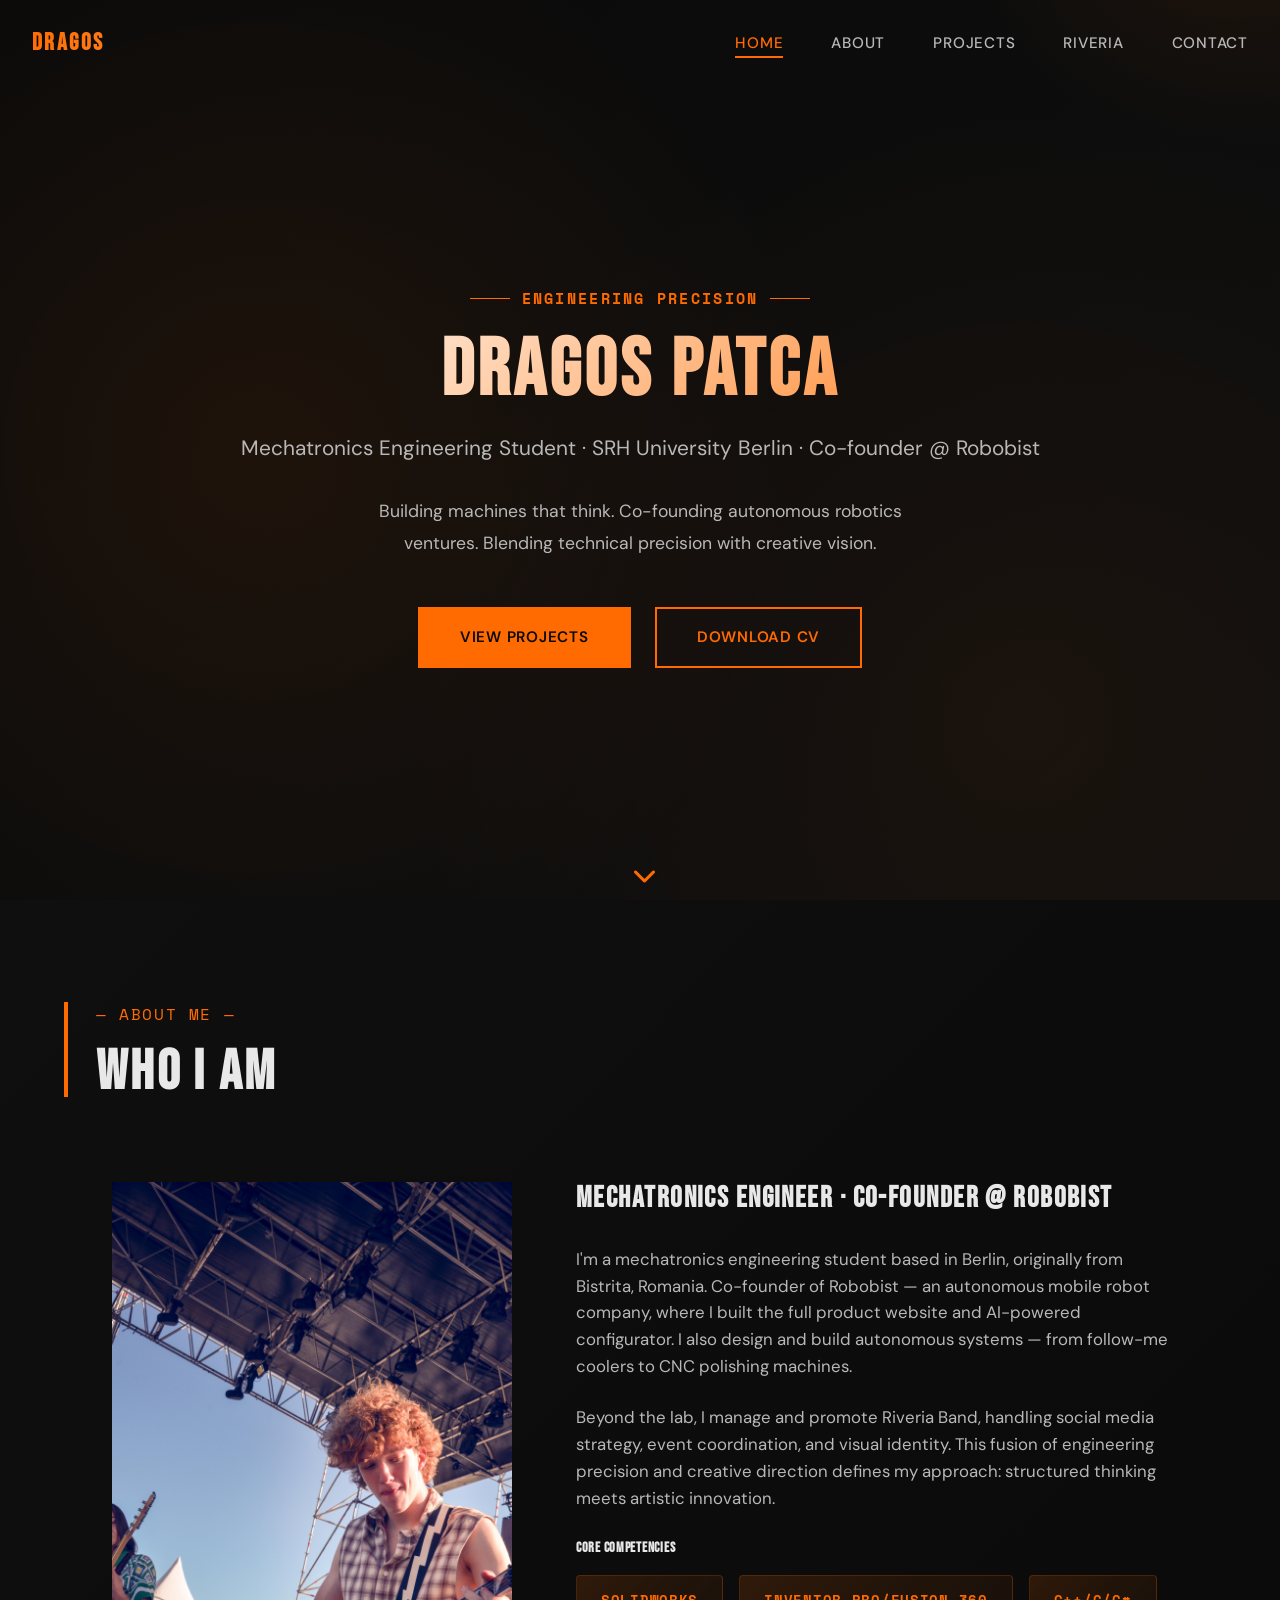
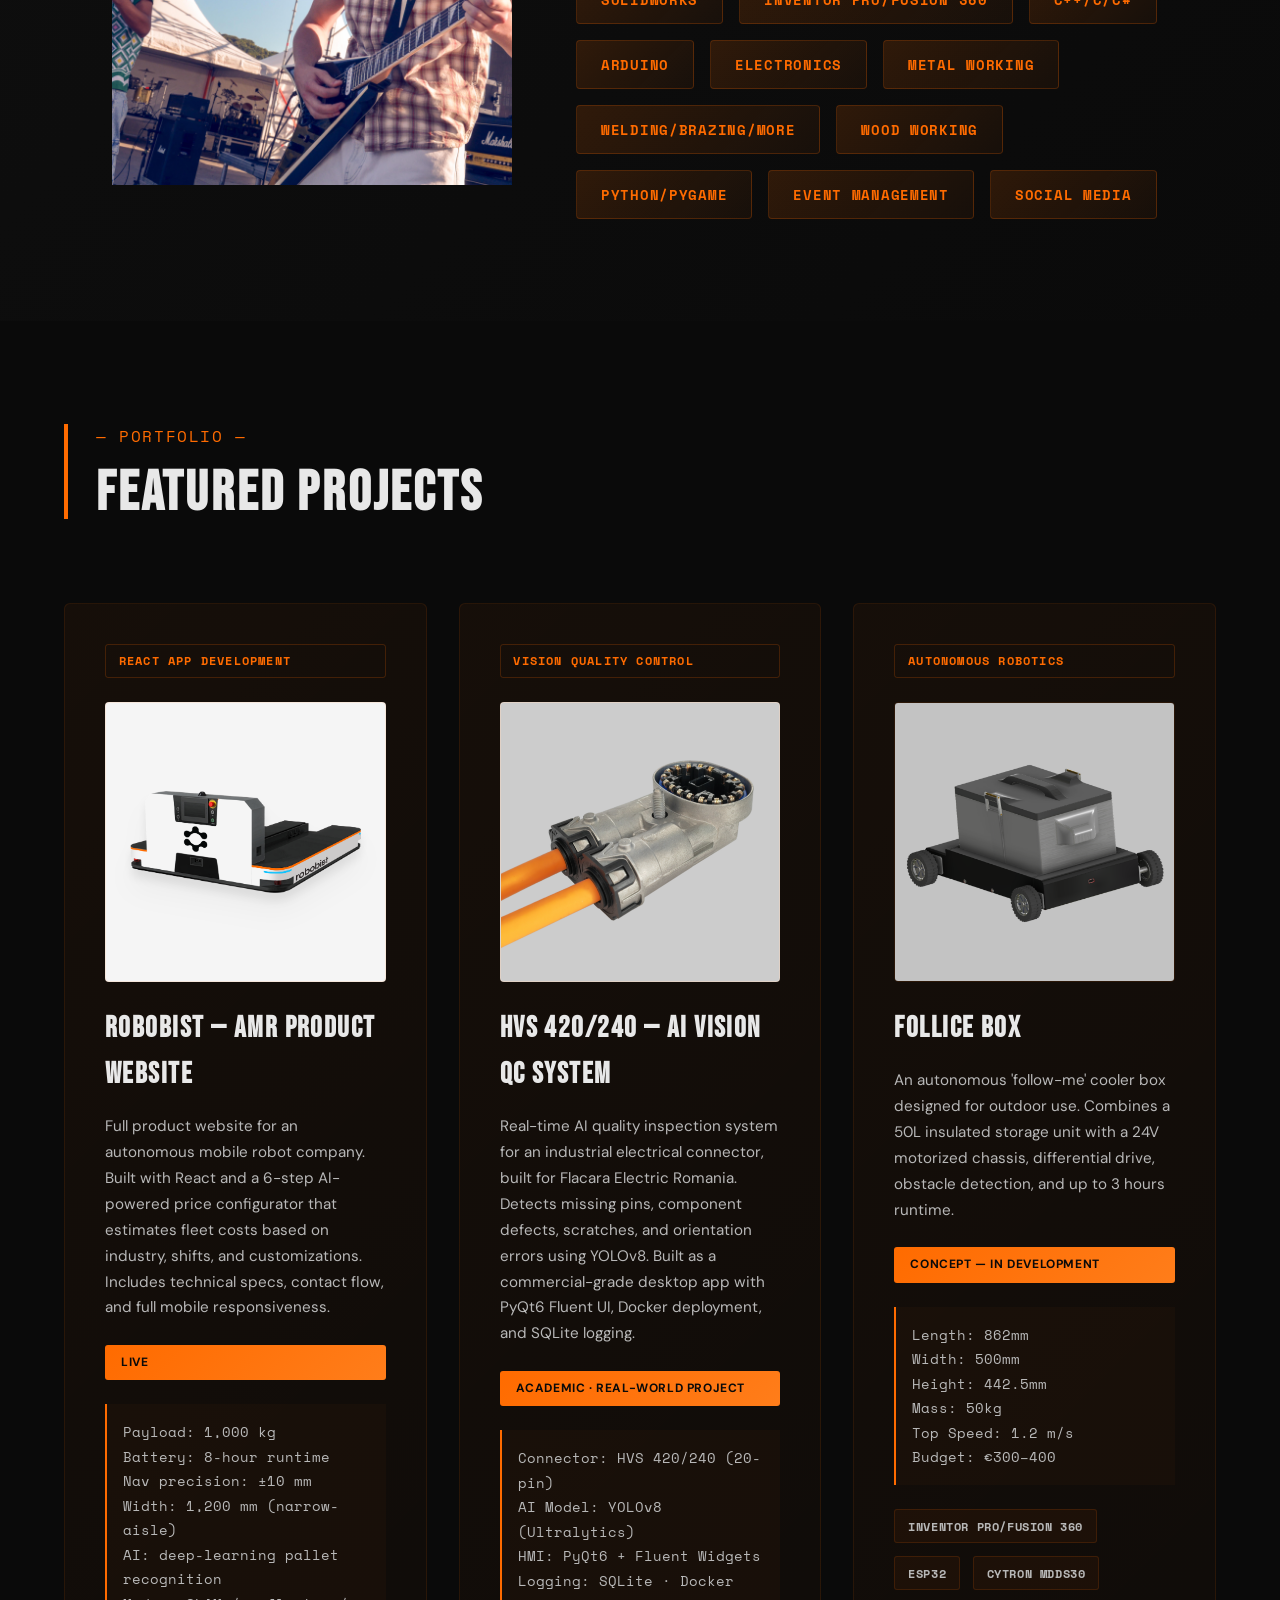
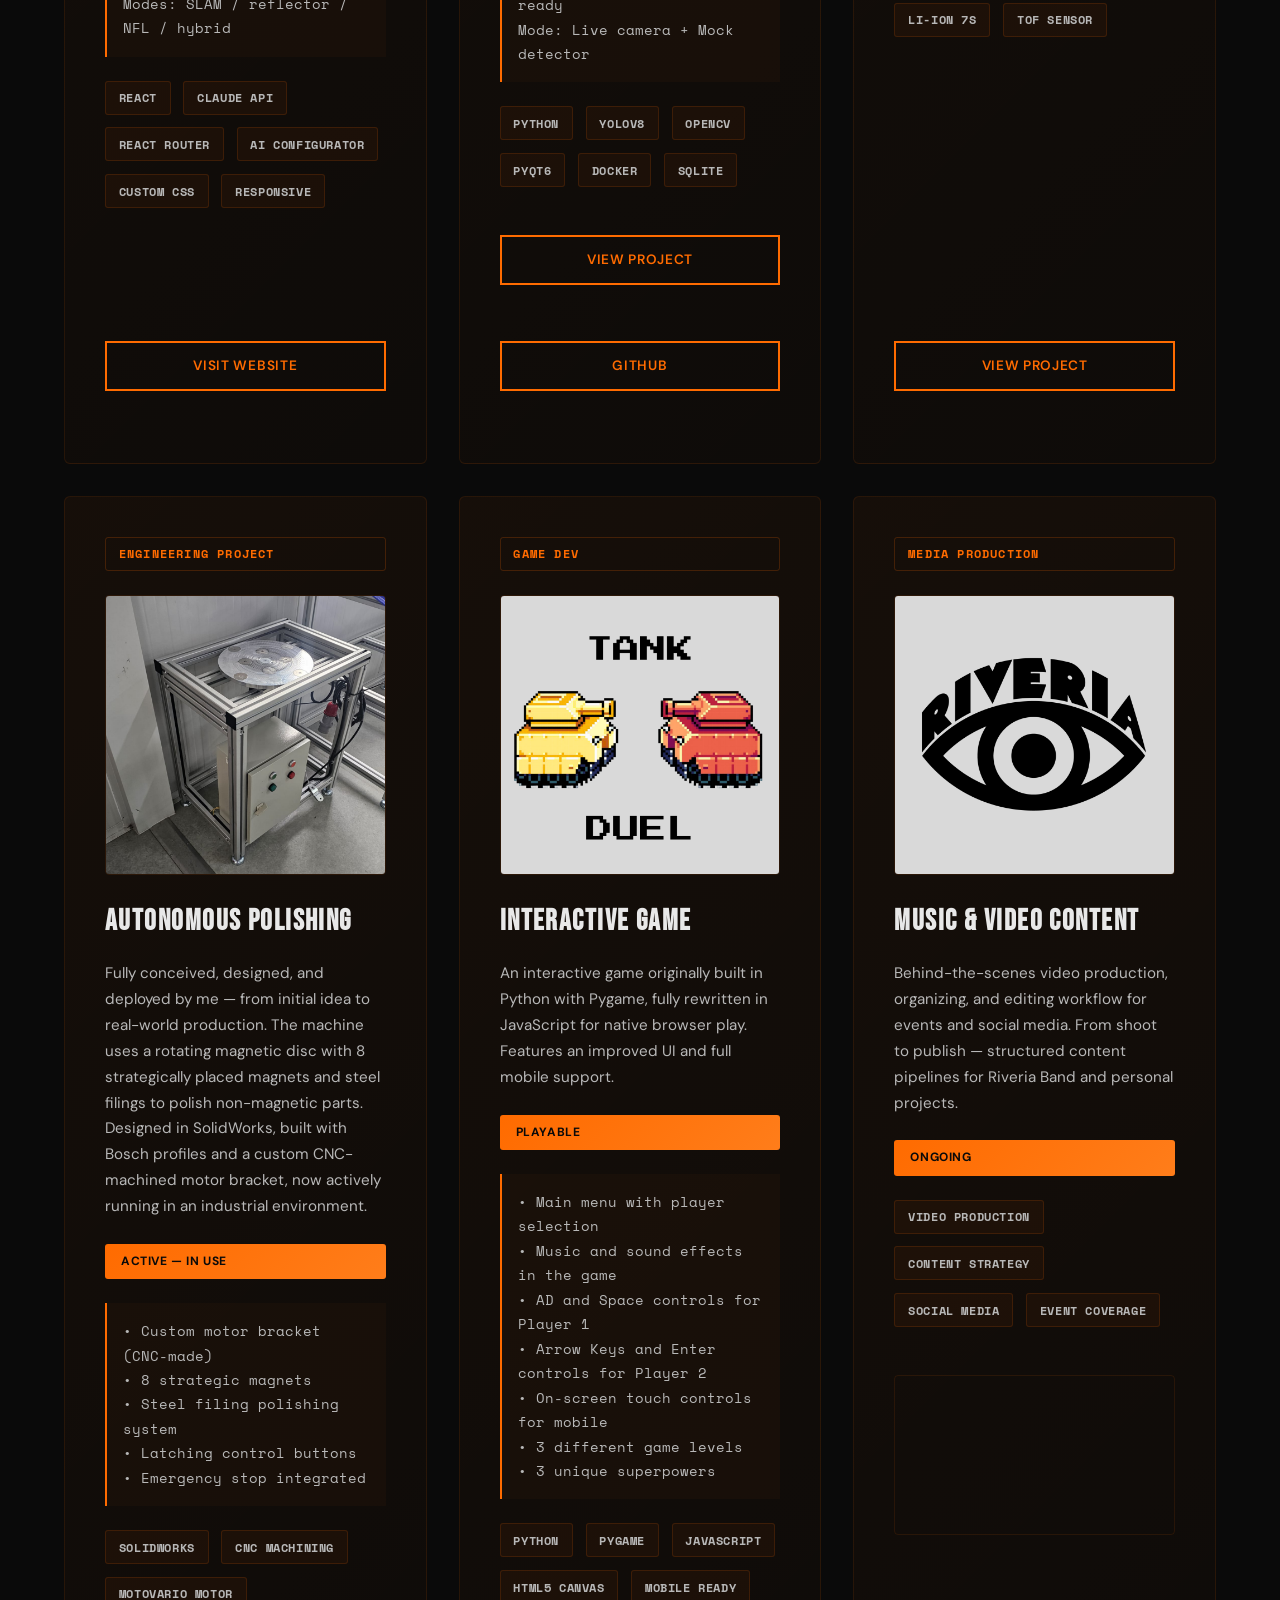
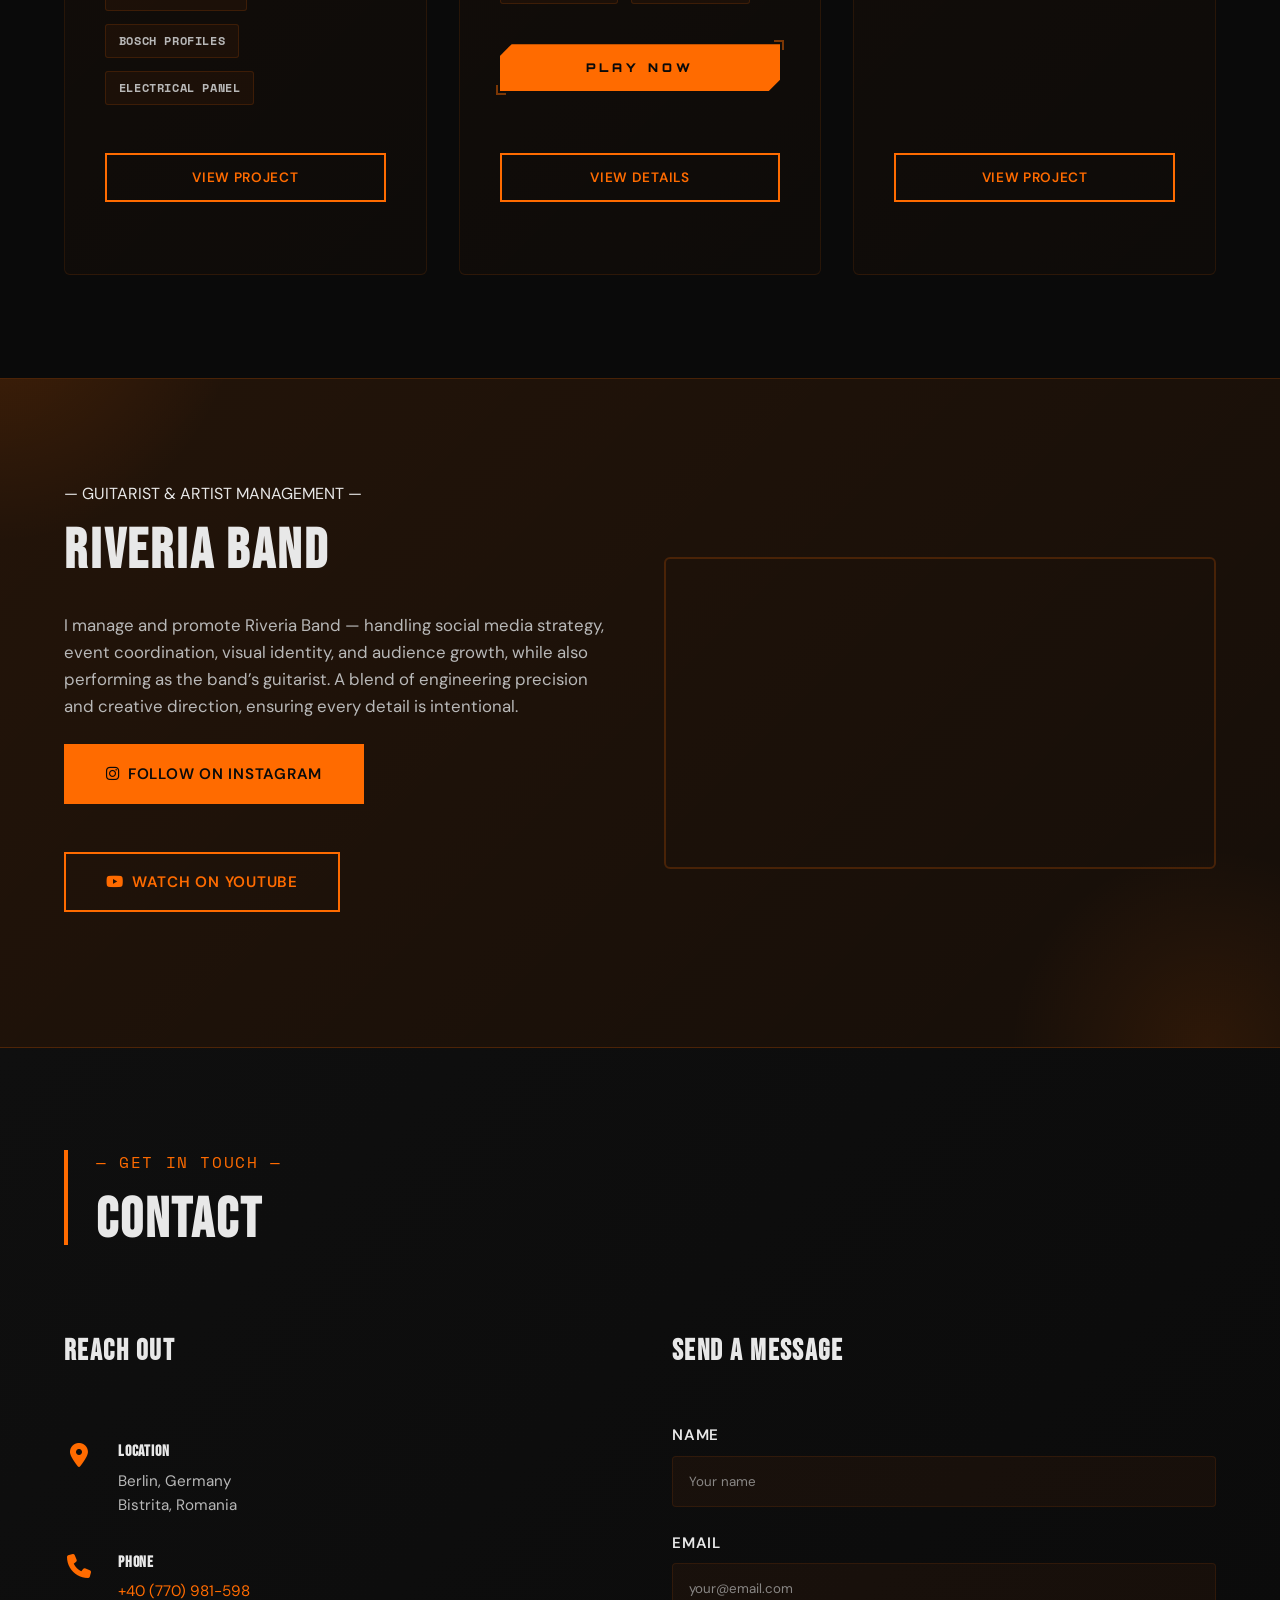
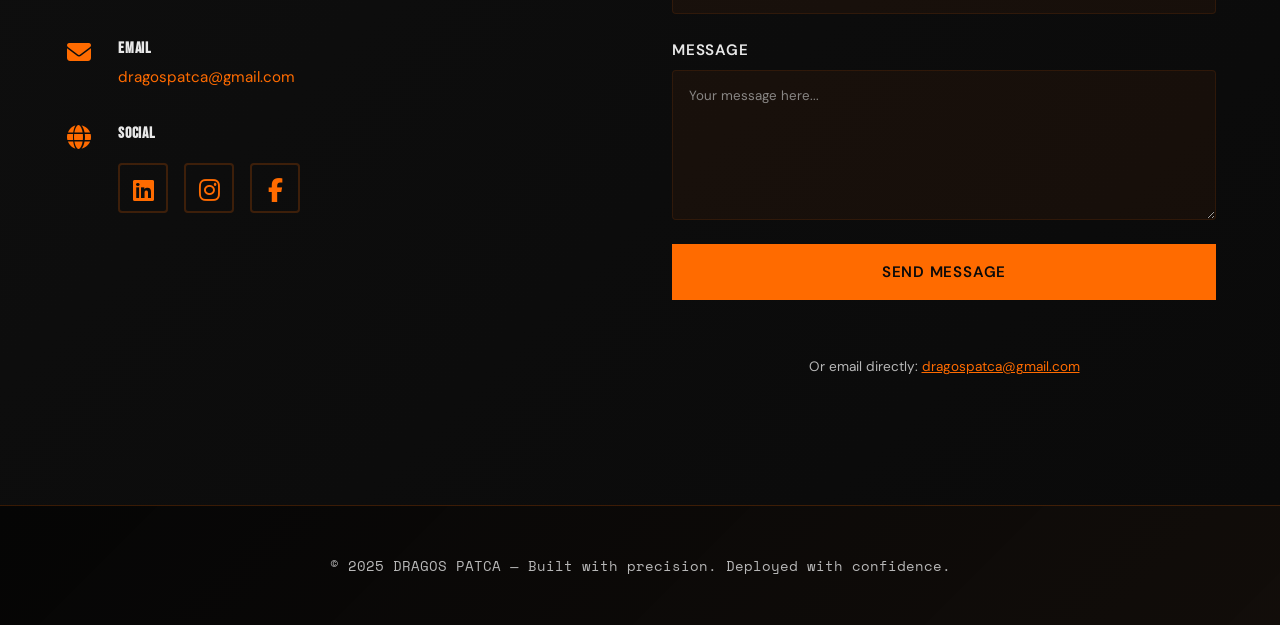
==== index.html @ c17a5bf3 "Add HVS project page and real GitHub link (V7.6) - New hvs-details.html: full project breakdown — ov" ====
<!DOCTYPE html>
<html lang="en">
<head>
    <meta charset="UTF-8">
    <meta name="viewport" content="width=device-width, initial-scale=1.0">
    <title>Dragos Patca — Mechatronics Engineering Portfolio</title>
    <link rel="preconnect" href="https://fonts.googleapis.com">
    <link rel="preconnect" href="https://fonts.gstatic.com" crossorigin>
    <link href="https://fonts.googleapis.com/css2?family=Bebas+Neue&family=DM+Sans:wght@400;500;700&family=Orbitron:wght@700;900&family=Space+Mono:wght@400;700&display=swap" rel="stylesheet">
    <link rel="stylesheet" href="https://cdnjs.cloudflare.com/ajax/libs/font-awesome/6.4.0/css/all.min.css">
    
    <style>
        /* ============== RESET & BASE ============== */ 
        * {
            margin: 0;
            padding: 0;
            box-sizing: border-box;
        }

        html {
            scroll-behavior: smooth;
            overflow-x: hidden;
            width: 100%;
            min-height: 100vh;
        }

        body {
            font-family: 'DM Sans', sans-serif;
            background-color: #0a0a0a;
            color: #e8e8e8;
            line-height: 1.6;
            overflow-x: hidden;
            width: 100%;
            min-height: 100vh;
        }

        img, video {
            max-width: 100%;
            height: auto;
        }

        /* ============== COLORS & ACCENTS ============== */
        :root {
            --primary-bg: #0a0a0a;
            --accent: #FF6B00;
            --accent-dark: #d45a00;
            --accent-light: #ff7d1a;
            --text-primary: #e8e8e8;
            --text-secondary: #b8b8b8;
            --border: rgba(255, 107, 0, 0.2);
            --border-light: rgba(255, 107, 0, 0.1);
            --navbar-height: 70px;
        }

        /* ============== TYPOGRAPHY ============== */
        h1, h2, h3, h4 {
            font-family: 'Bebas Neue', sans-serif;
            font-weight: 700;
            letter-spacing: 0.05em;
            text-transform: uppercase;
        }

        h1 {
            font-size: clamp(2.5rem, 8vw, 5rem);
            line-height: 1.1;
        }

        h2 {
            font-size: clamp(2rem, 6vw, 3.5rem);
            margin-bottom: 1rem;
        }

        h3 {
            font-size: clamp(1.1rem, 2.5vw, 1.8rem);
            margin-bottom: 0.75rem;
        }

        p {
            font-size: clamp(0.875rem, 1.5vw, 1.05rem);
            color: var(--text-secondary);
            margin-bottom: 1.5rem;
        }

        /* ============== NAVBAR ============== */
        nav {
            position: fixed;
            top: 0;
            left: 0;
            right: 0;
            z-index: 9999;
            padding: 1.5rem 2rem;
            background: rgba(10, 10, 10, 0);
            backdrop-filter: none;
            transition: all 0.3s ease;
            display: flex;
            justify-content: space-between;
            align-items: center;
        }

        nav.scrolled {
            background: rgba(10, 10, 10, 0.95);
            backdrop-filter: blur(10px);
            border-bottom: 1px solid var(--border);
            padding: 1rem 2rem;
        }

        /* When pygame game is open — minimal transparent navbar */
        body.game-open nav {
            background: rgba(10, 10, 10, 0) !important;
            backdrop-filter: none !important;
            border-bottom: none !important;
            padding: 1.5rem 2rem !important;
        }

        body.game-open .nav-links {
            display: none !important;
        }

        body.game-open .hamburger {
            display: flex !important;
        }

        .nav-brand {
            font-family: 'Bebas Neue', sans-serif;
            font-size: 1.5rem;
            font-weight: 700;
            letter-spacing: 0.1em;
            text-transform: uppercase;
            white-space: nowrap;
            background: linear-gradient(135deg, var(--accent), var(--accent-light));
            -webkit-background-clip: text;
            -webkit-text-fill-color: transparent;
            background-clip: text;
            text-decoration: none;
            cursor: pointer;
        }

        .nav-links {
            display: flex;
            gap: 3rem;
            list-style: none;
            align-items: center;
        }

        .nav-links a {
            text-decoration: none;
            color: var(--text-secondary);
            font-weight: 500;
            font-size: 0.95rem;
            letter-spacing: 0.05em;
            text-transform: uppercase;
            position: relative;
            transition: color 0.3s ease;
        }

        .nav-links a::after {
            content: '';
            position: absolute;
            bottom: -5px;
            left: 0;
            width: 0;
            height: 2px;
            background: var(--accent);
            transition: width 0.3s ease;
        }

        .nav-links a:hover::after,
        .nav-links a.active::after {
            width: 100%;
        }

        .nav-links a:hover,
        .nav-links a.active {
            color: var(--accent);
        }

        .hamburger {
            display: none;
            flex-direction: column;
            cursor: pointer;
            gap: 0.4rem;
        }

        .hamburger span {
            width: 25px;
            height: 3px;
            background: var(--accent);
            border-radius: 2px;
            transition: all 0.3s ease;
        }

        .hamburger.active span {
            background: var(--accent);
        }

        /* ============== HERO SECTION ============== */
        .hero {
            min-height: 100vh;
            min-height: 100dvh;
            display: flex;
            align-items: center;
            justify-content: center;
            position: relative;
            z-index: 1;
            overflow: hidden;
            padding: calc(var(--navbar-height) + 2rem) 2rem 2rem;
            box-sizing: border-box;
            background:
                radial-gradient(circle at 20% 50%, rgba(255, 107, 0, 0.08) 0%, transparent 50%),
                radial-gradient(circle at 80% 80%, rgba(255, 107, 0, 0.05) 0%, transparent 50%),
                linear-gradient(135deg, #0a0a0a 0%, #0f0f0f 100%);
        }

        .hero::before {
            content: '';
            position: absolute;
            top: -50%;
            right: -20%;
            width: 600px;
            height: 600px;
            background: radial-gradient(circle, rgba(255, 107, 0, 0.1) 0%, transparent 70%);
            border-radius: 50%;
            animation: float 20s ease-in-out infinite;
            pointer-events: none;
        }

        @keyframes float {
            0%, 100% { transform: translateY(0px) translateX(0px); }
            50% { transform: translateY(-50px) translateX(30px); }
        }

        .hero-content {
            position: relative;
            z-index: 10;
            text-align: center;
            max-width: 900px;
        }

        .hero-tagline {
            display: flex;
            align-items: center;
            justify-content: center;
            gap: 12px;
            font-family: 'Space Mono', monospace;
            font-size: 0.95rem;
            letter-spacing: 0.15em;
            text-transform: uppercase;
            color: var(--accent);
            margin-bottom: 1rem;
            font-weight: 700;
        }

        .hero-tagline::before,
        .hero-tagline::after {
            content: '';
            display: block;
            width: 40px;
            height: 1px;
            background: currentColor;
            flex-shrink: 0;
        }

        .hero h1 {
            margin-bottom: 1rem;
            background: linear-gradient(135deg, #ffffff 0%, var(--accent-light) 100%);
            -webkit-background-clip: text;
            -webkit-text-fill-color: transparent;
            background-clip: text;
            animation: fadeInDown 0.8s ease-out;
        }

        .hero-subtitle {
            font-size: clamp(1rem, 2.5vw, 1.3rem);
            color: var(--text-secondary);
            margin-bottom: 2rem;
            animation: fadeInUp 0.8s ease-out 0.2s both;
        }

        .hero-description {
            font-size: clamp(0.9rem, 2vw, 1.1rem);
            color: var(--text-secondary);
            max-width: min(100%, 600px);
            margin: 0 auto 3rem;
            line-height: 1.8;
            animation: fadeInUp 0.8s ease-out 0.4s both;
        }

        .hero-buttons {
            display: flex;
            gap: 1.5rem;
            justify-content: center;
            flex-wrap: wrap;
            animation: fadeInUp 0.8s ease-out 0.6s both;
        }

        @keyframes fadeInDown {
            from {
                opacity: 0;
                transform: translateY(-30px);
            }
            to {
                opacity: 1;
                transform: translateY(0);
            }
        }

        @keyframes fadeInUp {
            from {
                opacity: 0;
                transform: translateY(30px);
            }
            to {
                opacity: 1;
                transform: translateY(0);
            }
        }

        /* ============== BUTTONS ============== */
        .btn {
            display: inline-block;
            padding: 1rem 2.5rem;
            font-size: 0.95rem;
            font-weight: 600;
            letter-spacing: 0.05em;
            text-transform: uppercase;
            text-decoration: none;
            border: 2px solid var(--accent);
            background: transparent;
            color: var(--accent);
            cursor: pointer;
            transition: all 0.3s ease;
            position: relative;
            overflow: hidden;
            font-family: 'DM Sans', sans-serif;
            margin-bottom: 2rem;
        }

        .btn::before {
            content: '';
            position: absolute;
            top: 0;
            left: -100%;
            width: 100%;
            height: 100%;
            background: var(--accent);
            z-index: -1;
            transition: left 0.3s ease;
        }

        .btn:hover {
            color: #0a0a0a;
            left: 0;
        }

        .btn:hover::before {
            left: 0;
        }

        .btn.primary {
            background: var(--accent);
            color: #0a0a0a;
            border-color: var(--accent);
        }

        .btn.primary:hover {
            background: var(--accent-dark);
            border-color: var(--accent-dark);
        }

        /* ── Variant 2: HUD Corner-Cut (PLAY NOW) ── */
        .btn-hud-wrap {
            position: relative;
            display: block;
            margin-top: 1rem;
        }

        .btn-hud-wrap::before,
        .btn-hud-wrap::after {
            content: '';
            position: absolute;
            width: 8px;
            height: 8px;
            border-color: rgba(255, 107, 0, 0.45);
            border-style: solid;
            pointer-events: none;
            z-index: 1;
        }

        .btn-hud-wrap::before {
            top: -4px;
            right: -4px;
            border-width: 2px 2px 0 0;
        }

        .btn-hud-wrap::after {
            bottom: -4px;
            left: -4px;
            border-width: 0 0 2px 2px;
        }

        .btn-hud {
            display: block;
            width: 100%;
            padding: 14px 28px;
            font-family: 'Orbitron', monospace;
            font-size: 12px;
            font-weight: 900;
            letter-spacing: 4px;
            color: #0a0a0a;
            background: var(--accent);
            border: none;
            cursor: pointer;
            text-transform: uppercase;
            text-decoration: none;
            text-align: center;
            clip-path: polygon(
                12px 0%, 100% 0%,
                100% calc(100% - 12px), calc(100% - 12px) 100%,
                0% 100%, 0% 12px
            );
            transition: background 0.2s, box-shadow 0.2s, transform 0.1s;
        }

        .btn-hud:hover {
            background: #ff8533;
            box-shadow: 4px 4px 0 var(--accent), 8px 8px 0 rgba(255, 107, 0, 0.25);
        }

        .btn-hud:active {
            background: var(--accent-dark);
            transform: translate(2px, 2px);
            box-shadow: 2px 2px 0 var(--accent);
        }

        .scroll-indicator {
            position: absolute;
            bottom: max(0.5rem, env(safe-area-inset-bottom));
            left: 50.4%;
            transform: translateX(-50%);
            animation: bounce 2s infinite;
            pointer-events: none;
        }

        @keyframes bounce {
            0%, 100% { transform: translateX(-50%) translateY(0); }
            50% { transform: translateX(-50%) translateY(10px); }
        }

        /* ============== SECTIONS ============== */
        section {
            width: 100%;
            padding: clamp(3rem, 8vw, 8rem) clamp(1rem, 5vw, 4rem);
        }

        /* Inner content containers — these carry the max-width, not the section */
        .section-header,
        .about-container,
        .projects-grid,
        .contact-container {
            max-width: 1400px;
            margin-left: auto;
            margin-right: auto;
        }

        section.dark-bg {
            background: linear-gradient(135deg, #0f0f0f 0%, #0a0a0a 100%);
        }

        .section-header {
            text-align: left;
            margin-bottom: 4rem;
            position: relative;
            padding-left: 2rem;
        }

        .section-header::before {
            content: '';
            position: absolute;
            left: 0;
            top: 0;
            width: 4px;
            height: 95px;
            background: var(--accent);
        }

        .section-header h2 {
            margin-bottom: 0.5rem;
        }

        .section-header .subtitle {
            font-size: 1rem;
            color: var(--accent);
            font-family: 'Space Mono', monospace;
            letter-spacing: 0.1em;
        }

        /* ============== ABOUT SECTION ============== */
        .about-container {
            display: flex;
            gap: clamp(2rem, 5vw, 5rem);
            align-items: flex-start;
            max-width: 1200px;
            margin: 0 auto;
            padding: 0 clamp(1rem, 4vw, 3rem);
        }

        .about-image {
            flex-shrink: 0;
            width: clamp(400px, 28vw, 400px);
            align-self: flex-start;
        }

      
        .about-text h3 {
            margin-top: -6px;
            margin-bottom: 1.5rem;
        }

        .about-text p:last-child {
            margin-bottom: 2rem;
        }

        .skills {
            display: flex;
            flex-wrap: wrap;
            gap: 1rem;
        }

        .skill-tag {
            display: inline-block;
            padding: 0.75rem 1.5rem;
            background: linear-gradient(135deg, rgba(255, 107, 0, 0.15) 0%, rgba(255, 107, 0, 0.05) 100%);
            border: 1px solid var(--border);
            color: var(--accent);
            font-size: 0.9rem;
            font-weight: 600;
            border-radius: 4px;
            font-family: 'Space Mono', monospace;
            letter-spacing: 0.05em;
            text-transform: uppercase;
            transition: all 0.3s ease;
        }

        .skill-tag:hover {
            background: linear-gradient(135deg, rgba(255, 107, 0, 0.25) 0%, rgba(255, 107, 0, 0.1) 100%);
            border-color: var(--accent);
            transform: translateY(-2px);
        }

        /* ============== PROJECTS SECTION ============== */
        .projects-grid {
            display: grid;
            grid-template-columns: repeat(auto-fit, minmax(min(280px, 100%), 1fr));
            gap: 2rem;
        }

        .project-card {
            background: linear-gradient(135deg, rgba(255, 107, 0, 0.05) 0%, rgba(255, 107, 0, 0.02) 100%);
            border: 1px solid var(--border-light);
            padding: 2.5rem;
            border-radius: 6px;
            position: relative;
            overflow: hidden;
            transition: all 0.3s ease;
            opacity: 0;
            transform: translateY(20px);
            display: flex;
            flex-direction: column;
        }

        .project-card.visible {
            opacity: 1;
            transform: translateY(0);
        }

        .project-card::before {
            content: '';
            position: absolute;
            top: 0;
            left: 0;
            right: 0;
            bottom: 0;
            border: 2px solid var(--accent);
            border-radius: 6px;
            opacity: 0;
            transition: all 0.3s ease;
            pointer-events: none;
            transform: scale(0.98);
        }

        .project-card:hover::before {
            opacity: 1;
            transform: scale(1);
        }

        .project-card:hover {
            transform: translateY(-10px);
            background: linear-gradient(135deg, rgba(255, 107, 0, 0.1) 0%, rgba(255, 107, 0, 0.05) 100%);
        }

        .project-tag {
            display: inline-block;
            font-family: 'Space Mono', monospace;
            font-size: 0.75rem;
            font-weight: 700;
            letter-spacing: 0.1em;
            text-transform: uppercase;
            color: var(--accent);
            margin-bottom: 1rem;
            padding: 0.4rem 0.8rem;
            border: 1px solid var(--border);
            border-radius: 3px;
        }

        .project-card h3 {
            margin-bottom: 1rem;
            color: var(--text-primary);
            overflow-wrap: break-word;
            word-break: break-word;
        }

        .project-description {
            font-size: 0.95rem;
            overflow-wrap: break-word;
            word-break: break-word;
            color: var(--text-secondary);
            margin-bottom: 1.5rem;
            line-height: 1.7;
        }

        .project-tech {
            display: flex;
            flex-wrap: wrap;
            gap: 0.8rem;
            margin-bottom: 1.5rem;
        }

        .tech-badge {
            font-family: 'Space Mono', monospace;
            font-size: 0.75rem;
            color: var(--text-secondary);
            padding: 0.4rem 0.8rem;
            background: rgba(255, 107, 0, 0.05);
            border: 1px solid rgba(255, 107, 0, 0.15);
            border-radius: 3px;
            text-transform: uppercase;
            letter-spacing: 0.05em;
            font-weight: 600;
        }

        .project-status {
            display: inline-block;
            padding: 0.5rem 1rem;
            background: linear-gradient(135deg, var(--accent), var(--accent-light));
            color: #0a0a0a;
            font-size: 0.75rem;
            font-weight: 700;
            text-transform: uppercase;
            letter-spacing: 0.05em;
            border-radius: 3px;
            margin-bottom: 1.5rem;
        }

        .project-specs {
            font-size: 0.85rem;
            color: var(--text-secondary);
            background: rgba(255, 107, 0, 0.03);
            padding: 1rem;
            border-left: 2px solid var(--accent);
            margin-bottom: 1.5rem;
            font-family: 'Space Mono', monospace;
            line-height: 1.8;
        }

        .project-buttons {
            display: flex;
            gap: 1rem;
            margin-top: auto;
            padding-top: 1.5rem;
        }

        .project-buttons .btn {
            flex: 1;
            text-align: center;
            padding: 0.75rem 1.5rem;
            font-size: 0.85rem;
        }

        .project-media {
            margin-top: 2rem;
            border-radius: 4px;
            overflow: hidden;
            border: 1px solid var(--border-light);
            position: relative;
            padding-bottom: 56.25%;
            height: 0;
        }

        .project-media iframe {
            position: absolute;
            top: 0;
            left: 0;
            width: 100%;
            height: 100%;
            border: none;
        }

        .project-image {
            margin-top: 0.5rem;
            margin-bottom: 1.5rem;
            border-radius: 4px;
            overflow: hidden;
            border: 1px solid var(--border-light);
        }

        .project-image img {
            width: 100%;
            display: block;
        }

        .media-placeholder {
            width: 100%;
            height: 100%;
            display: flex;
            align-items: center;
            justify-content: center;
            background: linear-gradient(135deg, rgba(255, 107, 0, 0.1) 0%, rgba(255, 107, 0, 0.05) 100%);
            font-size: 3rem;
            color: rgba(255, 107, 0, 0.3);
        }

        /* ============== RIVERIA BAND SECTION ============== */
        .riveria-section {
            position: relative;
            padding: clamp(3rem, 8vw, 8rem) clamp(1rem, 5vw, 4rem);
            background: linear-gradient(135deg, rgba(255, 107, 0, 0.1) 0%, rgba(255, 107, 0, 0.05) 100%);
            border-top: 1px solid var(--border);
            border-bottom: 1px solid var(--border);
            overflow: hidden;
        }

        .riveria-section::before {
            content: '';
            position: absolute;
            top: -50%;
            left: -20%;
            width: 500px;
            height: 500px;
            background: radial-gradient(circle, rgba(255, 107, 0, 0.15) 0%, transparent 70%);
            border-radius: 50%;
            animation: float 25s ease-in-out infinite;
            pointer-events: none;
        }

        .riveria-section::after {
            content: '';
            position: absolute;
            bottom: -30%;
            right: -10%;
            width: 400px;
            height: 400px;
            background: radial-gradient(circle, rgba(255, 107, 0, 0.1) 0%, transparent 70%);
            border-radius: 50%;
            animation: float 30s ease-in-out infinite reverse;
            pointer-events: none;
        }

        .riveria-content {
            max-width: 1200px;
            margin: 0 auto;
            position: relative;
            z-index: 10;
            display: grid;
            grid-template-columns: 1fr 1fr;
            gap: 3rem;
            align-items: center;
        }

        .riveria-text h2 {
            margin-bottom: 1rem;
        }

        .riveria-text .subtitle {
            font-family: 'Space Mono', monospace;
            font-size: 1rem;
            color: var(--accent);
            letter-spacing: 0.1em;
            text-transform: uppercase;
            margin-bottom: 2rem;
            display: block;
        }

        .riveria-text p {
            font-size: 1rem;
            line-height: 1.8;
            margin-bottom: 2rem;
        }

        .riveria-buttons {
            display: flex;
            gap: 1rem;
            flex-wrap: wrap;
        }

        .riveria-media {
            border-radius: 6px;
            overflow: hidden;
            border: 2px solid var(--border);
        }

        /* ============== VIDEO WRAPPER (responsive iframes) ============== */
        .video-wrapper {
            position: relative;
            padding-bottom: 56.25%;
            height: 0;
            overflow: hidden;
            border-radius: 4px;
        }

        .video-wrapper iframe {
            position: absolute;
            top: 0;
            left: 0;
            width: 100%;
            height: 100%;
            border: none;
        }

        /* ============== CONTACT SECTION ============== */
        .contact-container {
            display: grid;
            grid-template-columns: 1fr 1fr;
            gap: 4rem;
            align-items: start;
        }

        .contact-info {
            display: flex;
            flex-direction: column;
            gap: 2rem;
        }

        .contact-item {
            display: flex;
            gap: 1.5rem;
            align-items: flex-start;
        }

        .contact-item i {
            font-size: 1.5rem;
            color: var(--accent);
            margin-top: 0.25rem;
            min-width: 30px;
            text-align: center;
        }

        .contact-item-content h4 {
            margin-bottom: 0.25rem;
            color: var(--text-primary);
        }

        .contact-item-content p {
            margin: 0;
            font-size: 0.95rem;
        }

        .contact-item a {
            color: var(--accent);
            text-decoration: none;
            transition: color 0.3s ease;
        }

        .contact-item a:hover {
            color: var(--accent-light);
        }

        .social-links {
            display: flex;
            gap: 1rem;
            margin-top: 1rem;
        }

        .social-links a {
            display: inline-flex;
            align-items: center;
            justify-content: center;
            width: 50px;
            height: 50px;
            border: 2px solid var(--border);
            border-radius: 4px;
            color: var(--accent);
            transition: all 0.3s ease;
            font-size: 1.2rem;
        }

        .social-links a:hover {
            border-color: var(--accent);
            background: rgba(255, 107, 0, 0.1);
            transform: translateY(-3px);
        }

        .contact-form {
            display: flex;
            flex-direction: column;
            gap: 1.5rem;
        }

        .form-group {
            display: flex;
            flex-direction: column;
        }

        .form-group label {
            margin-bottom: 0.5rem;
            font-weight: 600;
            font-size: 0.95rem;
            text-transform: uppercase;
            letter-spacing: 0.05em;
        }

        .form-group input,
        .form-group textarea {
            padding: 1rem;
            background: rgba(255, 107, 0, 0.05);
            border: 1px solid var(--border-light);
            color: var(--text-primary);
            font-family: 'DM Sans', sans-serif;
            border-radius: 4px;
            transition: all 0.3s ease;
        }

        .form-group input::placeholder,
        .form-group textarea::placeholder {
            color: var(--text-secondary);
            opacity: 0.7;
        }

        .form-group input:focus,
        .form-group textarea:focus {
            outline: none;
            border-color: var(--accent);
            background: rgba(255, 107, 0, 0.1);
            box-shadow: 0 0 0 3px rgba(255, 107, 0, 0.1);
        }

        .form-group textarea {
            resize: vertical;
            min-height: 150px;
        }

        /* ============== FOOTER ============== */
        footer {
            padding: 3rem 2rem;
            text-align: center;
            border-top: 1px solid var(--border);
            background: linear-gradient(135deg, rgba(0, 0, 0, 0.5) 0%, rgba(255, 107, 0, 0.03) 100%);
        }

        footer p {
            margin: 0;
            font-family: 'Space Mono', monospace;
            font-size: 0.9rem;
            color: var(--text-secondary);
        }

        /* ============== RESPONSIVE ============== */

        /* Tablet: stack two-column layouts */
        @media (max-width: 900px) {
            .about-container {
                grid-template-columns: 1fr;
                gap: 2rem;
            }


            .riveria-content {
                grid-template-columns: 1fr;
                gap: 2rem;
            }

            .contact-container {
                grid-template-columns: 1fr;
                gap: 2rem;
            }
        }

        @media (max-width: 768px) {
            nav {
                padding: 1rem 1.5rem;
            }

            .nav-links {
                display: none;
                position: absolute;
                top: 100%;
                left: 0;
                right: 0;
                width: 100%;
                background: rgba(10, 10, 10, 0.98);
                backdrop-filter: blur(10px);
                flex-direction: column;
                padding: 2rem;
                gap: 1rem;
                border-bottom: 1px solid var(--border);
                z-index: 9999;
            }

            .nav-links.active {
                display: flex;
            }

            .hamburger {
                display: flex;
            }

            .hero {
                min-height: 100dvh;
                padding: calc(var(--navbar-height) + 2rem) 1.5rem 5rem;
            }

            .hero-content {
                max-width: 100%;
            }

            .about-container {
                flex-direction: column;
                align-items: flex-start;
            }

            .about-image {
                width: clamp(180px, 60vw, 300px);
            }

            .about-text {
                text-align: left;
                width: 100%;
            }

            .hero-buttons {
                flex-direction: column;
                align-items: center;
            }

            .hero-buttons .btn {
                width: 100%;
                max-width: 320px;
            }

            .projects-grid {
                grid-template-columns: 1fr;
            }

            .section-header {
                padding-left: 1.5rem;

            }
        }
        
        @media (max-width: 480px) {
            .hero {
                padding: calc(var(--navbar-height) + 1.5rem) 1rem 4rem;
            }

            .hero-buttons {
                gap: 1rem;
            }

            .btn {
                padding: 0.75rem 1.5rem;
                font-size: 0.85rem;
            }

            .project-card {
                padding: 1.5rem;
            }

            .project-buttons {
                flex-direction: column;
            }

            .project-buttons .btn {
                text-align: center;
            }

            .skills {
                gap: 0.75rem;
            }

            .skill-tag {
                font-size: 0.8rem;
                padding: 0.6rem 1rem;
            }

            .riveria-buttons {
                flex-direction: column;
            }

            .riveria-buttons .btn {
                text-align: center;
            }
        }

        /* ============== UTILITY CLASSES ============== */
        .fade-in {
            opacity: 0;
            transform: translateY(20px);
            transition: opacity 0.6s ease, transform 0.6s ease;
        }

        .fade-in.visible {
            opacity: 1;
            transform: translateY(0);
        }

        .hidden {
            display: none;
        }

        .container {
            max-width: 1400px;
            margin: 0 auto;
            padding: 0 2rem;
        }

        /* Smooth scrolling and animation timing */
        @media (prefers-reduced-motion: reduce) {
            * {
                animation: none !important;
                transition: none !important;
            }
        }
    </style>
</head>
<body>
    <!-- NAVIGATION -->
    <nav id="navbar" class="navbar">
        <a href="#" class="nav-brand" onclick="scrollToSection('hero'); return false;">DRAGOS</a>
        <ul class="nav-links" id="navLinks">
            <li><a href="#hero" onclick="scrollToSection('hero'); closeMenu(); return false;">Home</a></li>
            <li><a href="#about" onclick="closeMenu()">About</a></li>
            <li><a href="#projects" onclick="closeMenu()">Projects</a></li>
            <li><a href="#riveria" onclick="closeMenu()">Riveria</a></li>
            <li><a href="#contact" onclick="closeMenu()">Contact</a></li>
        </ul>
        <div class="hamburger" id="hamburger" onclick="toggleMenu()">
            <span></span>
            <span></span>
            <span></span>
        </div>
    </nav>

    <!-- HERO SECTION -->
    <section id="hero" class="hero">
        <div class="hero-content">
            <div class="hero-tagline">ENGINEERING PRECISION</div>
            <h1>DRAGOS PATCA</h1>
            <p class="hero-subtitle">Mechatronics Engineering Student · SRH University Berlin · Co-founder @ Robobist</p>
            <p class="hero-description">Building machines that think. Co-founding autonomous robotics ventures. Blending technical precision with creative vision.</p>
            <div class="hero-buttons">
                <button class="btn primary" onclick="scrollToSection('projects')">View Projects</button>
                <a href="Dragos_Patca_CV.pdf" class="btn" download="Dragos_Patca_CV.pdf">Download CV</a>
            </div>
        </div>
        <div class="scroll-indicator">
            <i class="fas fa-chevron-down" style="color: var(--accent); font-size: 1.5rem;"></i>
        </div>
    </section>

    <!-- ABOUT SECTION -->
    <section id="about" class="dark-bg">
        <div class="section-header">
            <span class="subtitle">— ABOUT ME —</span>
            <h2>Who I Am</h2>
        </div>
        <div class="about-container">
            <div class="about-image">
                <img src="images/pdeprofil.jpg" alt="Dragos Patca" class="profile-photo">
            </div>
            <div class="about-text fade-in">
                <h3>Mechatronics Engineer · Co-founder @ Robobist</h3>
                <p>I'm a mechatronics engineering student based in Berlin, originally from Bistrita, Romania. Co-founder of Robobist — an autonomous mobile robot company, where I built the full product website and AI-powered configurator. I also design and build autonomous systems — from follow-me coolers to CNC polishing machines.</p>
                <p>Beyond the lab, I manage and promote Riveria Band, handling social media strategy, event coordination, and visual identity. This fusion of engineering precision and creative direction defines my approach: structured thinking meets artistic innovation.</p>
                <div>
                    <h4 style="margin-bottom: 1rem; text-transform: uppercase; font-size: 0.9rem;">Core Competencies</h4>
                    <div class="skills">
                        <span class="skill-tag">SolidWorks</span>
                        <span class="skill-tag">Inventor Pro/Fusion 360</span>
                        <span class="skill-tag">C++/C/C#</span>
                        <span class="skill-tag">Arduino</span>
                        <span class="skill-tag">Electronics</span>
                        <span class="skill-tag">Metal Working</span>
                        <span class="skill-tag">Welding/Brazing/More</span>
                        <span class="skill-tag">Wood Working</span>
                        <span class="skill-tag">Python/Pygame</span>
                        <span class="skill-tag">Event Management</span>
                        <span class="skill-tag">Social Media</span>
                    </div>
                </div>
            </div>
        </div>
    </section>

    <!-- PROJECTS SECTION -->
    <section id="projects">
        <div class="section-header">
            <span class="subtitle">— PORTFOLIO —</span>
            <h2>Featured Projects</h2>
        </div>
        <div class="projects-grid">
            <!-- Project 0: ROBOBIST — most recent, most impressive -->
            <div class="project-card fade-in">
                <span class="project-tag">React App Development</span>
                <div class="project-image" style="background:#F5F5F5; aspect-ratio:1; display:flex; align-items:center; justify-content:center; overflow:hidden; padding:24px;">
                    <img src="images/robobist-spt1000.png" alt="Robobist SPT-1000 Autonomous Pallet Robot" style="width:100%; height:100%; object-fit:contain; display:block; filter:drop-shadow(0 20px 13px rgba(0,0,0,0.03)) drop-shadow(0 8px 5px rgba(0,0,0,0.08));">
                </div>
                <h3>ROBOBIST — AMR PRODUCT WEBSITE</h3>
                <p class="project-description">Full product website for an autonomous mobile robot company. Built with React and a 6-step AI-powered price configurator that estimates fleet costs based on industry, shifts, and customizations. Includes technical specs, contact flow, and full mobile responsiveness.</p>
                <div class="project-status">LIVE</div>
                <div class="project-specs">
                    Payload: 1,000 kg<br>
                    Battery: 8-hour runtime<br>
                    Nav precision: ±10 mm<br>
                    Width: 1,200 mm (narrow-aisle)<br>
                    AI: deep-learning pallet recognition<br>
                    Modes: SLAM / reflector / NFL / hybrid
                </div>
                <div class="project-tech">
                    <span class="tech-badge">React</span>
                    <span class="tech-badge">Claude API</span>
                    <span class="tech-badge">React Router</span>
                    <span class="tech-badge">AI Configurator</span>
                    <span class="tech-badge">Custom CSS</span>
                    <span class="tech-badge">Responsive</span>
                </div>
                <div class="project-buttons">
                    <a href="https://robobist.com" class="btn" target="_blank" rel="noopener">Visit Website</a>
                </div>
            </div>

            <!-- Project 1: HVS 420/240 -->
            <div class="project-card fade-in">
                <span class="project-tag">Vision Quality Control</span>
                <div class="project-image" style="background:#dcdcdc; aspect-ratio:1; overflow:hidden;">
                    <img src="images/hvs-connector.png" alt="HVS 420/240 Connector" style="width:100%; height:100%; object-fit:cover; display:block;">
                </div>
                <h3>HVS 420/240 — AI VISION QC SYSTEM</h3>
                <p class="project-description">Real-time AI quality inspection system for an industrial electrical connector, built for Flacara Electric Romania. Detects missing pins, component defects, scratches, and orientation errors using YOLOv8. Built as a commercial-grade desktop app with PyQt6 Fluent UI, Docker deployment, and SQLite logging.</p>
                <div class="project-status">ACADEMIC · REAL-WORLD PROJECT</div>
                <div class="project-specs">
                    Connector: HVS 420/240 (20-pin)<br>
                    AI Model: YOLOv8 (Ultralytics)<br>
                    HMI: PyQt6 + Fluent Widgets<br>
                    Logging: SQLite · Docker ready<br>
                    Mode: Live camera + Mock detector
                </div>
                <div class="project-tech">
                    <span class="tech-badge">Python</span>
                    <span class="tech-badge">YOLOv8</span>
                    <span class="tech-badge">OpenCV</span>
                    <span class="tech-badge">PyQt6</span>
                    <span class="tech-badge">Docker</span>
                    <span class="tech-badge">SQLite</span>
                </div>
                <div class="project-buttons">
                    <a href="hvs-details.html" class="btn">View Project</a>
                </div>
                <div class="project-buttons">
                    <a href="https://github.com/patcadragos/hvs-quality-control" target="_blank" rel="noopener noreferrer" class="btn">GitHub</a>
                </div>
            </div>

            <!-- Project 2: FOLLICE BOX -->
            <div class="project-card fade-in">
                <span class="project-tag">Autonomous Robotics</span>
                                <div class="project-image">
                    <img src="images/f2.png" alt="FOLLICE BOX">
                </div>
                <h3>FOLLICE BOX</h3>
                <p class="project-description">An autonomous 'follow-me' cooler box designed for outdoor use. Combines a 50L insulated storage unit with a 24V motorized chassis, differential drive, obstacle detection, and up to 3 hours runtime.</p>
                <div class="project-status">CONCEPT — IN DEVELOPMENT</div>
                <div class="project-specs">
                    Length: 862mm<br>
                    Width: 500mm<br>
                    Height: 442.5mm<br>
                    Mass: 50kg<br>
                    Top Speed: 1.2 m/s<br>
                    Budget: €300–400
                </div>
                <div class="project-tech">
                    <span class="tech-badge">Inventor Pro/Fusion 360</span>
                    <span class="tech-badge">ESP32</span>
                    <span class="tech-badge">Cytron MDDS30</span>
                    <span class="tech-badge">Li-ion 7S</span>
                    <span class="tech-badge">ToF Sensor</span>
                </div>
                <div class="project-buttons">
                    <a href="follice-box.html" class="btn">View Project</a>
                </div>
            </div>

            <!-- Project 2: AUTONOMOUS POLISHING -->
            <div class="project-card fade-in">
                <span class="project-tag">Engineering Project</span>
                                <div class="project-image">
                    <img src="images/f1.png" alt="Autonomous Polishing">
                </div>
                <h3>AUTONOMOUS POLISHING</h3>
                <p class="project-description">Fully conceived, designed, and deployed by me — from initial idea to real-world production. The machine uses a rotating magnetic disc with 8 strategically placed magnets and steel filings to polish non-magnetic parts. Designed in SolidWorks, built with Bosch profiles and a custom CNC-machined motor bracket, now actively running in an industrial environment.</p>
                <div class="project-status">ACTIVE — IN USE</div>
                <div class="project-specs">
                    • Custom motor bracket (CNC-made)<br>
                    • 8 strategic magnets<br>
                    • Steel filing polishing system<br>
                    • Latching control buttons<br>
                    • Emergency stop integrated
                </div>
                <div class="project-tech">
                    <span class="tech-badge">SolidWorks</span>
                    <span class="tech-badge">CNC Machining</span>
                    <span class="tech-badge">Motovario Motor</span>
                    <span class="tech-badge">Bosch Profiles</span>
                    <span class="tech-badge">Electrical Panel</span>
                </div>
                <div class="project-buttons">
                    <a href="autonomous-polishing.html" class="btn">View Project</a>
                </div>
            </div>

            <!-- Project 3: PYGAME -->
            <div class="project-card fade-in">
                <span class="project-tag">Game Dev</span>
                <div class="project-image">
                    <img src="images/f3.png" alt="Interactive Pygame">
                </div>
                <h3>INTERACTIVE GAME</h3>
                <p class="project-description">An interactive game originally built in Python with Pygame, fully rewritten in JavaScript for native browser play. Features an improved UI and full mobile support.</p>
                <div class="project-status">PLAYABLE</div>
                <div class="project-specs">
                    • Main menu with player selection<br>
                    • Music and sound effects in the game<br>
                    • AD and Space controls for Player 1<br>
                    • Arrow Keys and Enter controls for Player 2<br>
                    • On-screen touch controls for mobile<br>
                    • 3 different game levels<br>
                    • 3 unique superpowers
                </div>
                <div class="project-tech">
                    <span class="tech-badge">Python</span>
                    <span class="tech-badge">Pygame</span>
                    <span class="tech-badge">JavaScript</span>
                    <span class="tech-badge">HTML5 Canvas</span>
                    <span class="tech-badge">Mobile Ready</span>
                </div>
                <div class="btn-hud-wrap">
                    <a href="TankBattle.html" class="btn-hud">PLAY NOW</a>
                </div>
                <div class="project-buttons">
                    <a href="game-details.html" class="btn">View Details</a>
                </div>
            </div>

            <!-- Project 4: VIDEO CONTENT PRODUCTION -->
            <div class="project-card fade-in">
                <span class="project-tag">Media Production</span>
                                <div class="project-image">
                    <img src="images/f4.png" alt="Riveria Band Logo">
                </div>
                <h3>MUSIC & VIDEO CONTENT</h3>
                <p class="project-description">Behind-the-scenes video production, organizing, and editing workflow for events and social media. From shoot to publish — structured content pipelines for Riveria Band and personal projects.</p>
                <div class="project-status">ONGOING</div>
                <div class="project-tech">
                    <span class="tech-badge">Video Production</span>
                    <span class="tech-badge">Content Strategy</span>
                    <span class="tech-badge">Social Media</span>
                    <span class="tech-badge">Event Coverage</span>
                </div>
                <div class="project-media" style="margin-top: 1.5rem;">
                    <iframe 
                    src="https://www.youtube.com/embed/bI1MwP3WaTA" 
                    title="Riveria Band Video" 
                    allowfullscreen 
                    loading="lazy">
                    </iframe>
                </div>
                <div class="project-buttons">
                    <a href="https://linktr.ee/riveria_band" class="btn">View Project</a>
                </div>
            </div>
        </div>
    </section>

    <!-- PYGAME MODAL -->
    <div id="pygameModal" style="display: none; position: fixed; top: 0; left: 0; right: 0; bottom: 0; background: rgba(0, 0, 0, 0.95); z-index: 2000; align-items: center; justify-content: center; padding: 2rem;">
        <div style="position: relative; width: 100%; max-width: 900px; max-height: 90vh; background: #0a0a0a; border: 2px solid #FF6B00; border-radius: 6px; overflow: hidden;">
            <button onclick="document.getElementById('pygameModal').style.display='none'" style="position: absolute; top: 1rem; right: 1rem; background: #FF6B00; border: none; color: #0a0a0a; width: 40px; height: 40px; border-radius: 50%; cursor: pointer; font-size: 1.5rem; z-index: 2001; display: flex; align-items: center; justify-content: center;">×</button>
            <iframe src="pygame/index.html" style="width: 100%; height: 90vh; border: none;" title="Pygame Game"></iframe>
            <p style="text-align: center; padding: 1rem; color: #b8b8b8; background: rgba(255, 107, 0, 0.05); margin: 0; border-top: 1px solid rgba(255, 107, 0, 0.2);">Drop your Pygame web export (pygbag) files into the <code style="color: #FF6B00;">pygame/</code> folder</p>
        </div>
    </div>

    <!-- RIVERIA BAND SECTION -->
    <section id="riveria" class="riveria-section">
        <div class="riveria-content">
            <div class="fade-in" style="z-index: 10;">
                <span class="subtitle">— GUITARIST & ARTIST MANAGEMENT —</span>
                <h2>RIVERIA BAND</h2>
                <p>I manage and promote Riveria Band — handling social media strategy, event coordination, visual identity, and audience growth, while also performing as the band’s guitarist. A blend of engineering precision and creative direction, ensuring every detail is intentional.</p>
                <div class="riveria-buttons">
                    <a href="https://www.instagram.com/riveria_band/" target="_blank" class="btn primary">
                        <i class="fab fa-instagram" style="margin-right: 0.5rem;"></i>Follow on Instagram
                    </a>
                    <a href="https://www.youtube.com/@riveria_band/videos" target="_blank" class="btn">
                        <i class="fab fa-youtube" style="margin-right: 0.5rem;"></i>Watch on YouTube
                    </a>
                </div>
            </div>
            <div class="riveria-media fade-in">
                <div class="video-wrapper">
                    <iframe src="https://www.youtube.com/embed/ByfZAi5snHs" title="Riveria Band" allowfullscreen loading="lazy"></iframe>
                </div>
            </div>
        </div>
    </section>

    <!-- CONTACT SECTION -->
    <section id="contact" class="dark-bg">
        <div class="section-header">
            <span class="subtitle">— GET IN TOUCH —</span>
            <h2>Contact</h2>
        </div>
        <div class="contact-container">
            <div class="contact-info fade-in">
                <h3 style="margin-bottom: 2rem;">Reach Out</h3>
                <div class="contact-item">
                    <i class="fas fa-map-marker-alt"></i>
                    <div class="contact-item-content">
                        <h4>Location</h4>
                        <p>Berlin, Germany<br>Bistrita, Romania</p>
                    </div>
                </div>
                <div class="contact-item">
                    <i class="fas fa-phone"></i>
                    <div class="contact-item-content">
                        <h4>Phone</h4>
                        <p><a href="tel:+40770981598">+40 (770) 981-598</a></p>
                    </div>
                </div>
                <div class="contact-item">
                    <i class="fas fa-envelope"></i>
                    <div class="contact-item-content">
                        <h4>Email</h4>
                        <p><a href="mailto:dragospatca@gmail.com">dragospatca@gmail.com</a></p>
                    </div>
                </div>
                <div class="contact-item">
                    <i class="fas fa-globe"></i>
                    <div class="contact-item-content">
                        <h4>Social</h4>
                        <div class="social-links">
                            <a href="https://www.linkedin.com/in/dragos-patca-9aa74733b/" target="_blank" title="LinkedIn">
                                <i class="fab fa-linkedin"></i>
                            </a>
                            <a href="https://www.instagram.com/patcadragos/" target="_blank" title="Instagram">
                                <i class="fab fa-instagram"></i>
                            </a>
                            <a href="https://www.facebook.com/dragos.patca.16" target="_blank" title="Facebook">
                                <i class="fab fa-facebook-f"></i>
                            </a>
                        </div>
                    </div>
                </div>
            </div>
            <form class="contact-form fade-in" action="https://formspree.io/f/mvzdvwze" method="POST">
                <h3 style="margin-bottom: 1.5rem;">Send a Message</h3>
                <div class="form-group">
                    <label for="name">Name</label>
                    <input type="text" id="name" name="name" placeholder="Your name" required>
                </div>
                <div class="form-group">
                    <label for="email">Email</label>
                    <input type="email" id="email" name="email" placeholder="your@email.com" required>
                </div>
                <div class="form-group">
                    <label for="message">Message</label>
                    <textarea id="message" name="message" placeholder="Your message here..." required></textarea>
                </div>
                <button type="submit" class="btn primary" style="width: 100%; text-align: center;">Send Message</button>
                <p style="text-align: center; font-size: 0.85rem; color: var(--text-secondary);">Or email directly: <a href="mailto:dragospatca@gmail.com" style="color: var(--accent);">dragospatca@gmail.com</a></p>
            </form>
        </div>
    </section>

    <!-- FOOTER -->
    <footer>
        <p>© 2025 DRAGOS PATCA — Built with precision. Deployed with confidence.</p>
    </footer>

    <script>
        // ============== NAVBAR HEIGHT OFFSET (fixes zoom overlap) ==============
        function updateNavOffset() {
            const nav = document.querySelector('nav');
            if (nav) {
                document.documentElement.style.setProperty('--navbar-height', nav.offsetHeight + 'px');
            }
        }
        updateNavOffset();
        window.addEventListener('resize', updateNavOffset);
        window.addEventListener('load', updateNavOffset);

        // ============== NAVBAR FUNCTIONALITY ==============
        const navbar = document.getElementById('navbar');
        const navLinks = document.getElementById('navLinks');
        const hamburger = document.getElementById('hamburger');

        window.addEventListener('scroll', () => {
            if (!document.body.classList.contains('game-open')) {
                if (window.scrollY > 50) {
                    navbar.classList.add('scrolled');
                } else {
                    navbar.classList.remove('scrolled');
                }
            }
            updateActiveNavLink();
        });

        function toggleMenu() {
            navLinks.classList.toggle('active');
            hamburger.classList.toggle('active');
        }

        function closeMenu() {
            navLinks.classList.remove('active');
            hamburger.classList.remove('active');
        }

        function scrollToSection(sectionId) {
            const section = document.getElementById(sectionId);
            if (section) {
                section.scrollIntoView({ behavior: 'smooth' });
            }
            closeMenu();
        }

        function updateActiveNavLink() {
            const sections = document.querySelectorAll('section[id]');
            const navItems = document.querySelectorAll('.nav-links a');
            
            sections.forEach(section => {
                const rect = section.getBoundingClientRect();
                if (rect.top <= 200 && rect.bottom >= 200) {
                    navItems.forEach(item => item.classList.remove('active'));
                    const activeLink = document.querySelector(`.nav-links a[href="#${section.id}"]`);
                    if (activeLink) {
                        activeLink.classList.add('active');
                    }
                }
            });
        }

        // ============== INTERSECTION OBSERVER FOR ANIMATIONS ==============
        const observerOptions = {
            threshold: 0.1,
            rootMargin: '0px 0px -50px 0px'
        };

        const observer = new IntersectionObserver(function(entries) {
            entries.forEach(entry => {
                if (entry.isIntersecting) {
                    entry.target.classList.add('visible');
                    // Don't unobserve — keep them visible
                }
            });
        }, observerOptions);

        document.querySelectorAll('.fade-in, .project-card').forEach(element => {
            observer.observe(element);
        });

        // ============== SMOOTH SCROLL ==============
        document.querySelectorAll('a[href^="#"]').forEach(anchor => {
            anchor.addEventListener('click', function(e) {
                const href = this.getAttribute('href');
                if (href !== '#' && document.querySelector(href)) {
                    e.preventDefault();
                    document.querySelector(href).scrollIntoView({
                        behavior: 'smooth'
                    });
                    closeMenu();
                }
            });
        });

        // ============== FORM VALIDATION ==============
        const contactForm = document.querySelector('.contact-form');
        if (contactForm) {
            contactForm.addEventListener('submit', function(e) {
                // Allow default form submission to Formspree
                console.log('Form submitted');
            });
        }

        // ============== MOBILE MENU CLOSE ON LINK CLICK ==============
        document.querySelectorAll('.nav-links a').forEach(link => {
            link.addEventListener('click', closeMenu);
        });

        // ============== INITIAL ACTIVE LINK ==============
        updateActiveNavLink();
    </script>
</body>
</html>
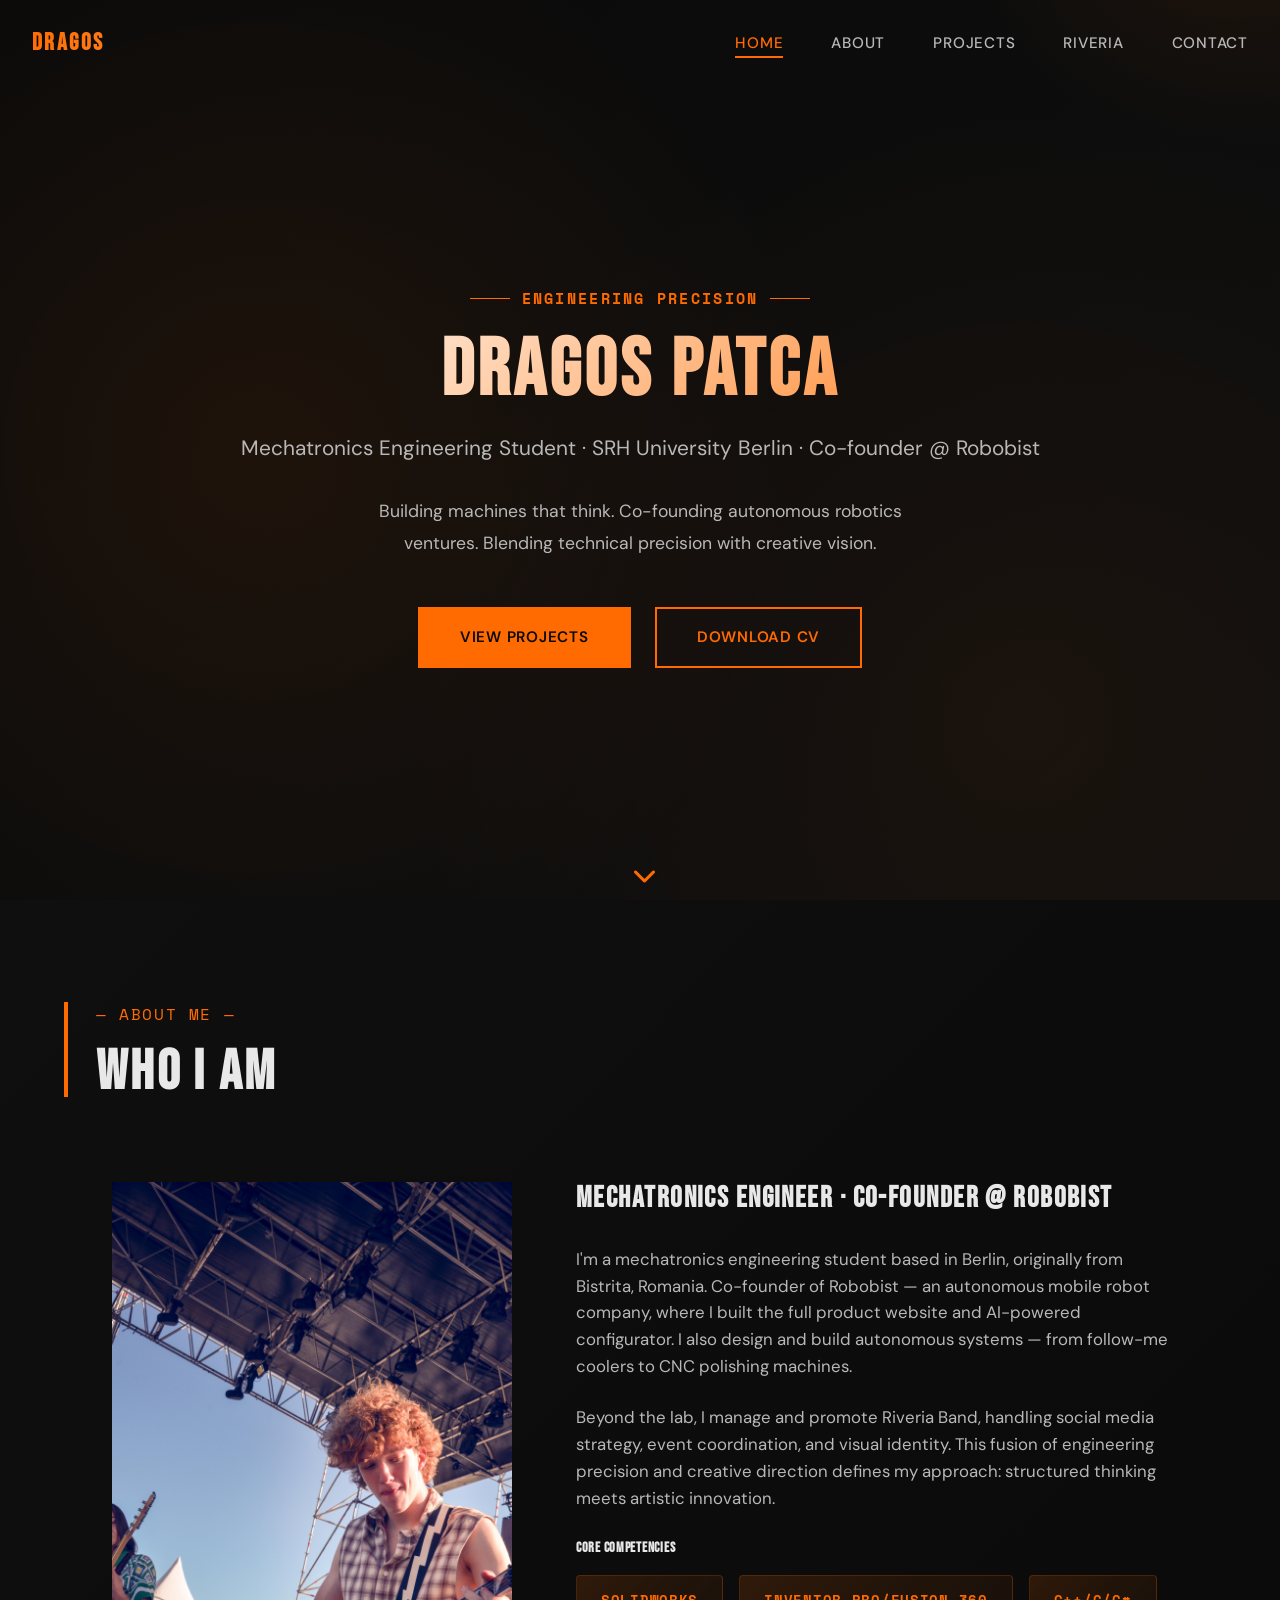
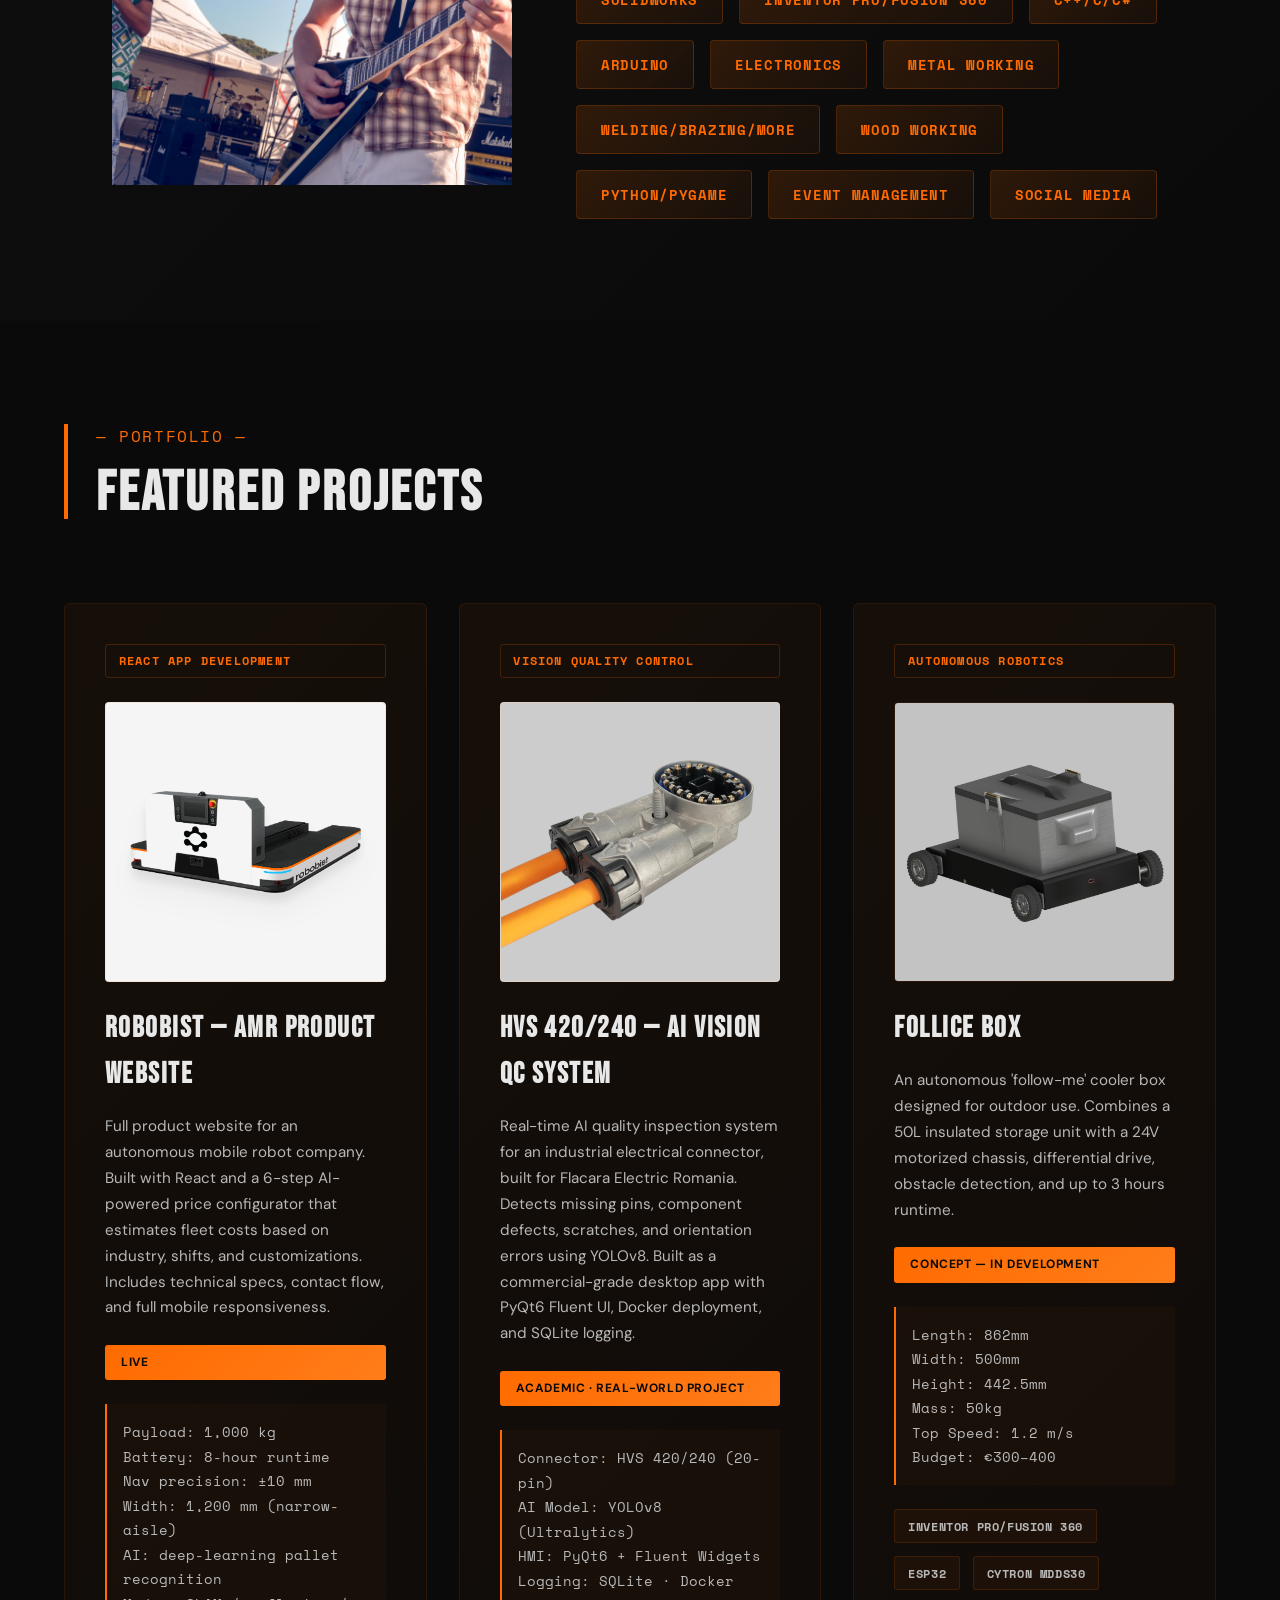
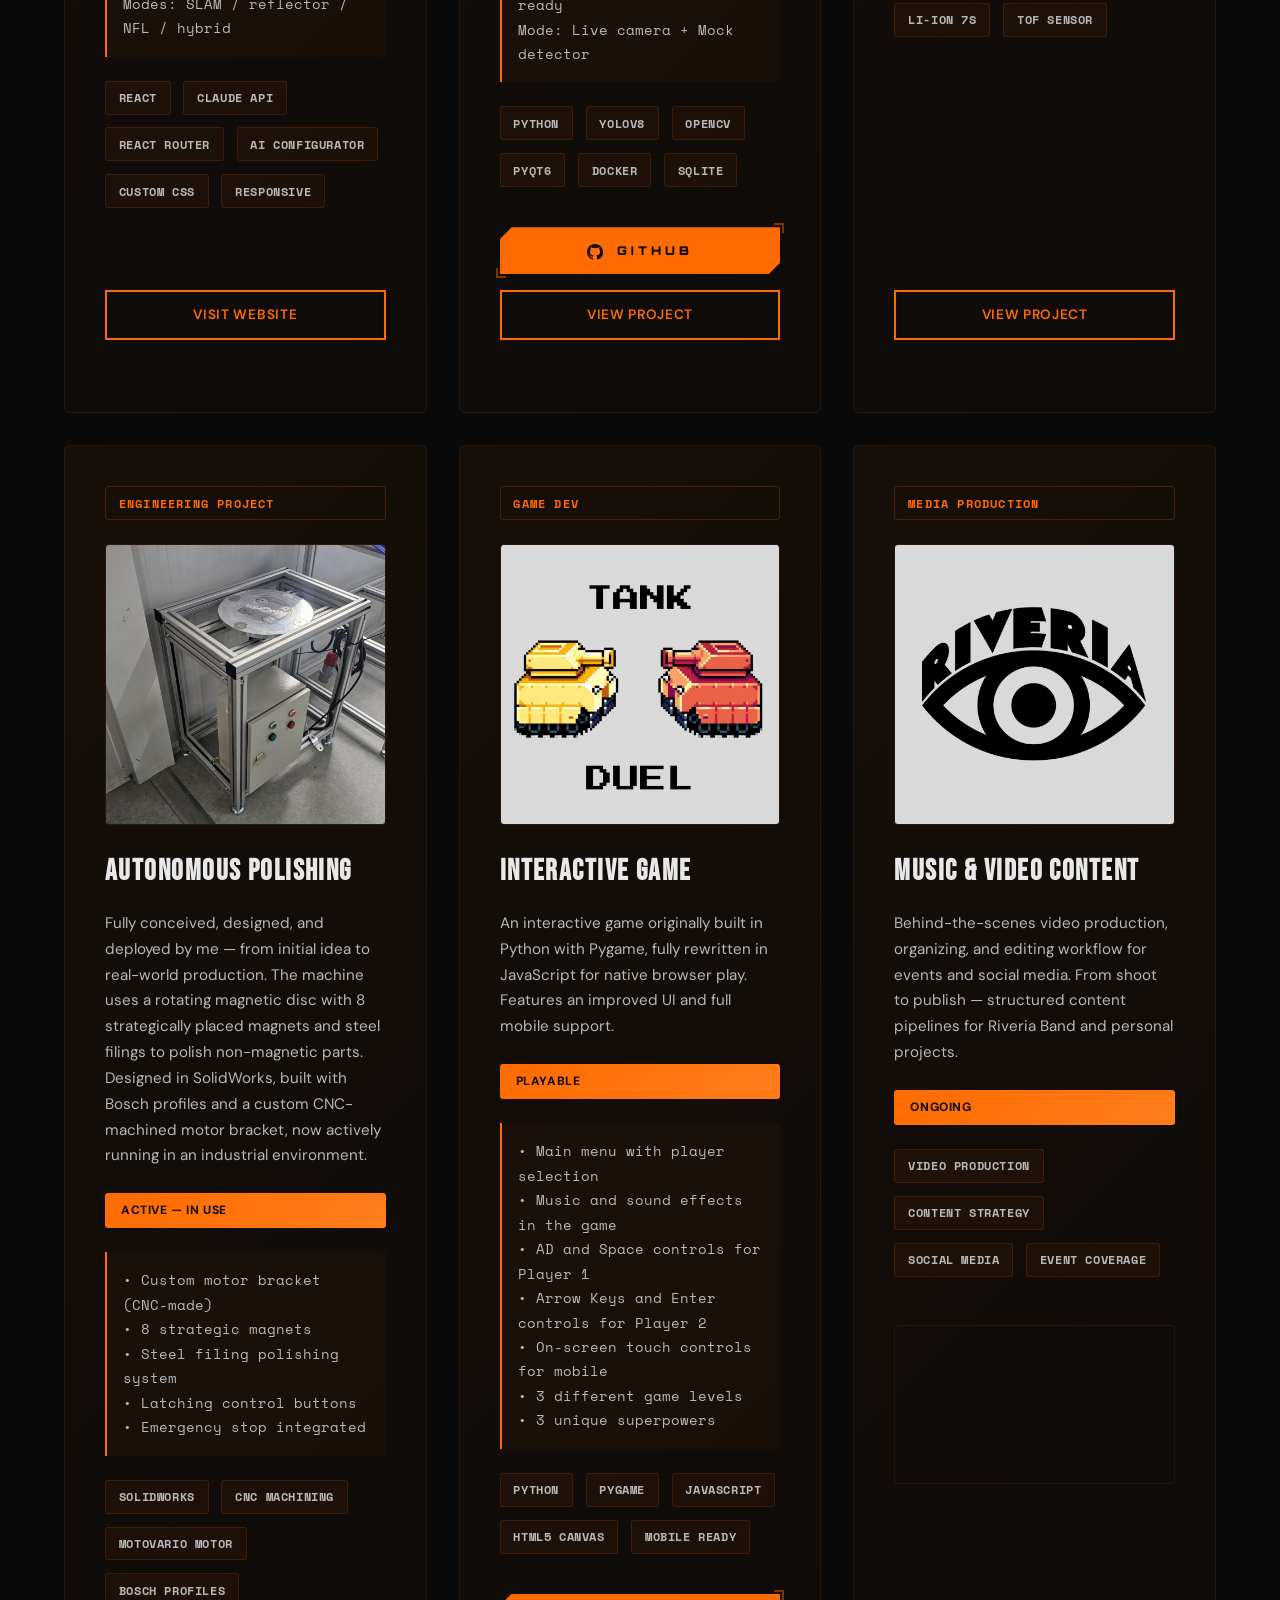
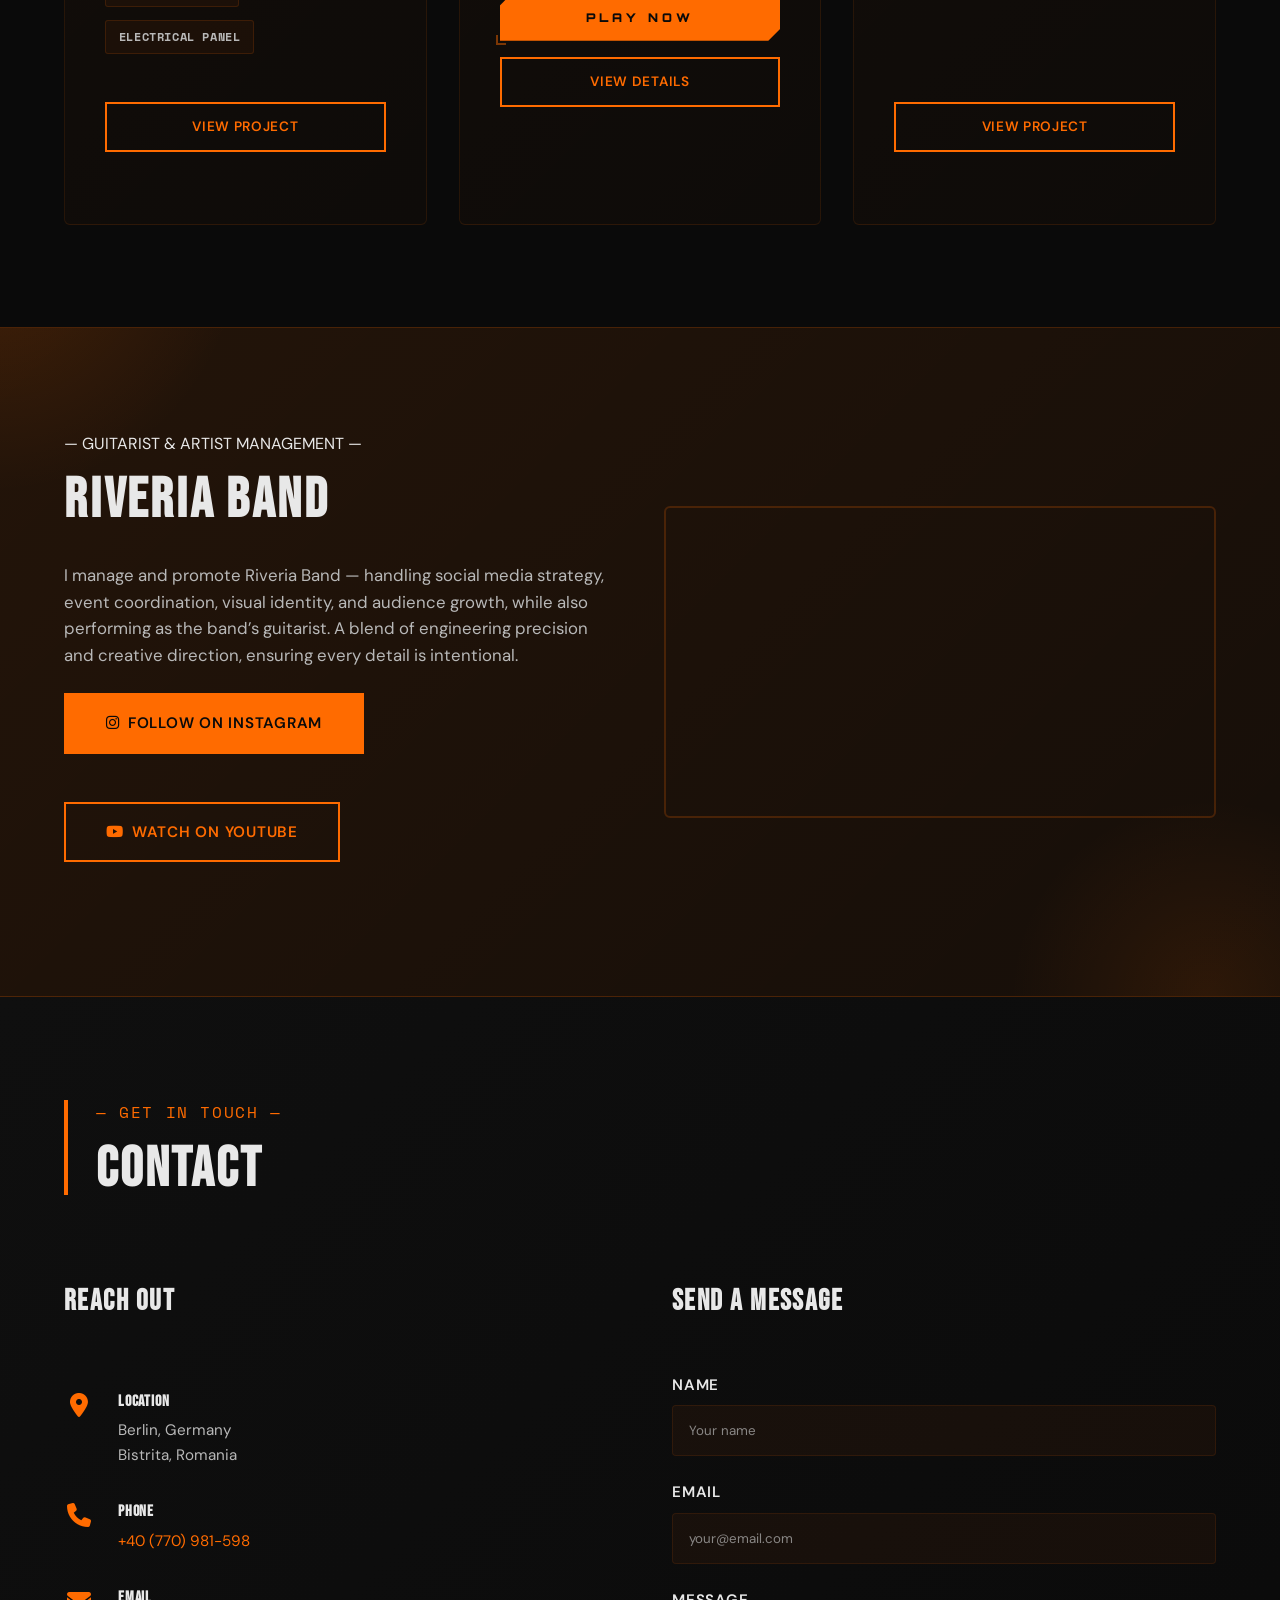
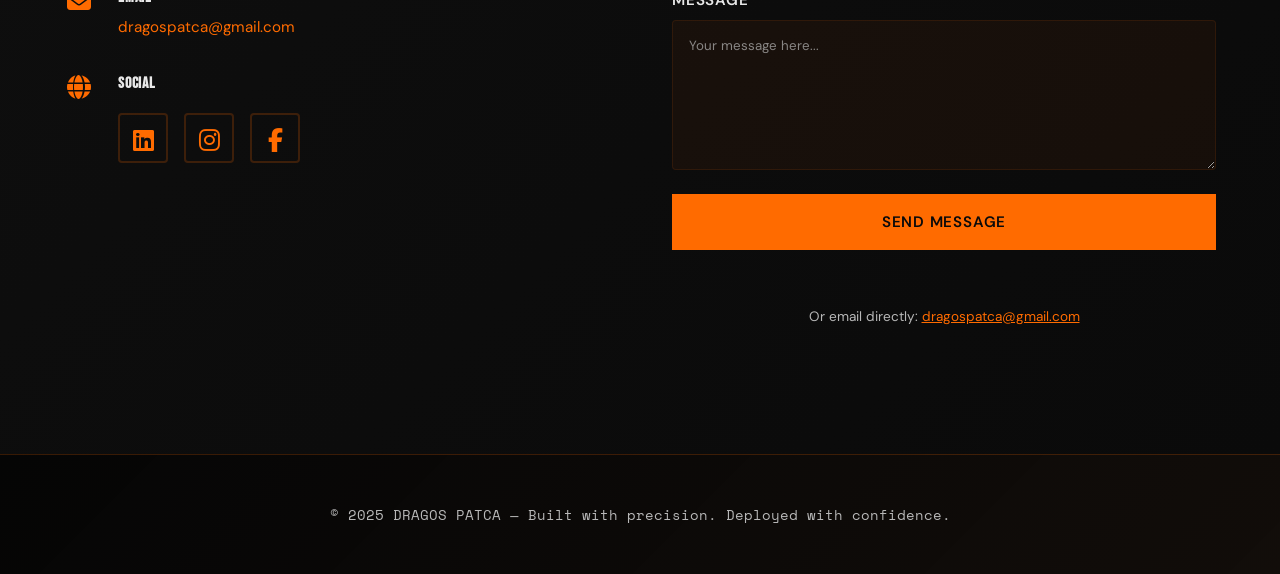
==== commit 1f904109: "V7.5.18" ====
--- a/index.html
+++ b/index.html
@@ -3,7 +3,8 @@
 <head>
     <meta charset="UTF-8">
     <meta name="viewport" content="width=device-width, initial-scale=1.0">
-    <title>Dragos Patca — Mechatronics Engineering Portfolio</title>
+    <title>Dragos Patca - Mechatronics Engineering Portfolio</title>
+    <link rel="icon" type="image/svg+xml" href="/images/favicon.svg">
     <link rel="preconnect" href="https://fonts.googleapis.com">
     <link rel="preconnect" href="https://fonts.gstatic.com" crossorigin>
     <link href="https://fonts.googleapis.com/css2?family=Bebas+Neue&family=DM+Sans:wght@400;500;700&family=Orbitron:wght@700;900&family=Space+Mono:wght@400;700&display=swap" rel="stylesheet">
@@ -20,7 +21,7 @@
         html {
             scroll-behavior: smooth;
             overflow-x: hidden;
-            width: 100%;
+            width: 100%; 
             min-height: 100vh;
         }
 
@@ -677,6 +678,11 @@
             gap: 1rem;
             margin-top: auto;
             padding-top: 1.5rem;
+        }
+
+        .btn-hud-wrap + .project-buttons {
+            margin-top: 0;
+            padding-top: 1rem;
         }
 
         .project-buttons .btn {
@@ -1261,11 +1267,14 @@
                     <span class="tech-badge">Docker</span>
                     <span class="tech-badge">SQLite</span>
                 </div>
+                <div class="btn-hud-wrap">
+                    <a href="https://github.com/patcadragos/hvs-quality-control" target="_blank" rel="noopener noreferrer" class="btn-hud">
+                        <svg viewBox="0 0 24 24" width="16" height="16" fill="currentColor" style="display:inline; margin-right:0.4rem; vertical-align:middle;"><path d="M12 0C5.37 0 0 5.37 0 12c0 5.31 3.435 9.795 8.205 11.385.6.105.825-.255.825-.57 0-.285-.015-1.23-.015-2.235-3.015.555-3.795-.735-4.035-1.41-.135-.345-.72-1.41-1.23-1.695-.42-.225-1.02-.78-.015-.795.945-.015 1.62.87 1.845 1.23 1.08 1.815 2.805 1.305 3.495.99.105-.78.42-1.305.765-1.605-2.67-.3-5.46-1.335-5.46-5.925 0-1.305.465-2.385 1.23-3.225-.12-.3-.54-1.53.12-3.18 0 0 1.005-.315 3.3 1.23.96-.27 1.98-.405 3-.405s2.04.135 3 .405c2.295-1.56 3.3-1.23 3.3-1.23.66 1.65.24 2.88.12 3.18.765.84 1.23 1.905 1.23 3.225 0 4.605-2.805 5.625-5.475 5.925.435.375.81 1.095.81 2.22 0 1.605-.015 2.895-.015 3.3 0 .315.225.69.825.57A12.02 12.02 0 0 0 24 12c0-6.63-5.37-12-12-12z"/></svg>
+                        GitHub
+                    </a>
+                </div>
                 <div class="project-buttons">
                     <a href="hvs-details.html" class="btn">View Project</a>
-                </div>
-                <div class="project-buttons">
-                    <a href="https://github.com/patcadragos/hvs-quality-control" target="_blank" rel="noopener noreferrer" class="btn">GitHub</a>
                 </div>
             </div>
 
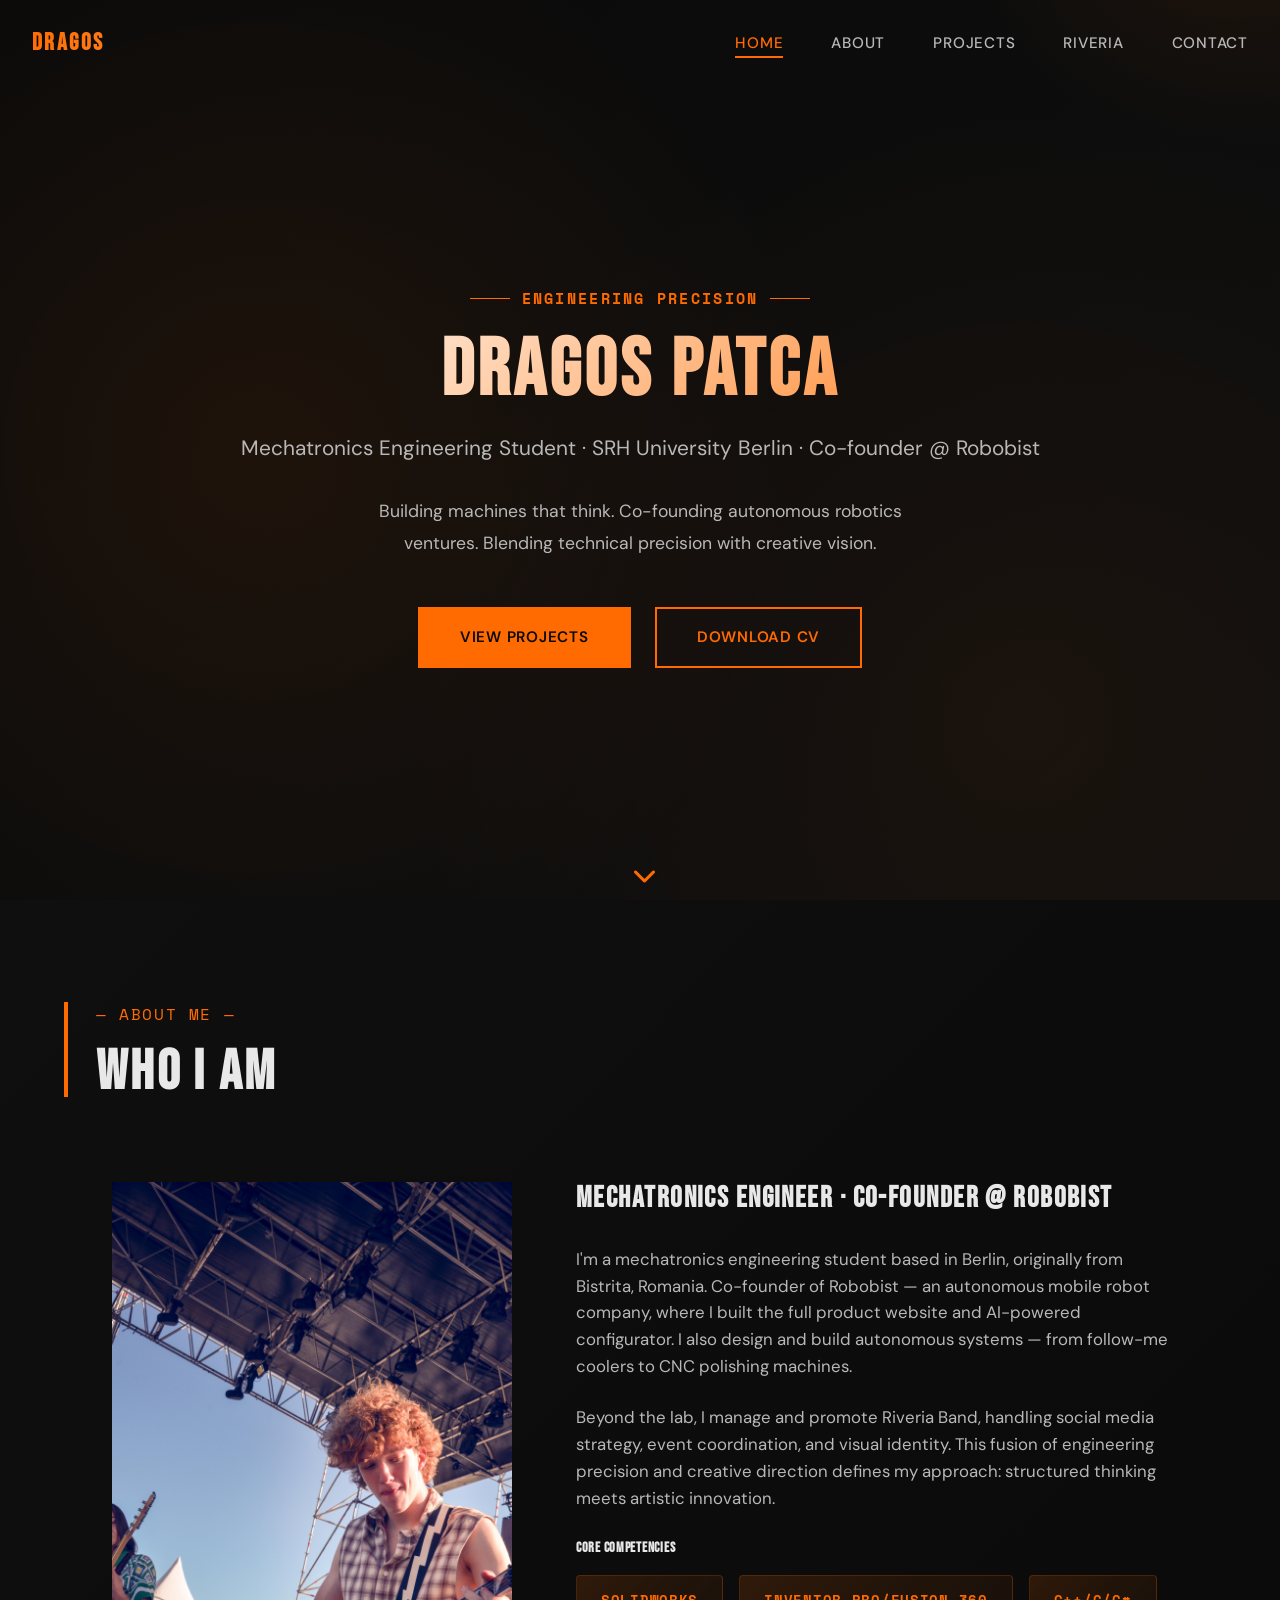
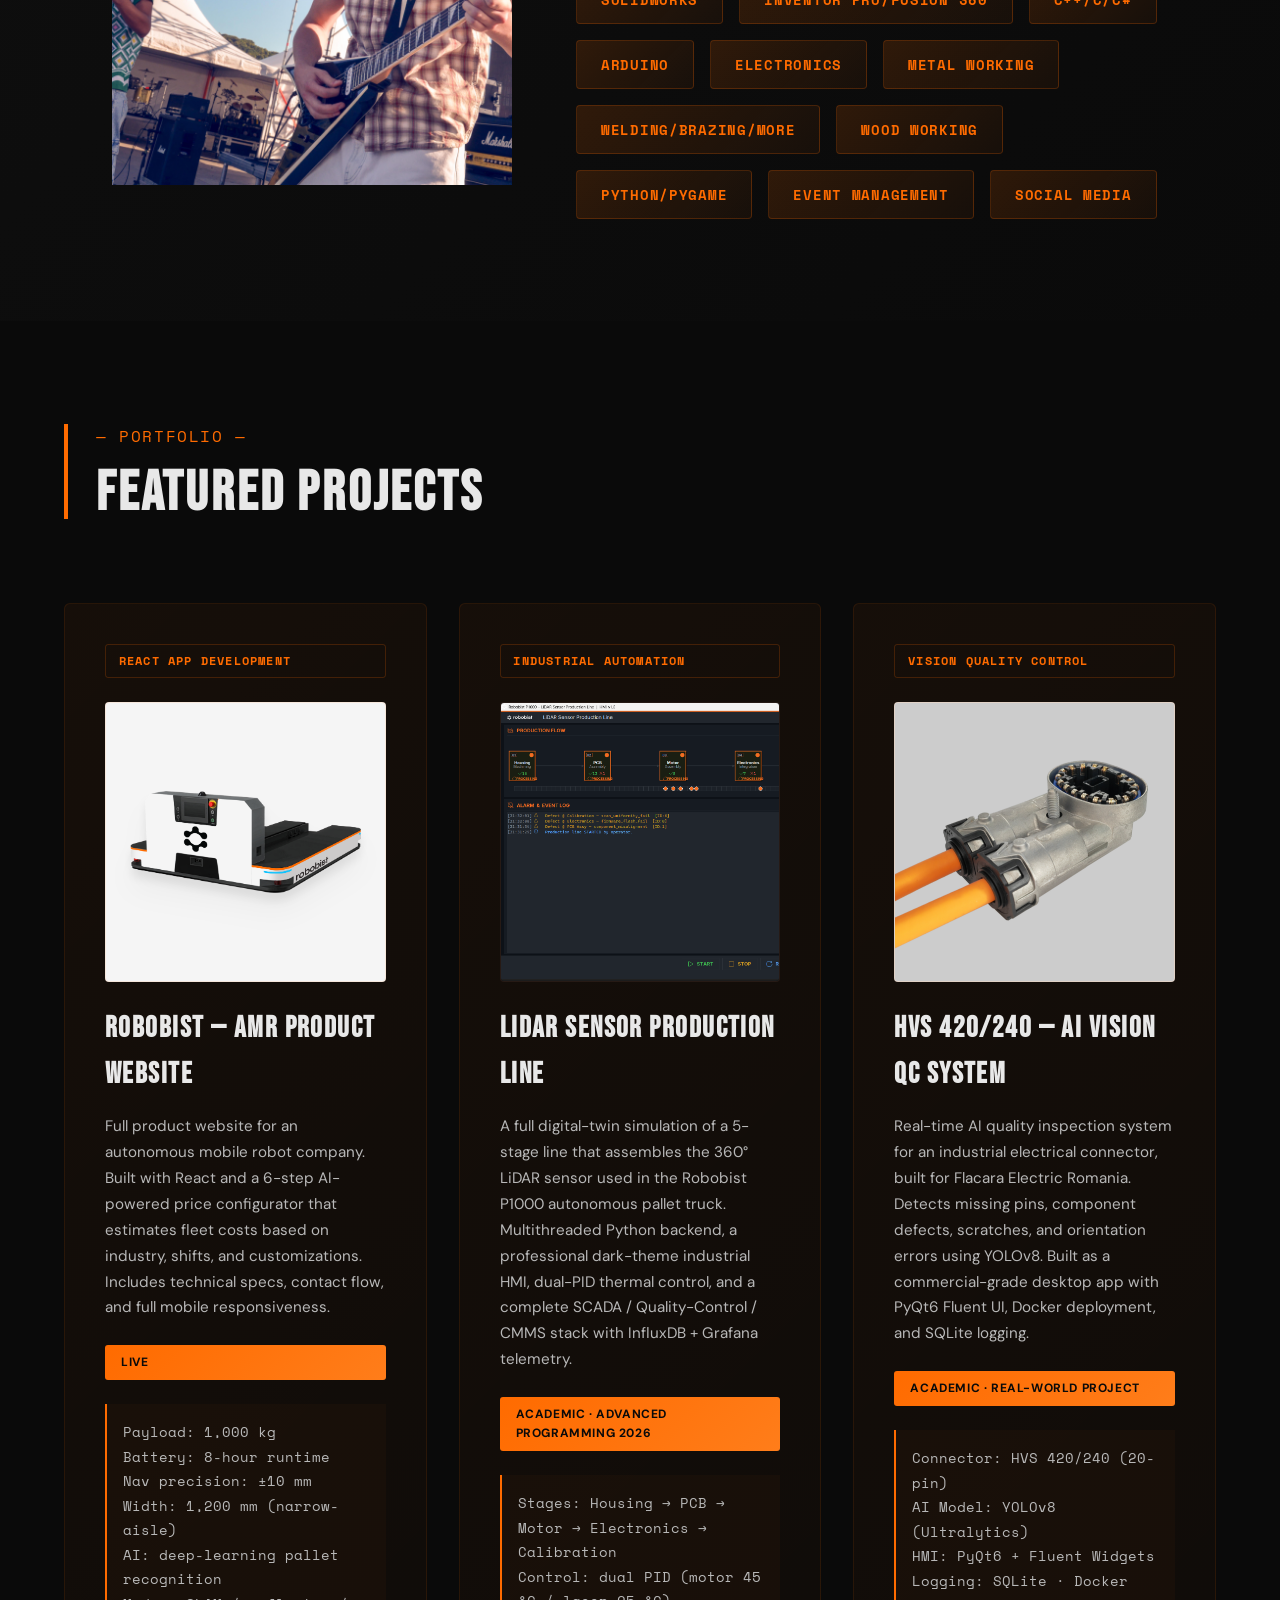
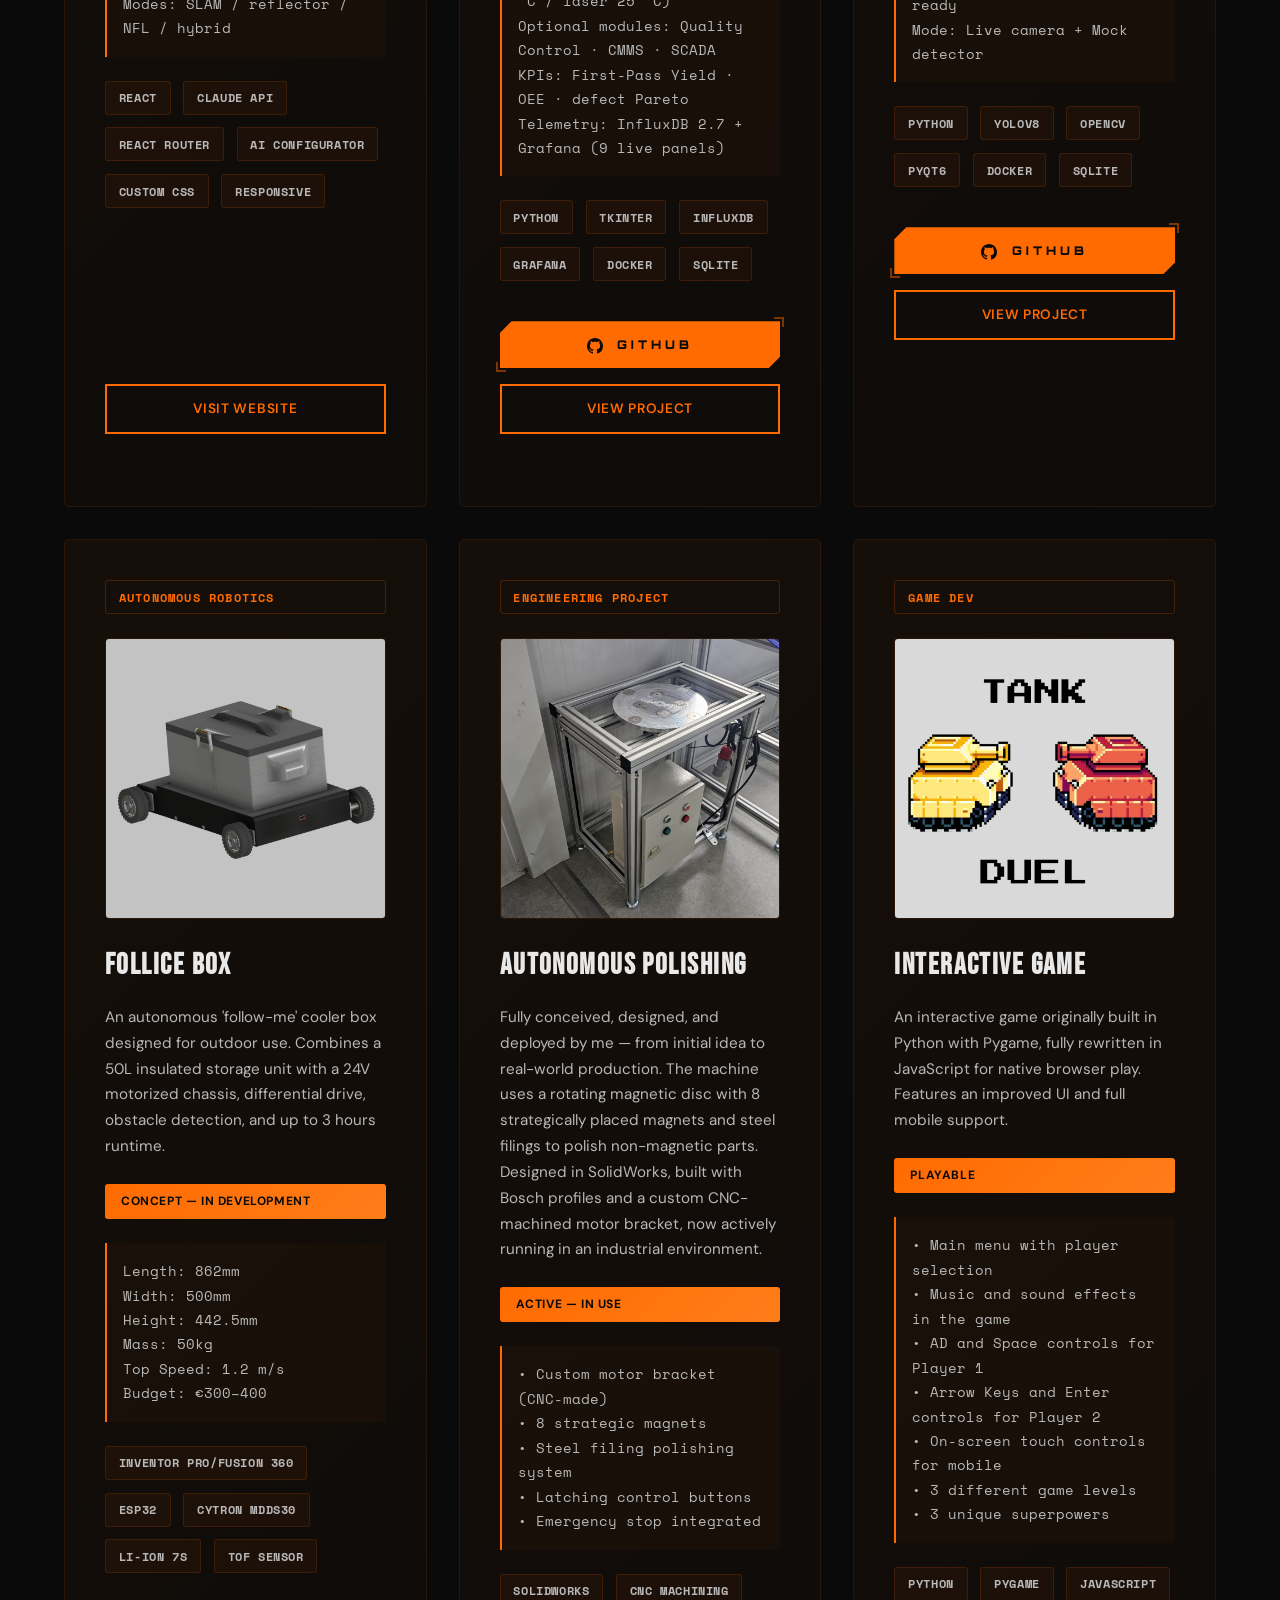
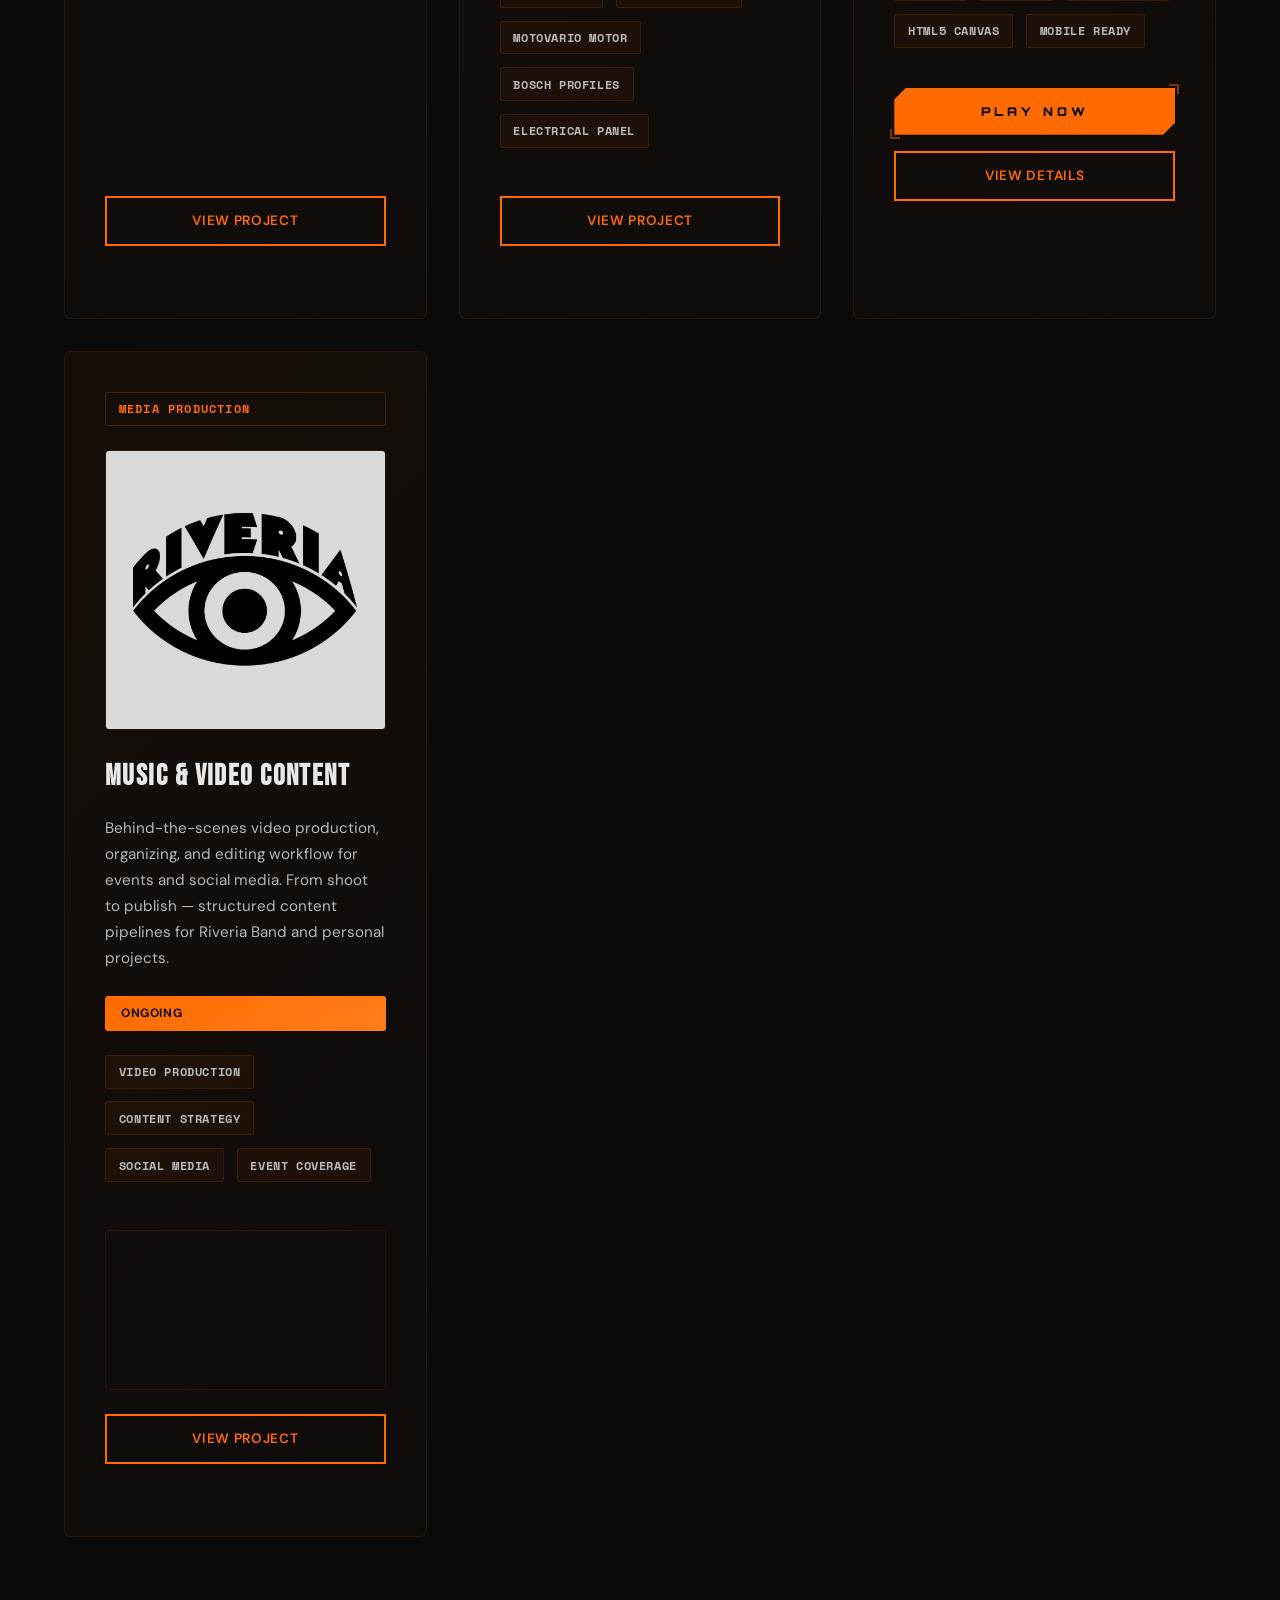
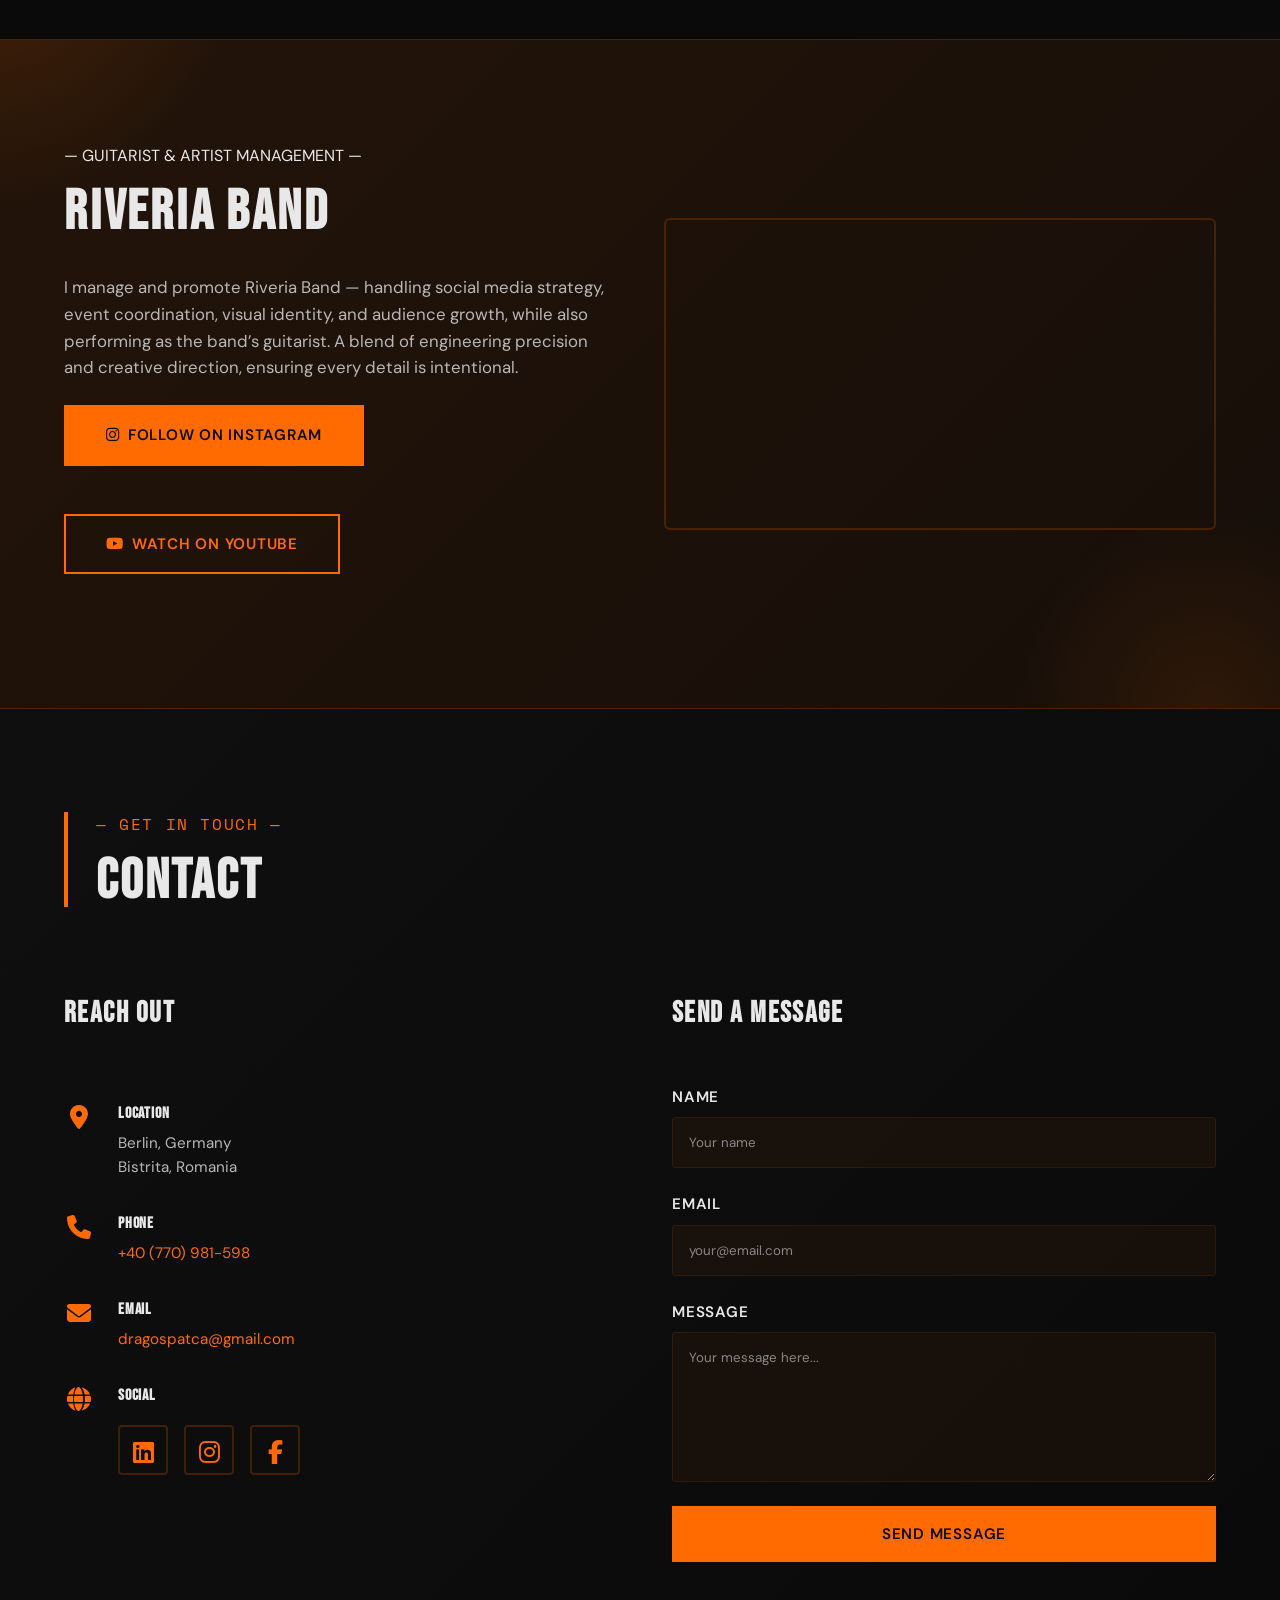
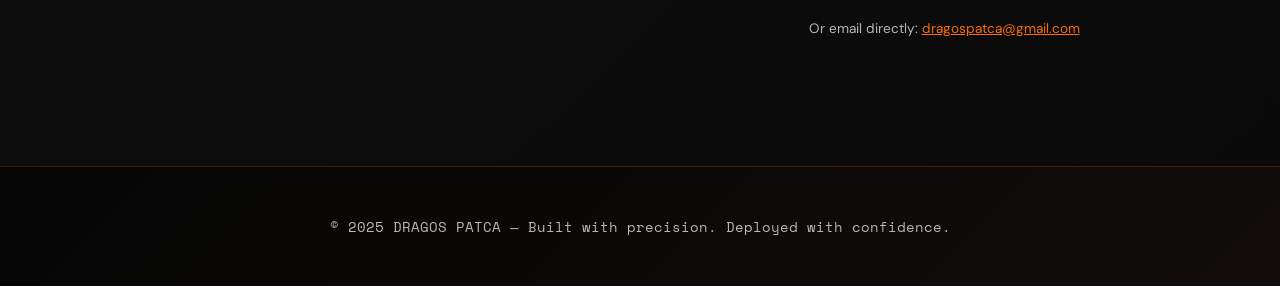
==== commit 78a9e552: "Add LiDAR Sensor Production Line featured project Add project card to index.html, new lidar-line.htm" ====
--- a/index.html
+++ b/index.html
@@ -1243,6 +1243,41 @@
                 </div>
             </div>
 
+            <!-- Project: LiDAR Sensor Production Line -->
+            <div class="project-card fade-in">
+                <span class="project-tag">Industrial Automation</span>
+                <div class="project-image" style="background:#0d1117; aspect-ratio:1; overflow:hidden;">
+                    <img src="images/lidar-hmi.png" alt="LiDAR Sensor Production Line HMI" style="width:100%; height:100%; object-fit:cover; object-position:left top; display:block;">
+                </div>
+                <h3>LIDAR SENSOR PRODUCTION LINE</h3>
+                <p class="project-description">A full digital-twin simulation of a 5-stage line that assembles the 360° LiDAR sensor used in the Robobist P1000 autonomous pallet truck. Multithreaded Python backend, a professional dark-theme industrial HMI, dual-PID thermal control, and a complete SCADA / Quality-Control / CMMS stack with InfluxDB + Grafana telemetry.</p>
+                <div class="project-status">ACADEMIC · ADVANCED PROGRAMMING 2026</div>
+                <div class="project-specs">
+                    Stages: Housing → PCB → Motor → Electronics → Calibration<br>
+                    Control: dual PID (motor 45 °C / laser 25 °C)<br>
+                    Optional modules: Quality Control · CMMS · SCADA<br>
+                    KPIs: First-Pass Yield · OEE · defect Pareto<br>
+                    Telemetry: InfluxDB 2.7 + Grafana (9 live panels)
+                </div>
+                <div class="project-tech">
+                    <span class="tech-badge">Python</span>
+                    <span class="tech-badge">Tkinter</span>
+                    <span class="tech-badge">InfluxDB</span>
+                    <span class="tech-badge">Grafana</span>
+                    <span class="tech-badge">Docker</span>
+                    <span class="tech-badge">SQLite</span>
+                </div>
+                <div class="btn-hud-wrap">
+                    <a href="https://github.com/patcadragos/lidar-sensor-production-line" target="_blank" rel="noopener noreferrer" class="btn-hud">
+                        <svg viewBox="0 0 24 24" width="16" height="16" fill="currentColor" style="display:inline; margin-right:0.4rem; vertical-align:middle;"><path d="M12 0C5.37 0 0 5.37 0 12c0 5.31 3.435 9.795 8.205 11.385.6.105.825-.255.825-.57 0-.285-.015-1.23-.015-2.235-3.015.555-3.795-.735-4.035-1.41-.135-.345-.72-1.41-1.23-1.695-.42-.225-1.02-.78-.015-.795.945-.015 1.62.87 1.845 1.23 1.08 1.815 2.805 1.305 3.495.99.105-.78.42-1.305.765-1.605-2.67-.3-5.46-1.335-5.46-5.925 0-1.305.465-2.385 1.23-3.225-.12-.3-.54-1.53.12-3.18 0 0 1.005-.315 3.3 1.23.96-.27 1.98-.405 3-.405s2.04.135 3 .405c2.295-1.56 3.3-1.23 3.3-1.23.66 1.65.24 2.88.12 3.18.765.84 1.23 1.905 1.23 3.225 0 4.605-2.805 5.625-5.475 5.925.435.375.81 1.095.81 2.22 0 1.605-.015 2.895-.015 3.3 0 .315.225.69.825.57A12.02 12.02 0 0 0 24 12c0-6.63-5.37-12-12-12z"/></svg>
+                        GitHub
+                    </a>
+                </div>
+                <div class="project-buttons">
+                    <a href="lidar-line.html" class="btn">View Project</a>
+                </div>
+            </div>
+
             <!-- Project 1: HVS 420/240 -->
             <div class="project-card fade-in">
                 <span class="project-tag">Vision Quality Control</span>
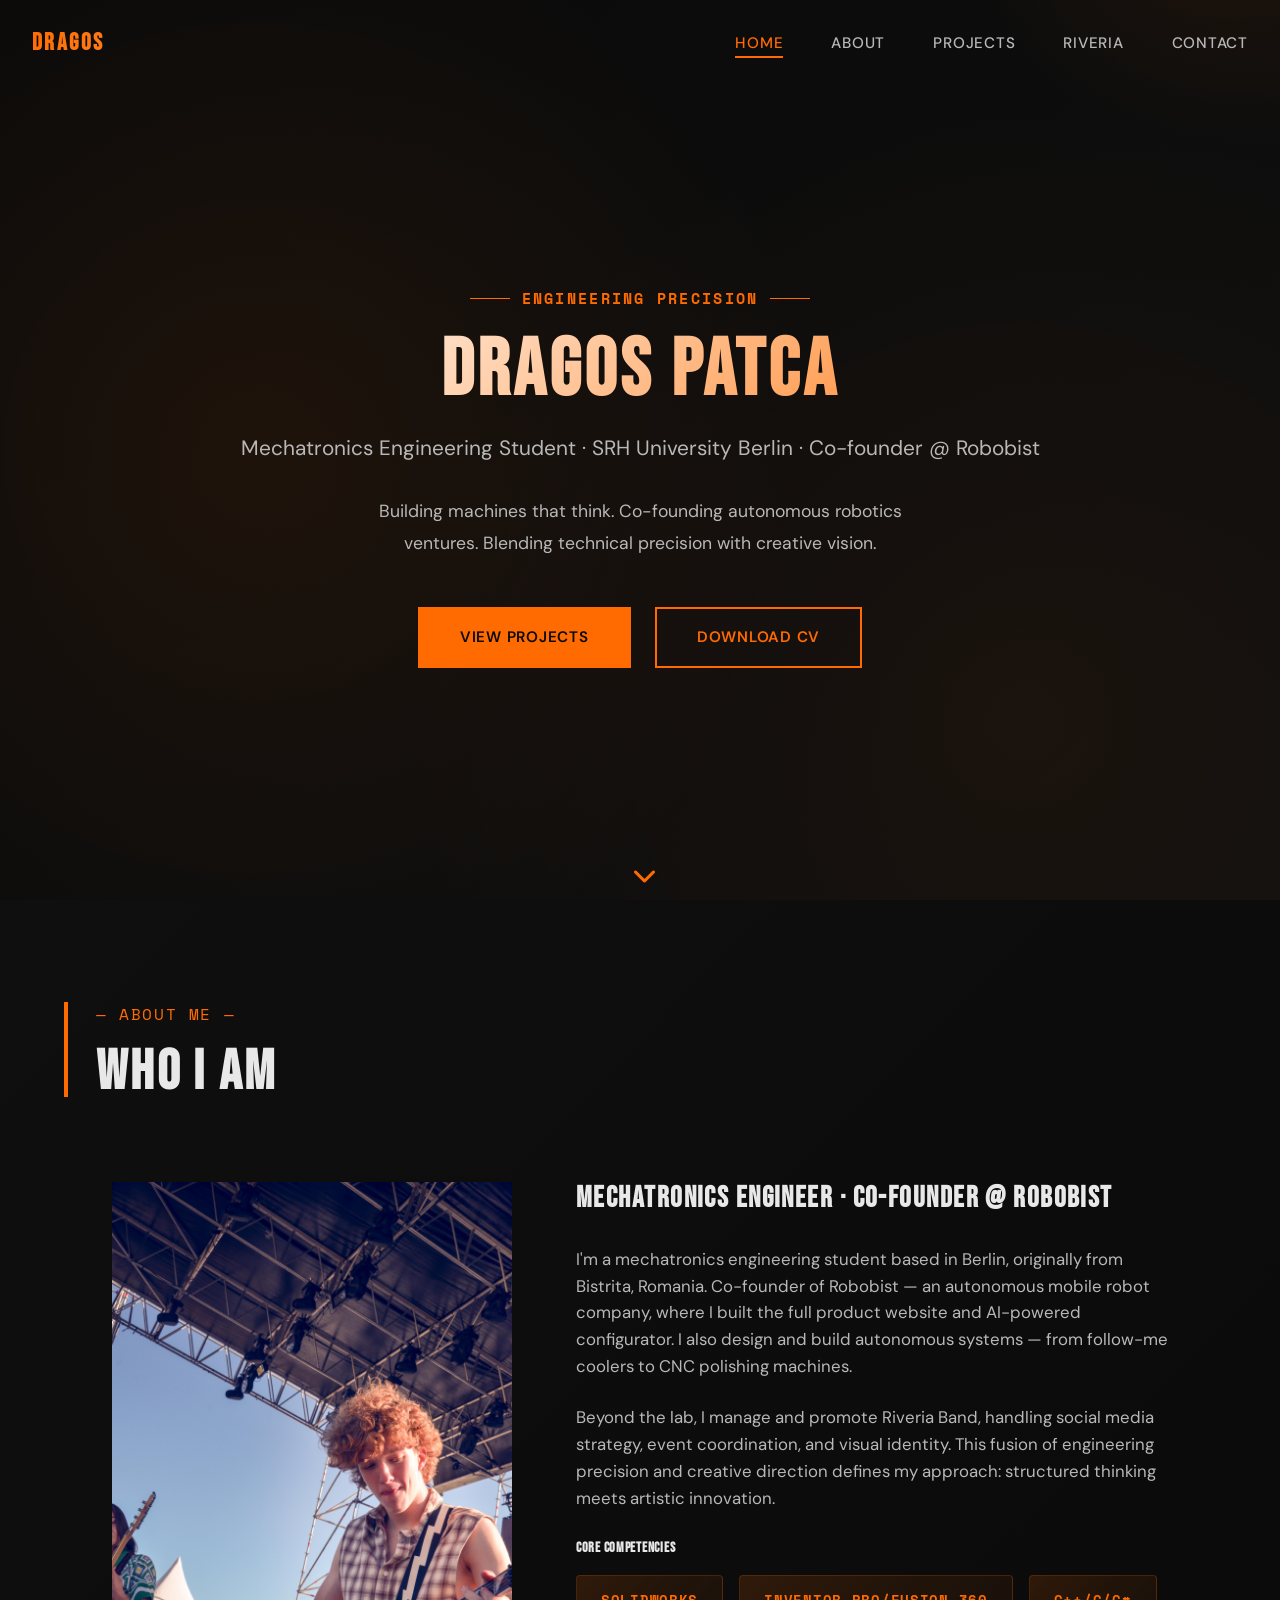
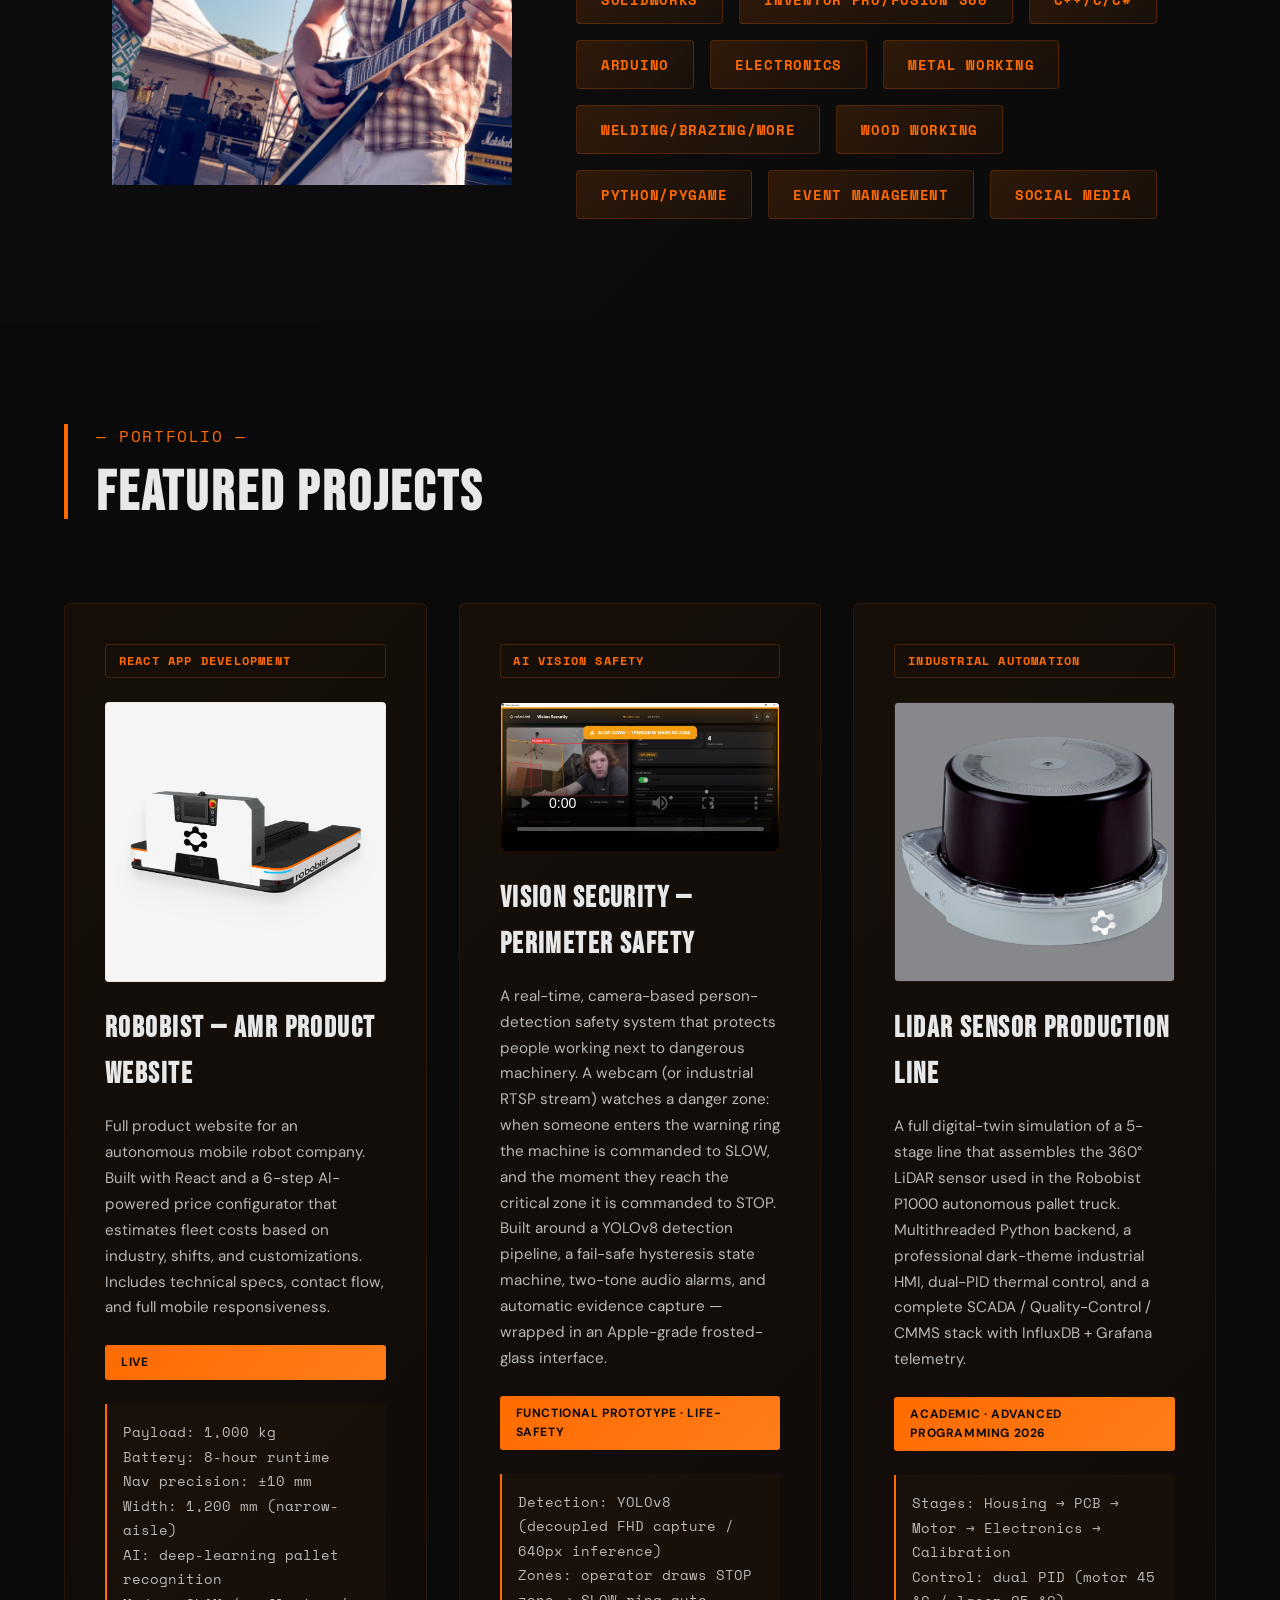
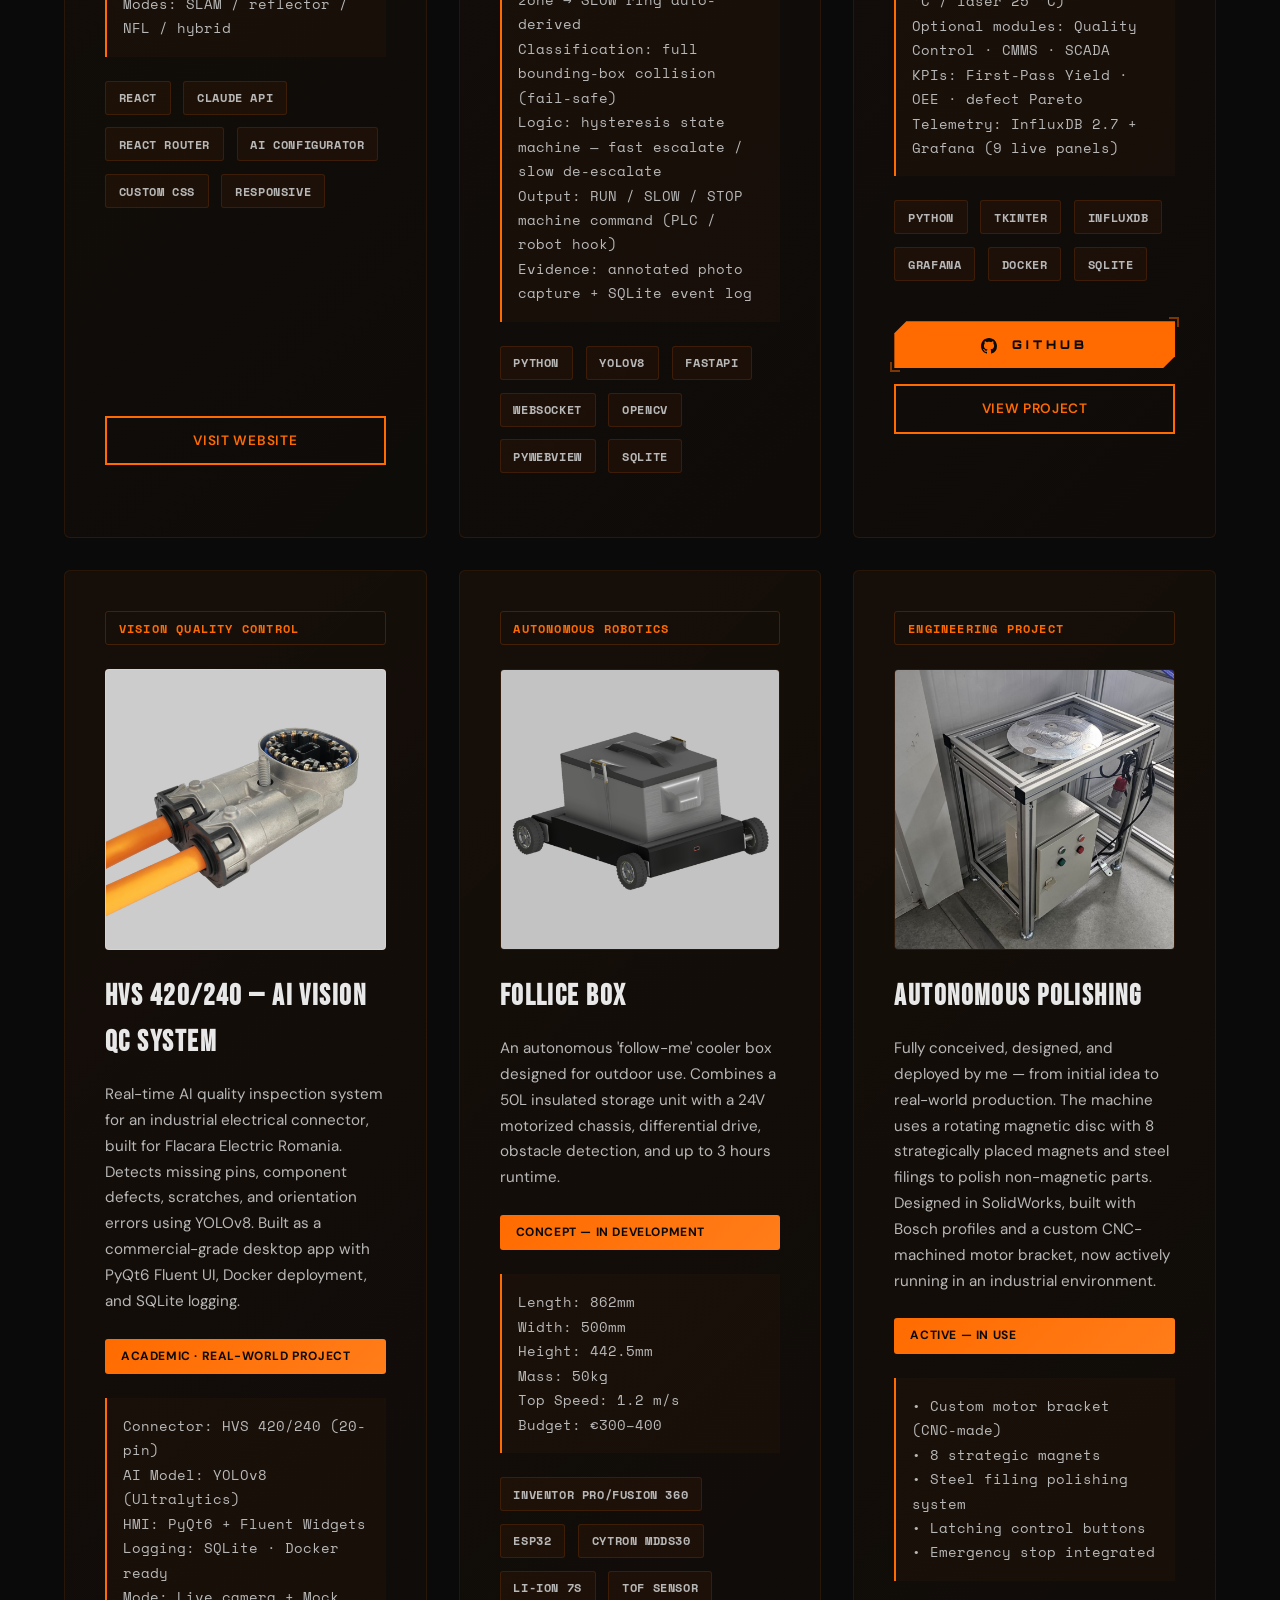
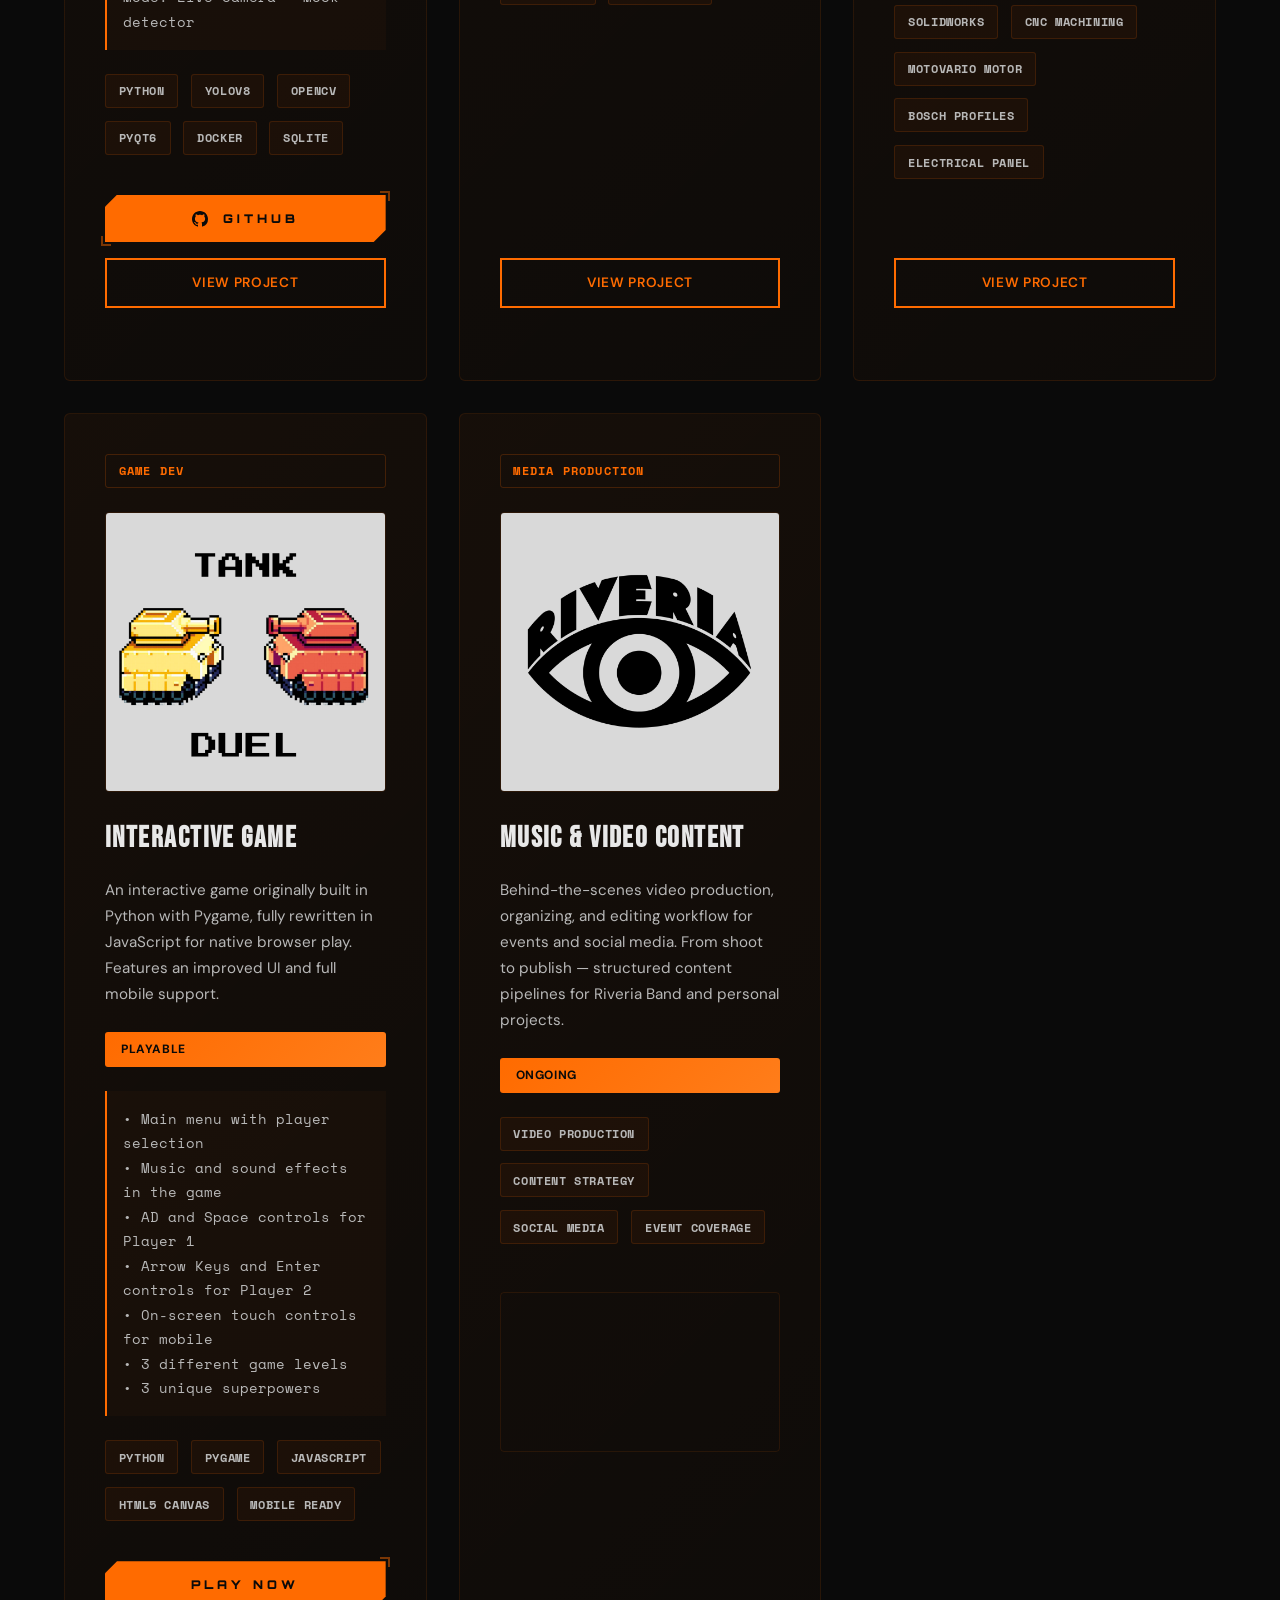
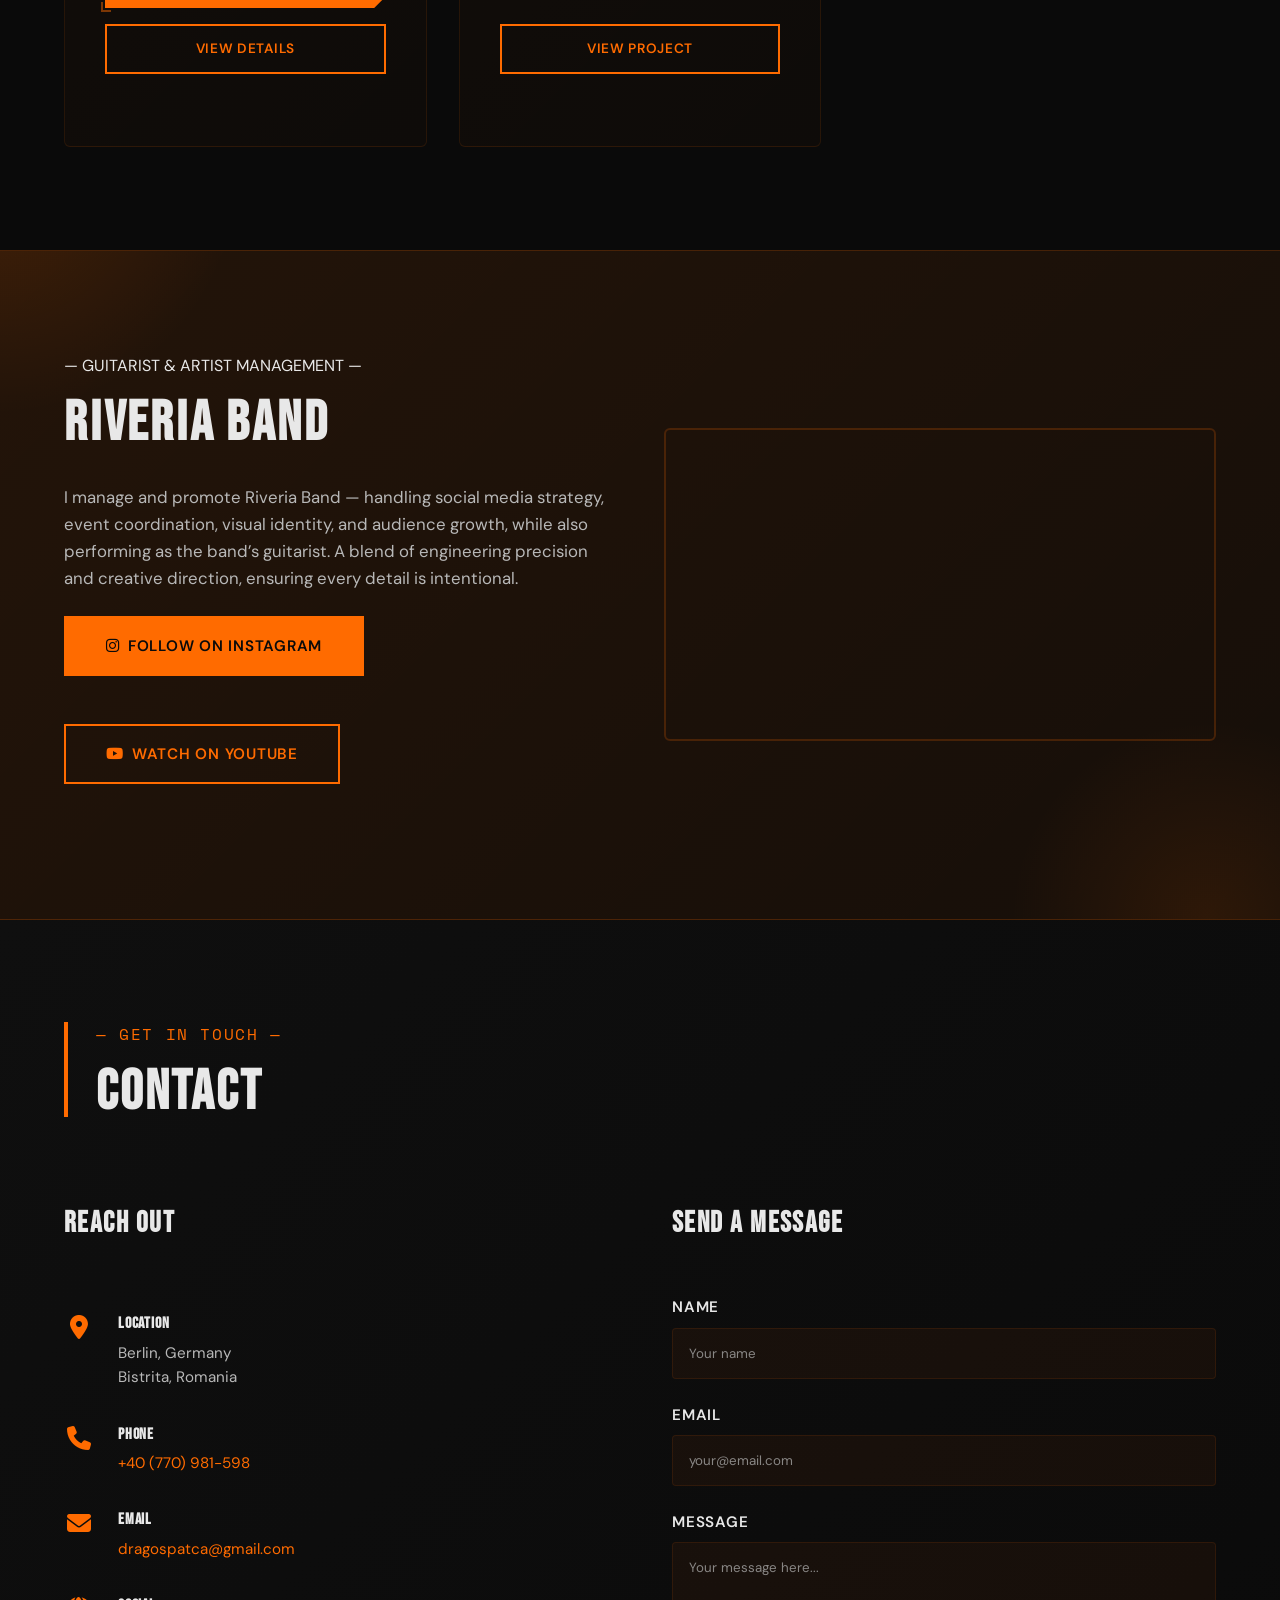
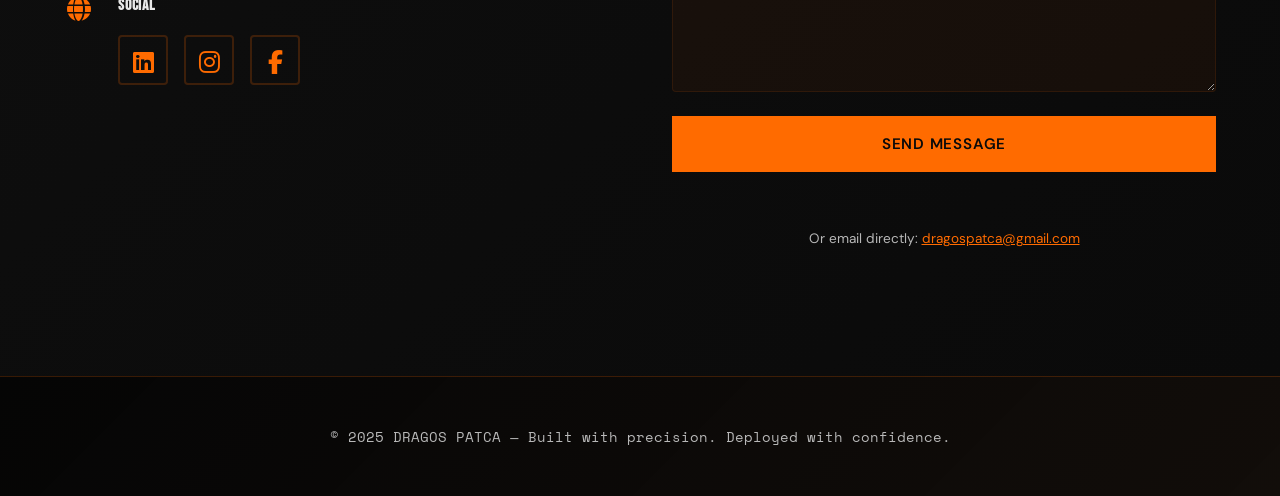
==== commit 83e18131: "Add Vision Security perimeter-safety featured project - New project card with embedded demo video (v" ====
--- a/index.html
+++ b/index.html
@@ -1243,11 +1243,39 @@
                 </div>
             </div>
 
+            <!-- Project: VISION SECURITY — Perimeter Safety System -->
+            <div class="project-card fade-in">
+                <span class="project-tag">AI Vision Safety</span>
+                <div class="project-image" style="background:#000; overflow:hidden;">
+                    <video src="videos/safety-vision-demo.mp4" poster="images/safety-vision.png" controls preload="metadata" playsinline style="width:100%; display:block;"></video>
+                </div>
+                <h3>VISION SECURITY — PERIMETER SAFETY</h3>
+                <p class="project-description">A real-time, camera-based person-detection safety system that protects people working next to dangerous machinery. A webcam (or industrial RTSP stream) watches a danger zone: when someone enters the warning ring the machine is commanded to SLOW, and the moment they reach the critical zone it is commanded to STOP. Built around a YOLOv8 detection pipeline, a fail-safe hysteresis state machine, two-tone audio alarms, and automatic evidence capture — wrapped in an Apple-grade frosted-glass interface.</p>
+                <div class="project-status">FUNCTIONAL PROTOTYPE · LIFE-SAFETY</div>
+                <div class="project-specs">
+                    Detection: YOLOv8 (decoupled FHD capture / 640px inference)<br>
+                    Zones: operator draws STOP zone → SLOW ring auto-derived<br>
+                    Classification: full bounding-box collision (fail-safe)<br>
+                    Logic: hysteresis state machine — fast escalate / slow de-escalate<br>
+                    Output: RUN / SLOW / STOP machine command (PLC / robot hook)<br>
+                    Evidence: annotated photo capture + SQLite event log
+                </div>
+                <div class="project-tech">
+                    <span class="tech-badge">Python</span>
+                    <span class="tech-badge">YOLOv8</span>
+                    <span class="tech-badge">FastAPI</span>
+                    <span class="tech-badge">WebSocket</span>
+                    <span class="tech-badge">OpenCV</span>
+                    <span class="tech-badge">pywebview</span>
+                    <span class="tech-badge">SQLite</span>
+                </div>
+            </div>
+
             <!-- Project: LiDAR Sensor Production Line -->
             <div class="project-card fade-in">
                 <span class="project-tag">Industrial Automation</span>
                 <div class="project-image" style="background:#0d1117; aspect-ratio:1; overflow:hidden;">
-                    <img src="images/lidar-hmi.png" alt="LiDAR Sensor Production Line HMI" style="width:100%; height:100%; object-fit:cover; object-position:left top; display:block;">
+                    <img src="images/LiDAR2.png" alt="LiDAR Sensor Production Line HMI" style="width:100%; height:100%; object-fit:cover; object-position:left top; display:block;">
                 </div>
                 <h3>LIDAR SENSOR PRODUCTION LINE</h3>
                 <p class="project-description">A full digital-twin simulation of a 5-stage line that assembles the 360° LiDAR sensor used in the Robobist P1000 autonomous pallet truck. Multithreaded Python backend, a professional dark-theme industrial HMI, dual-PID thermal control, and a complete SCADA / Quality-Control / CMMS stack with InfluxDB + Grafana telemetry.</p>
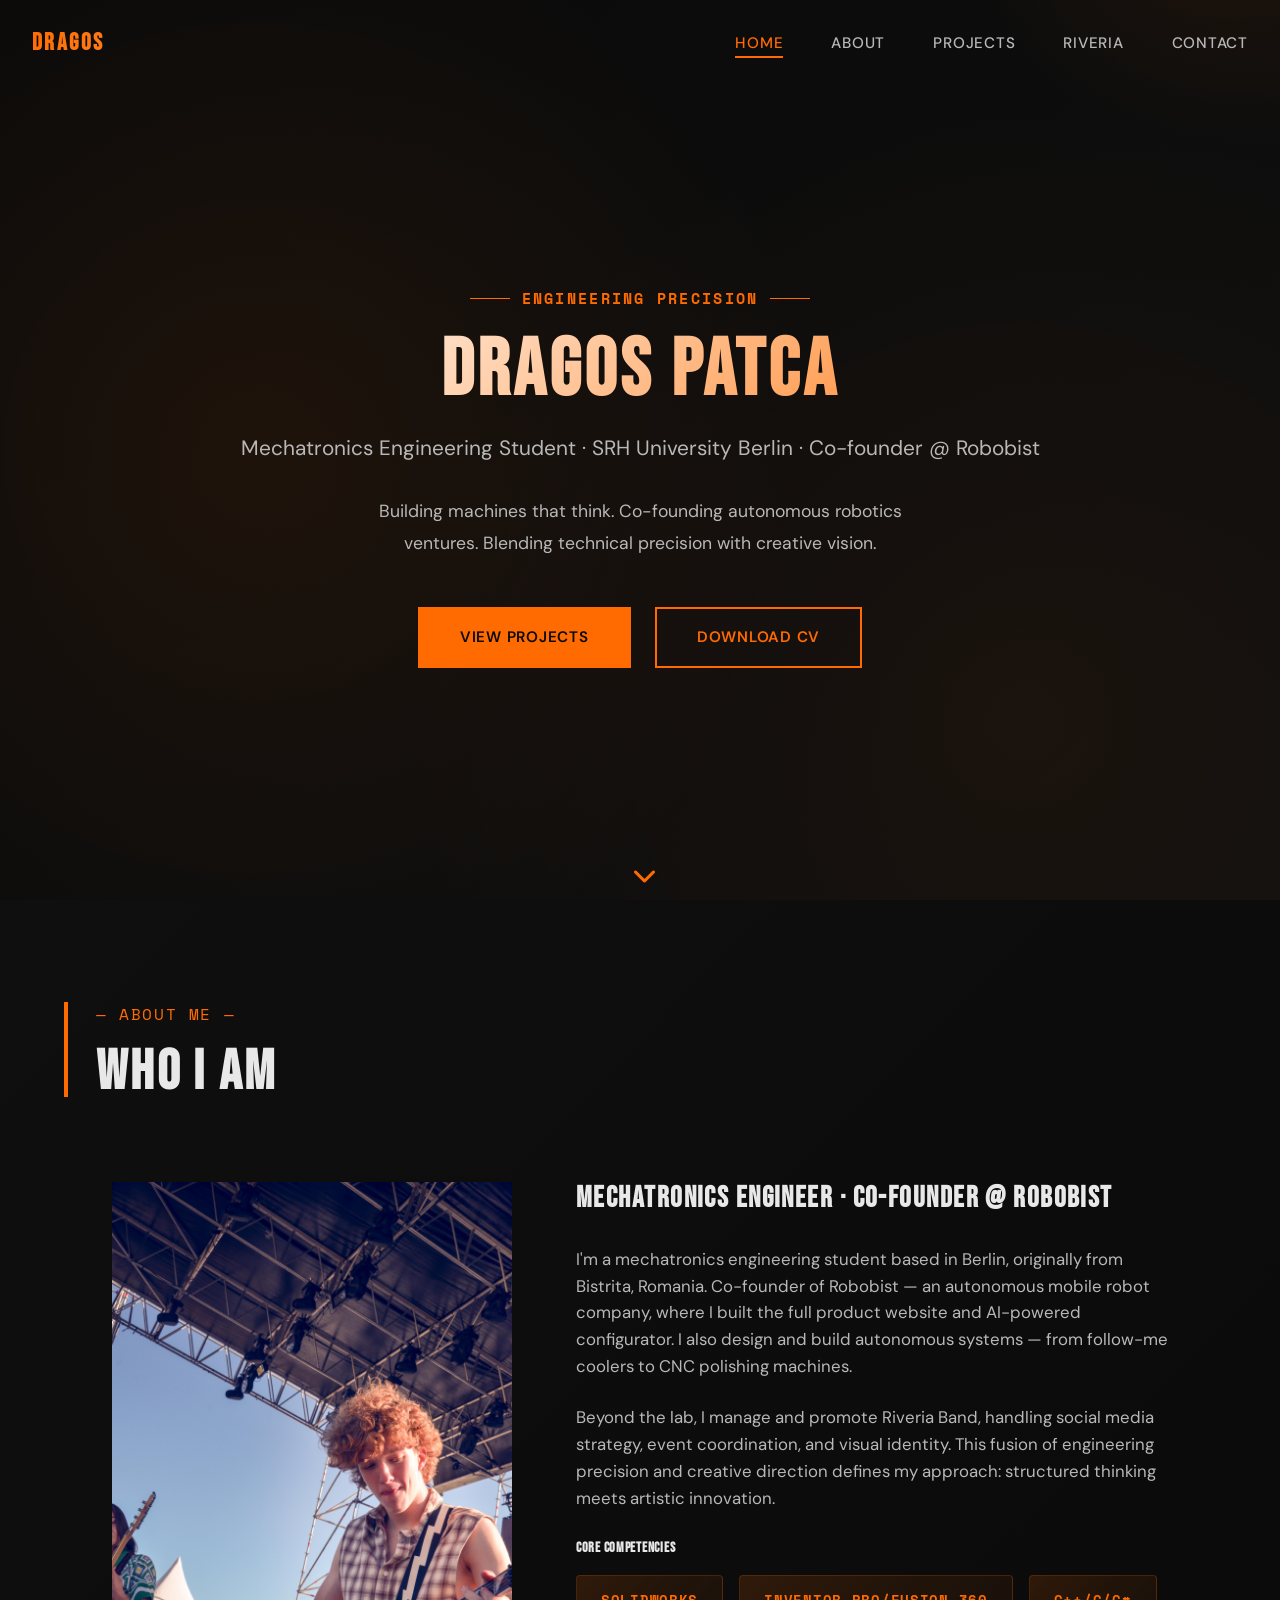
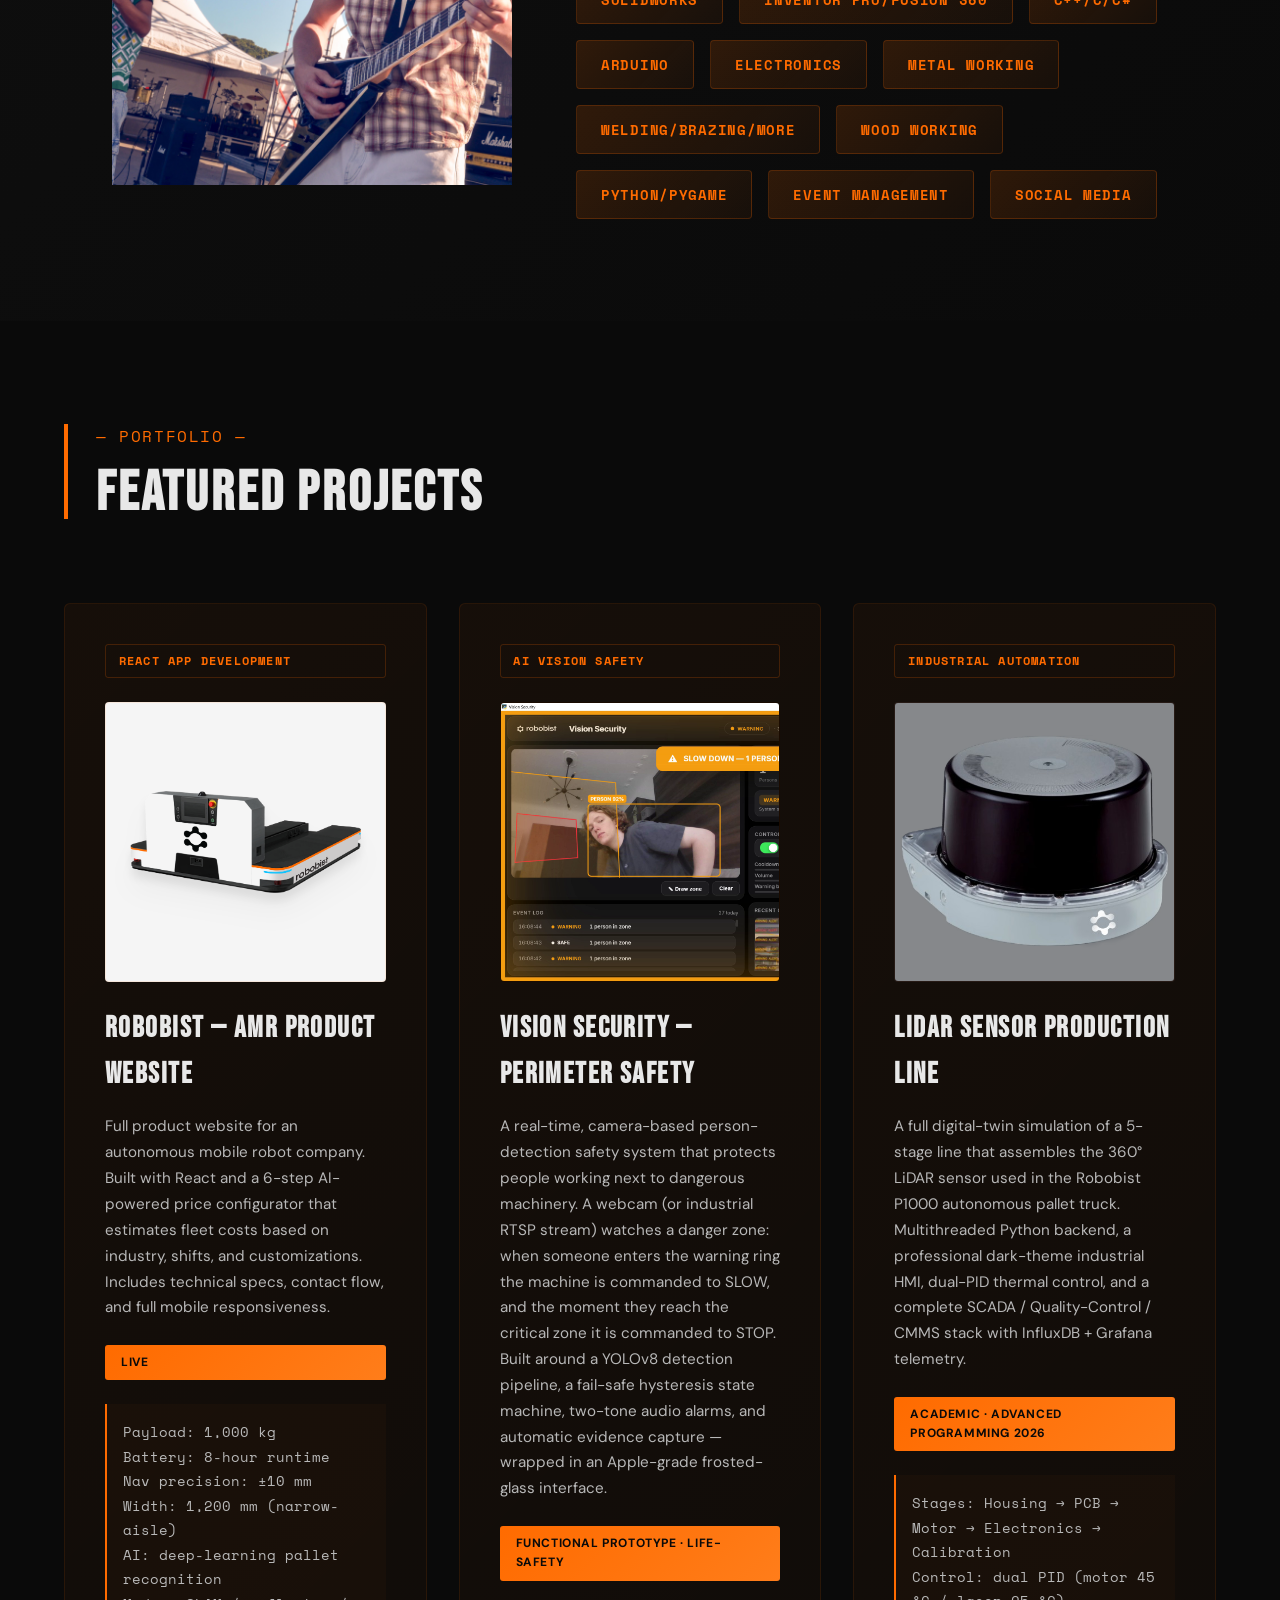
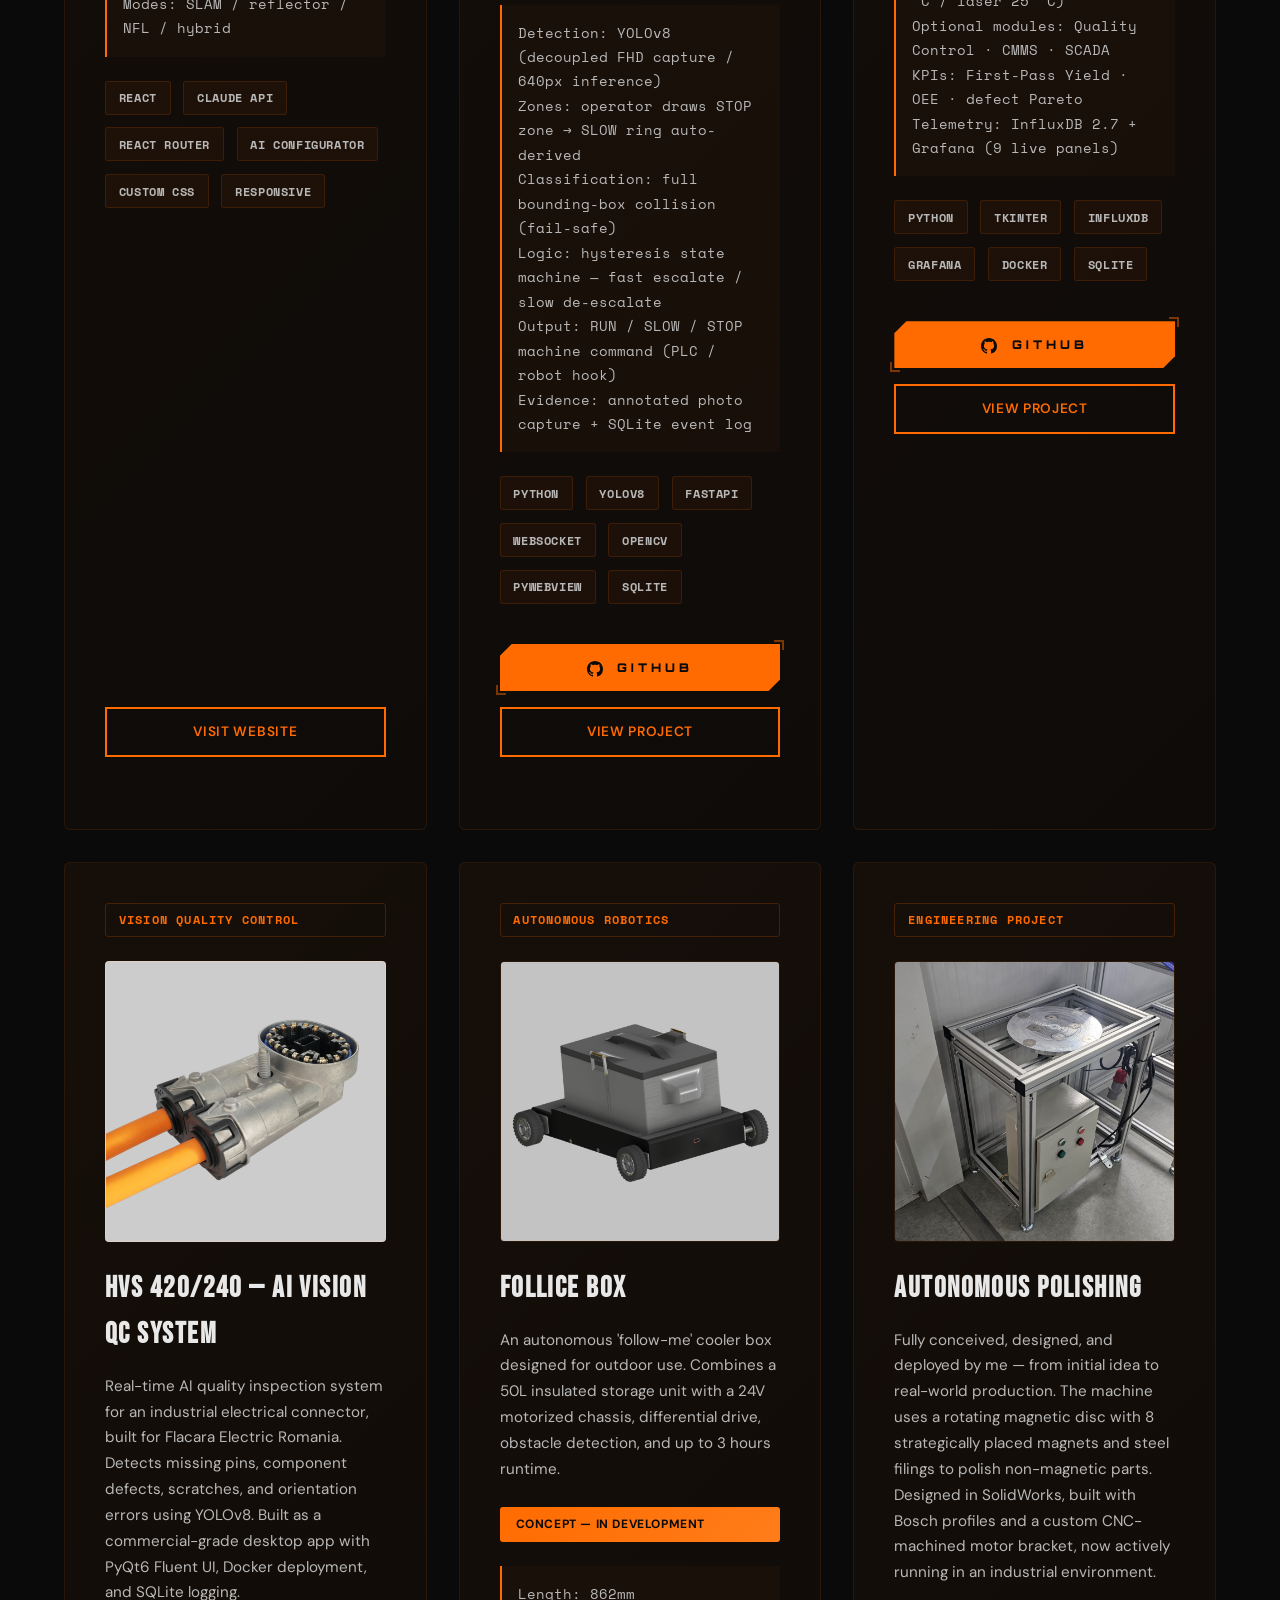
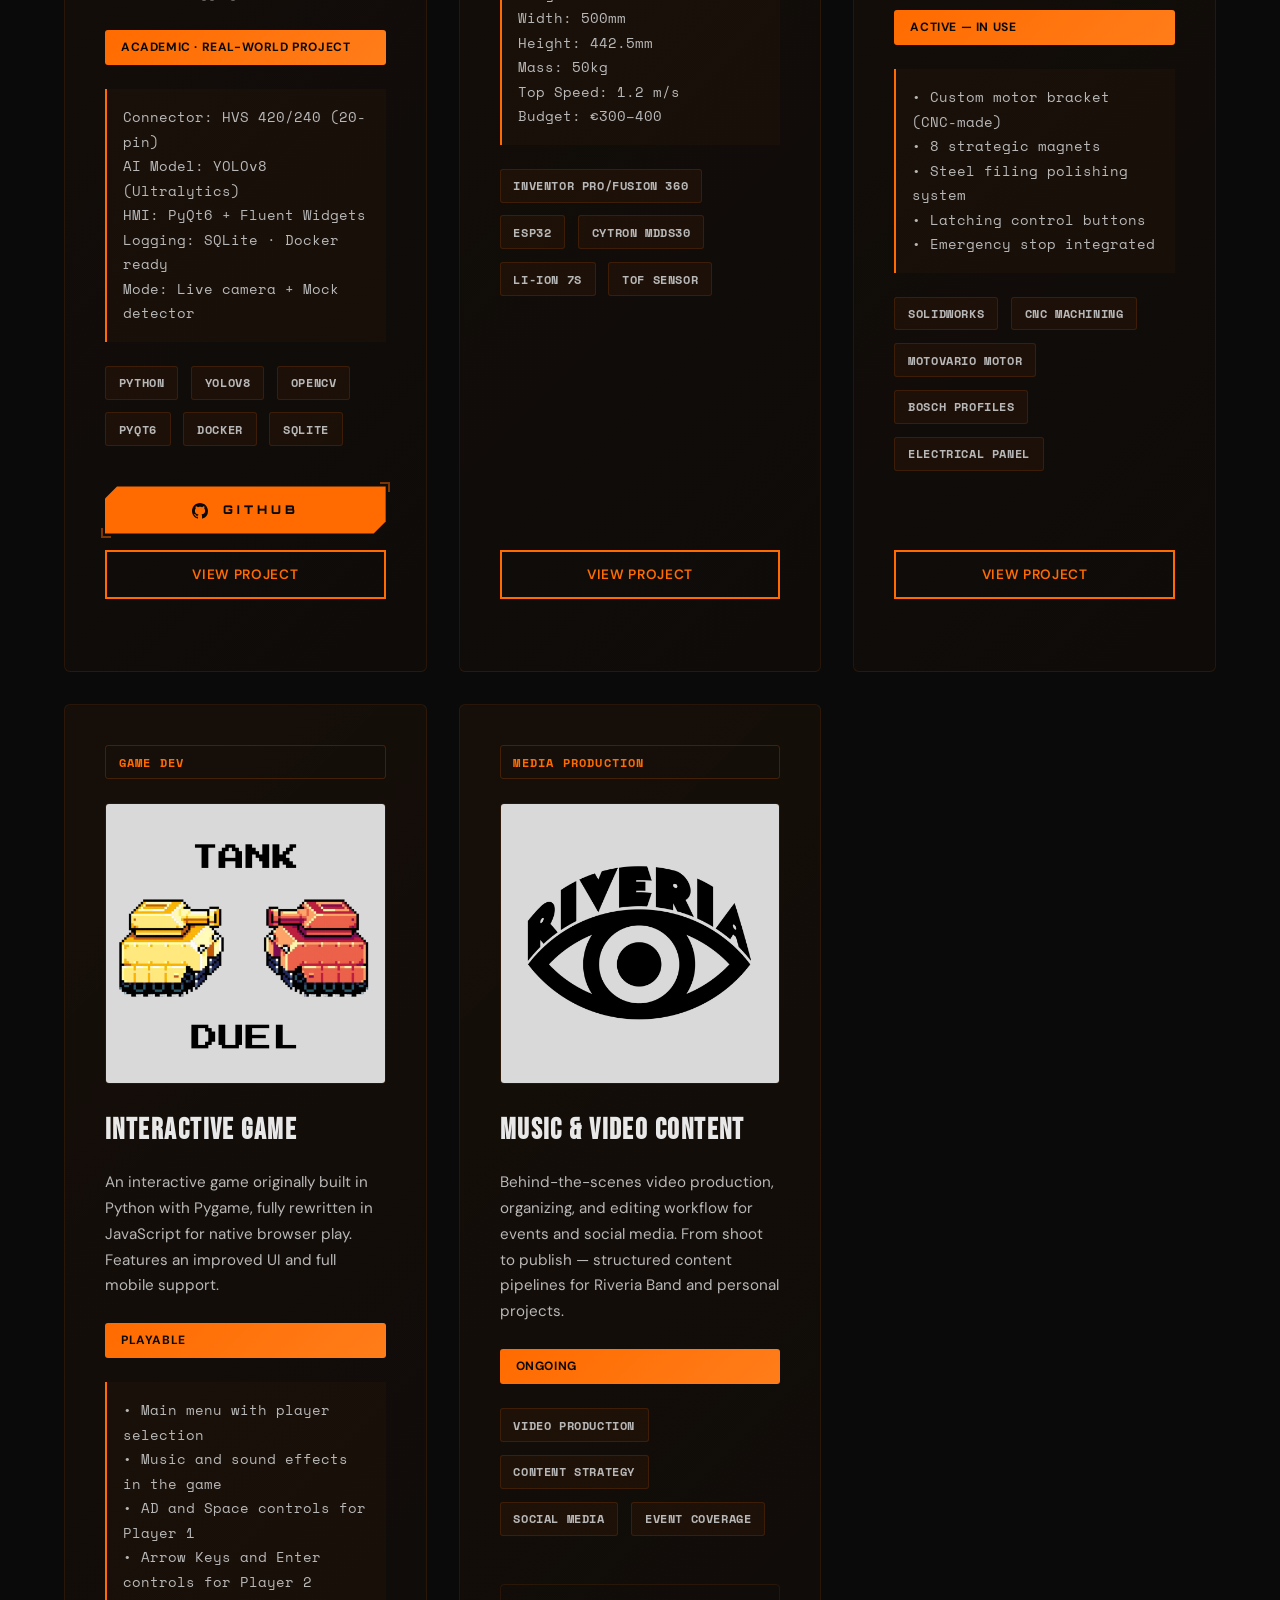
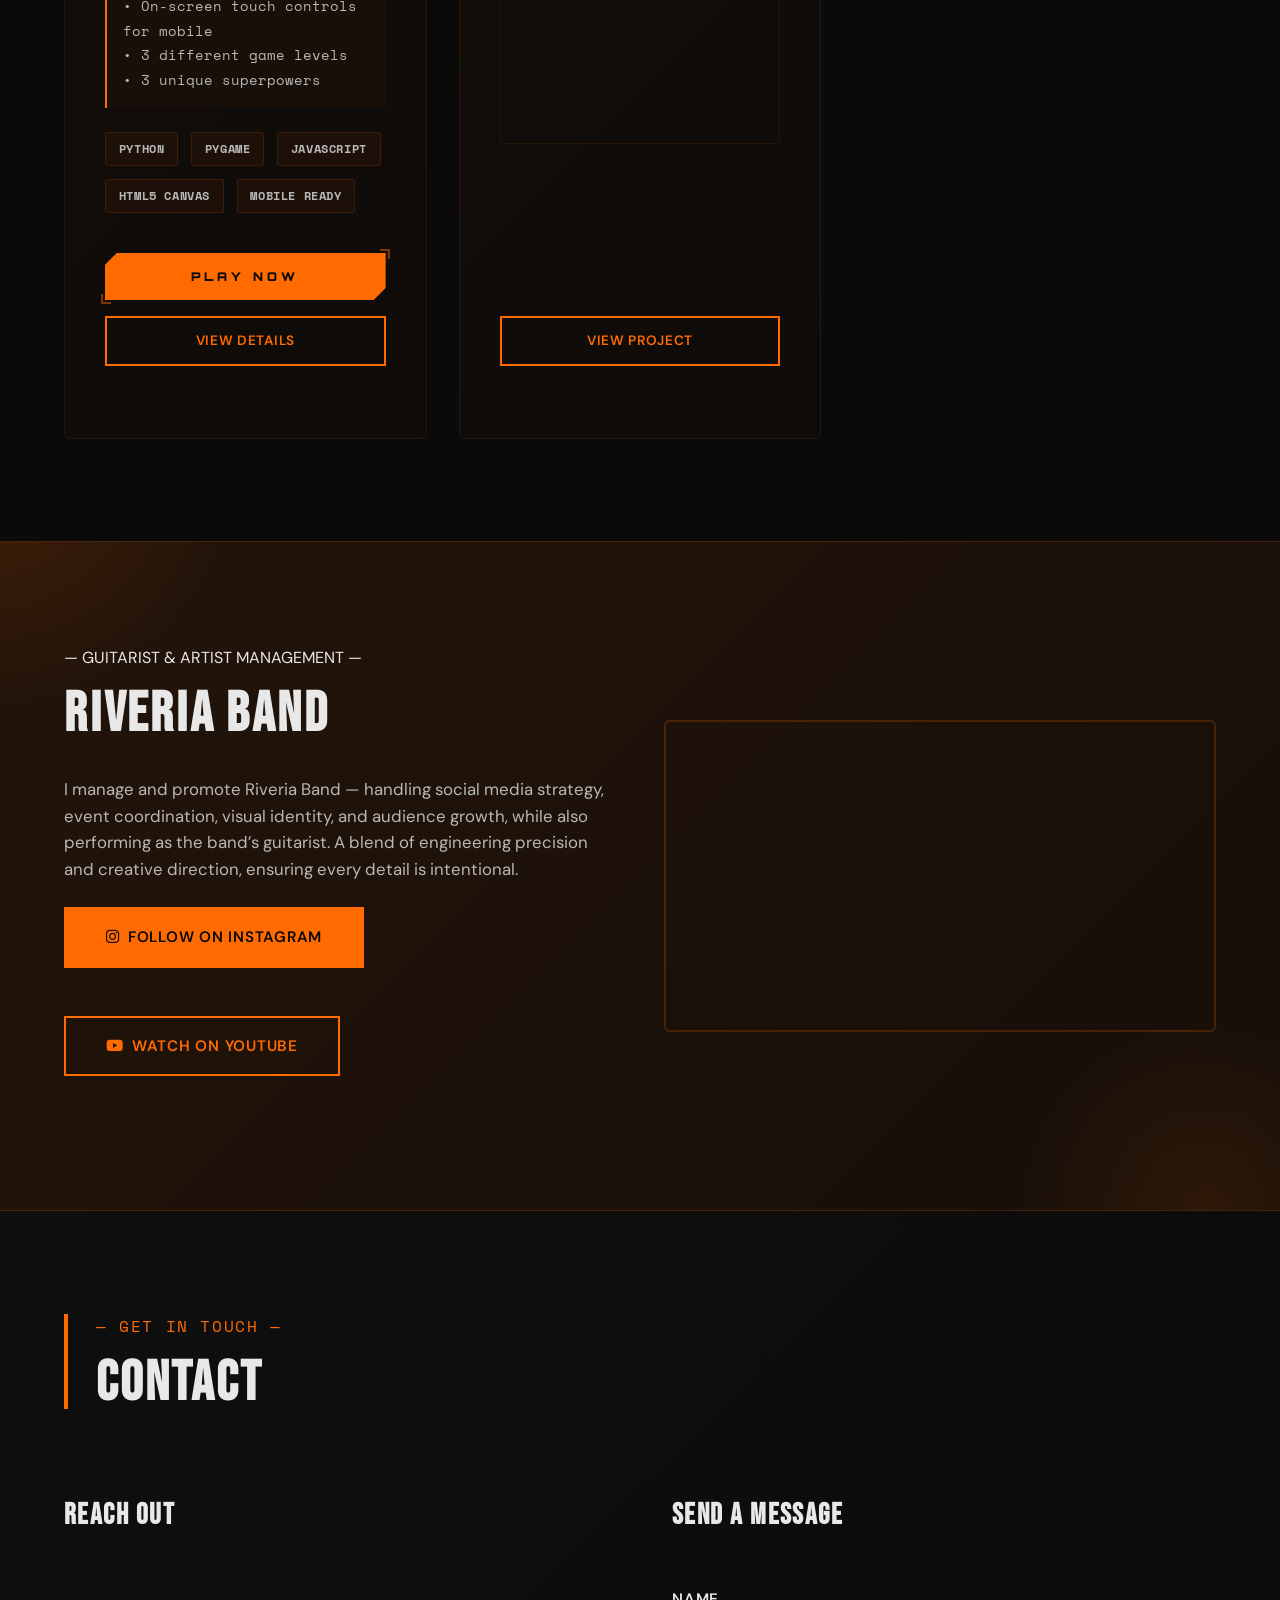
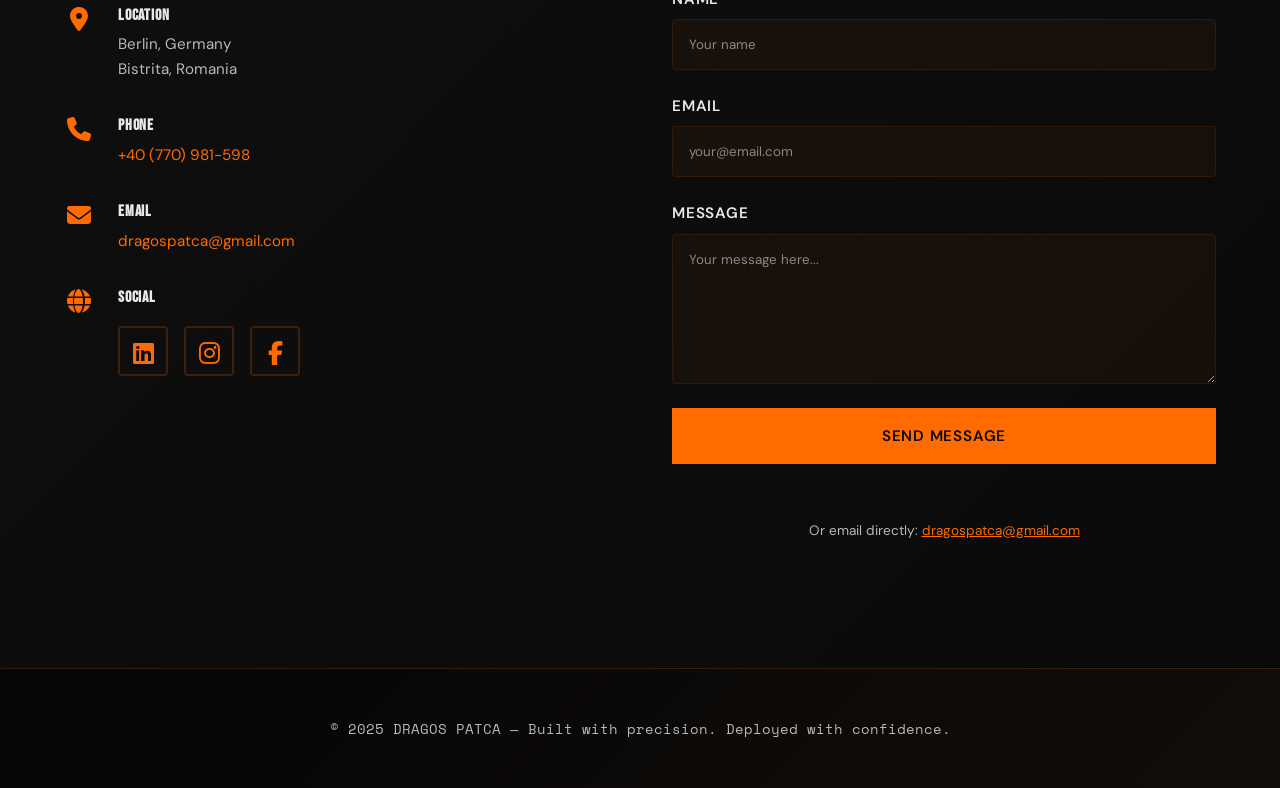
==== commit b4f45dd9: "Vision Security: square card image, detail page, GitHub link - Card now uses a square thumbnail (mat" ====
--- a/index.html
+++ b/index.html
@@ -1246,8 +1246,8 @@
             <!-- Project: VISION SECURITY — Perimeter Safety System -->
             <div class="project-card fade-in">
                 <span class="project-tag">AI Vision Safety</span>
-                <div class="project-image" style="background:#000; overflow:hidden;">
-                    <video src="videos/safety-vision-demo.mp4" poster="images/safety-vision.png" controls preload="metadata" playsinline style="width:100%; display:block;"></video>
+                <div class="project-image" style="background:#000; aspect-ratio:1; overflow:hidden;">
+                    <img src="images/safety-vision.png" alt="Vision Security — live person detection inside a danger zone" style="width:100%; height:100%; object-fit:cover; display:block;">
                 </div>
                 <h3>VISION SECURITY — PERIMETER SAFETY</h3>
                 <p class="project-description">A real-time, camera-based person-detection safety system that protects people working next to dangerous machinery. A webcam (or industrial RTSP stream) watches a danger zone: when someone enters the warning ring the machine is commanded to SLOW, and the moment they reach the critical zone it is commanded to STOP. Built around a YOLOv8 detection pipeline, a fail-safe hysteresis state machine, two-tone audio alarms, and automatic evidence capture — wrapped in an Apple-grade frosted-glass interface.</p>
@@ -1268,6 +1268,15 @@
                     <span class="tech-badge">OpenCV</span>
                     <span class="tech-badge">pywebview</span>
                     <span class="tech-badge">SQLite</span>
+                </div>
+                <div class="btn-hud-wrap">
+                    <a href="https://github.com/patcadragos/vision-perimeter-safety" target="_blank" rel="noopener noreferrer" class="btn-hud">
+                        <svg viewBox="0 0 24 24" width="16" height="16" fill="currentColor" style="display:inline; margin-right:0.4rem; vertical-align:middle;"><path d="M12 0C5.37 0 0 5.37 0 12c0 5.31 3.435 9.795 8.205 11.385.6.105.825-.255.825-.57 0-.285-.015-1.23-.015-2.235-3.015.555-3.795-.735-4.035-1.41-.135-.345-.72-1.41-1.23-1.695-.42-.225-1.02-.78-.015-.795.945-.015 1.62.87 1.845 1.23 1.08 1.815 2.805 1.305 3.495.99.105-.78.42-1.305.765-1.605-2.67-.3-5.46-1.335-5.46-5.925 0-1.305.465-2.385 1.23-3.225-.12-.3-.54-1.53.12-3.18 0 0 1.005-.315 3.3 1.23.96-.27 1.98-.405 3-.405s2.04.135 3 .405c2.295-1.56 3.3-1.23 3.3-1.23.66 1.65.24 2.88.12 3.18.765.84 1.23 1.905 1.23 3.225 0 4.605-2.805 5.625-5.475 5.925.435.375.81 1.095.81 2.22 0 1.605-.015 2.895-.015 3.3 0 .315.225.69.825.57A12.02 12.02 0 0 0 24 12c0-6.63-5.37-12-12-12z"/></svg>
+                        GitHub
+                    </a>
+                </div>
+                <div class="project-buttons">
+                    <a href="safety-vision.html" class="btn">View Project</a>
                 </div>
             </div>
 
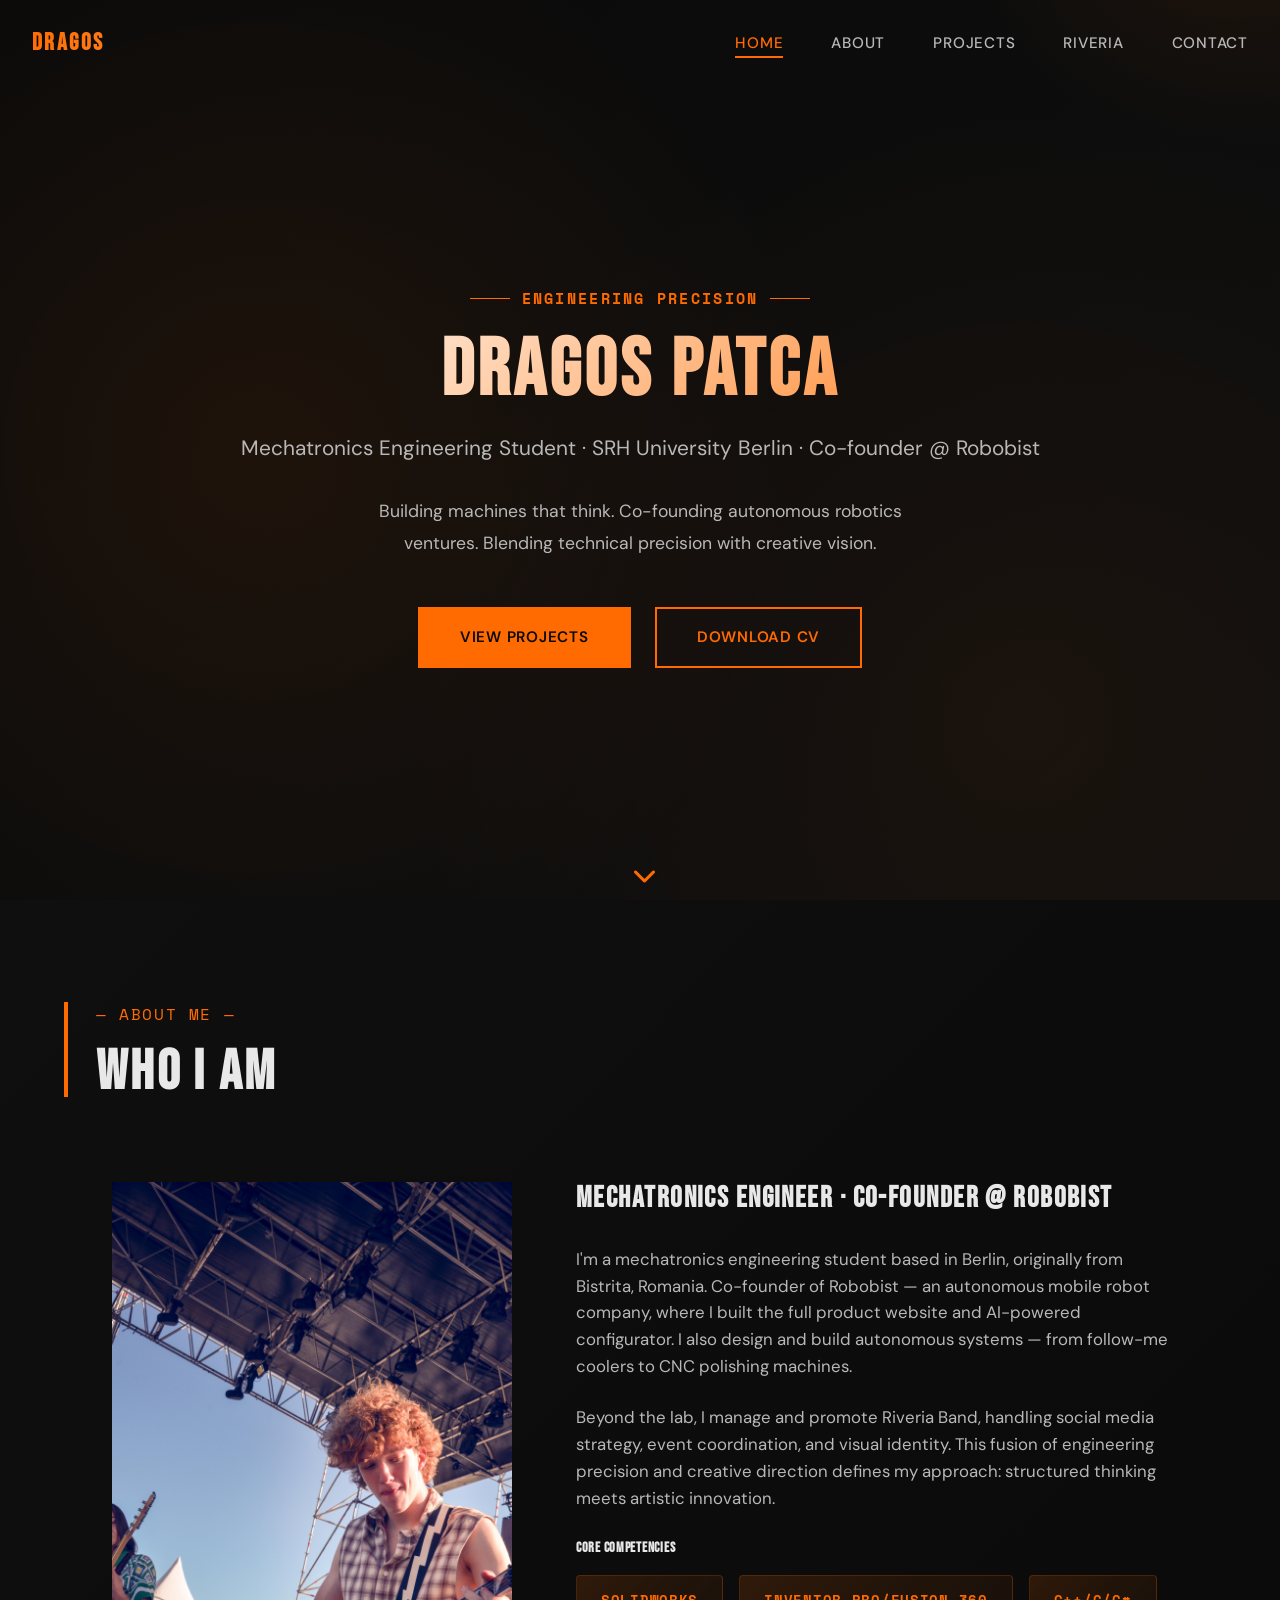
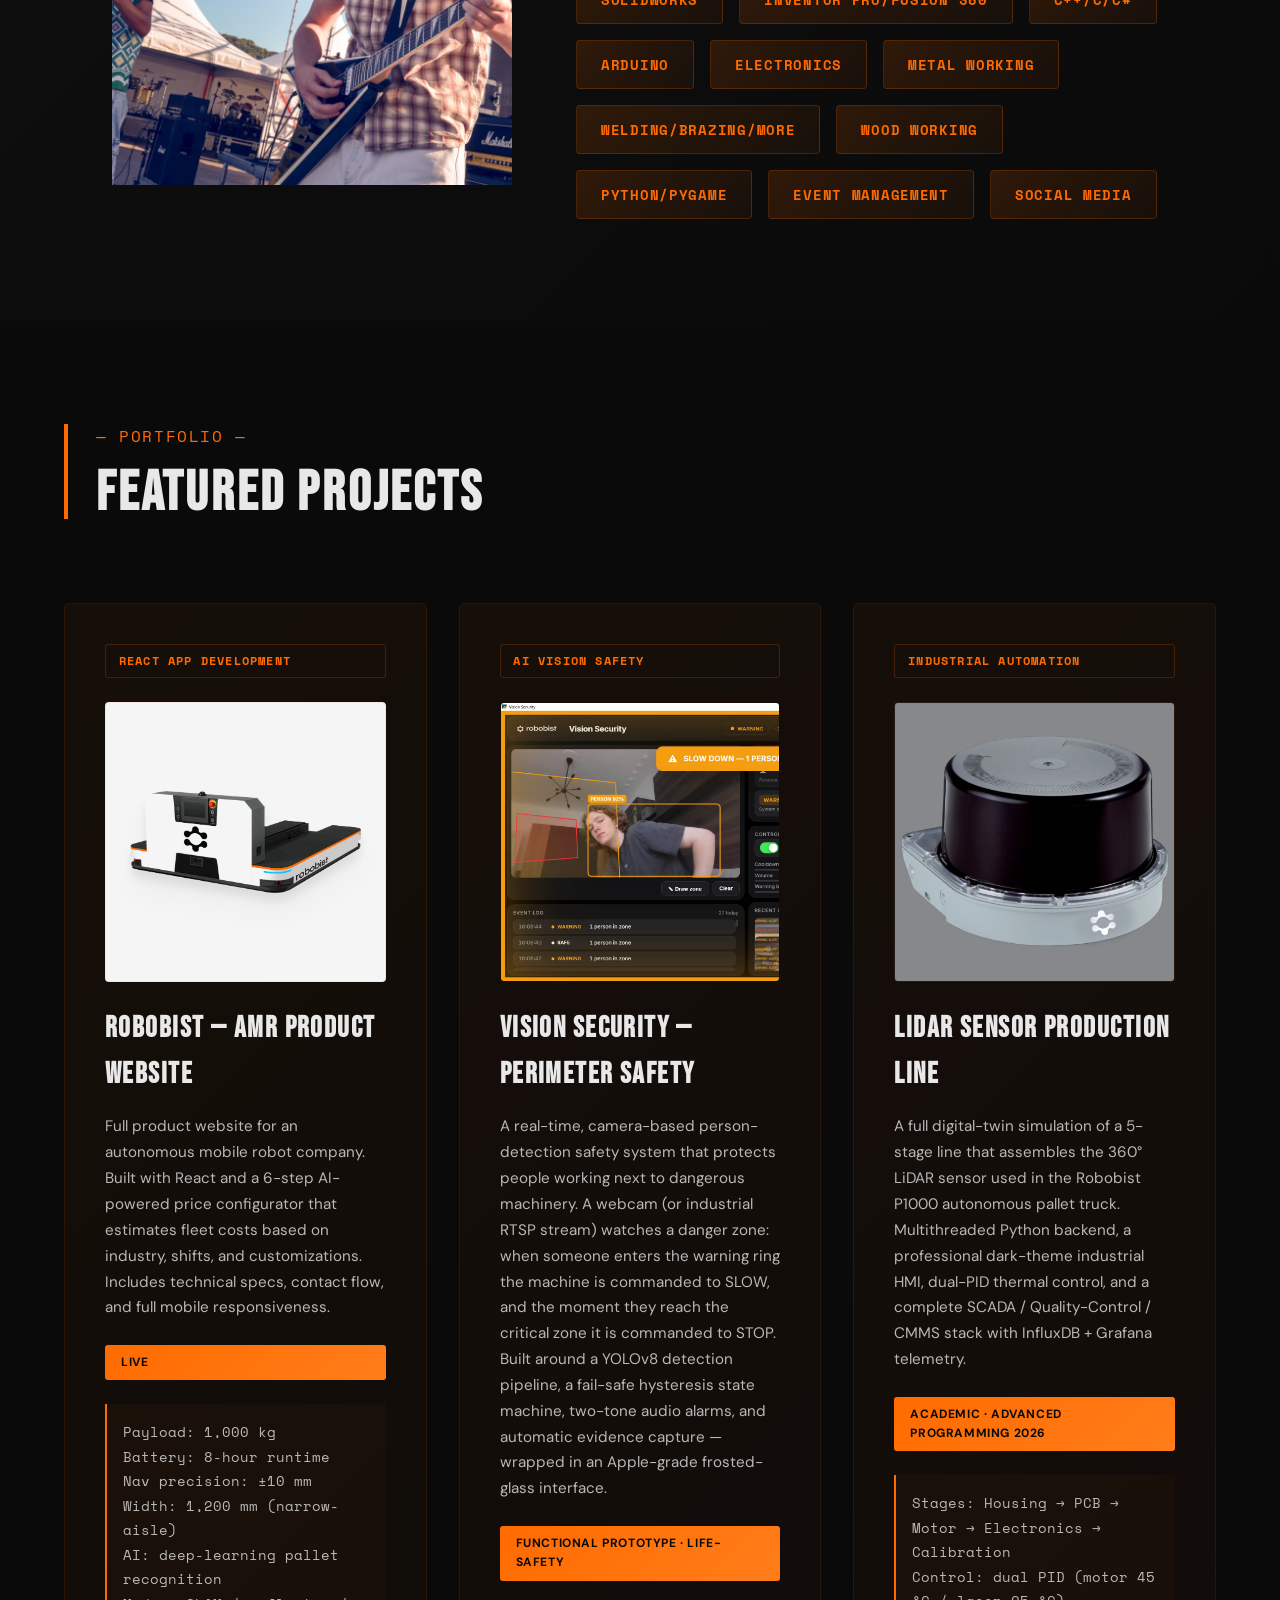
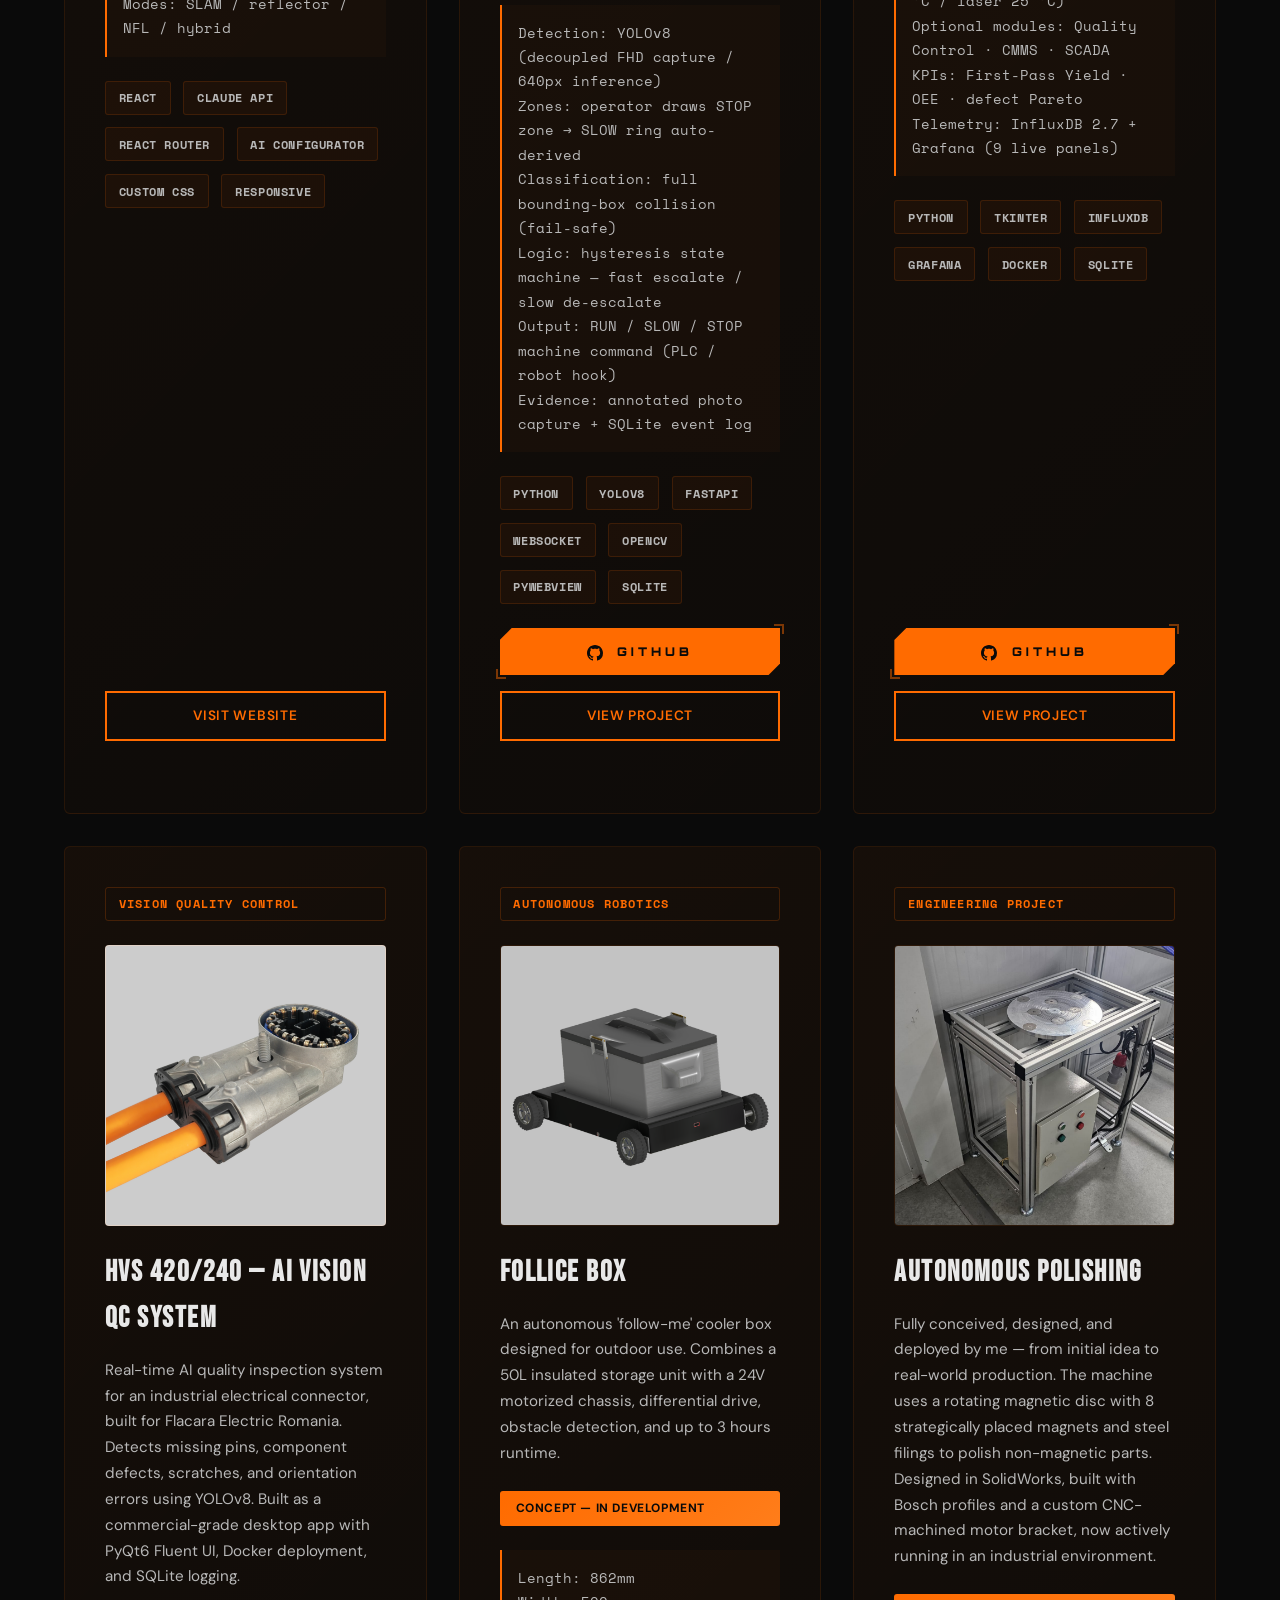
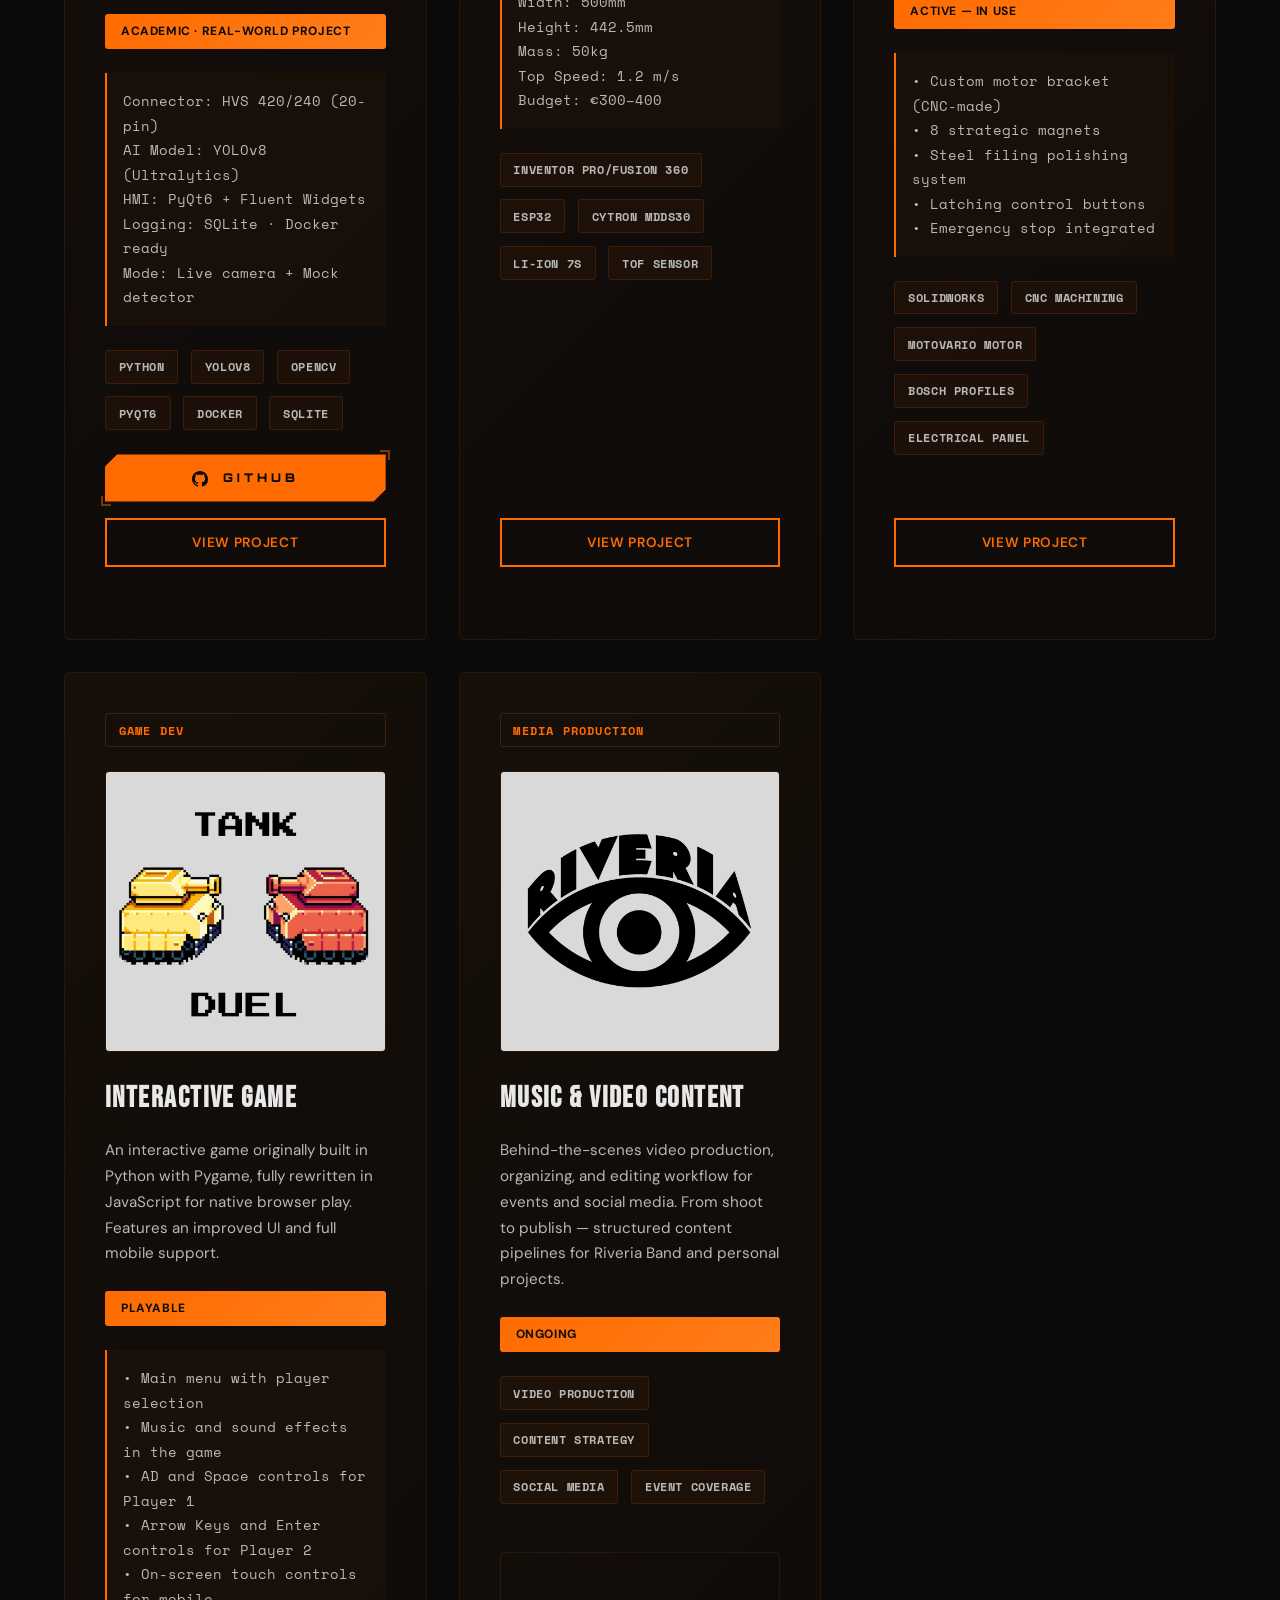
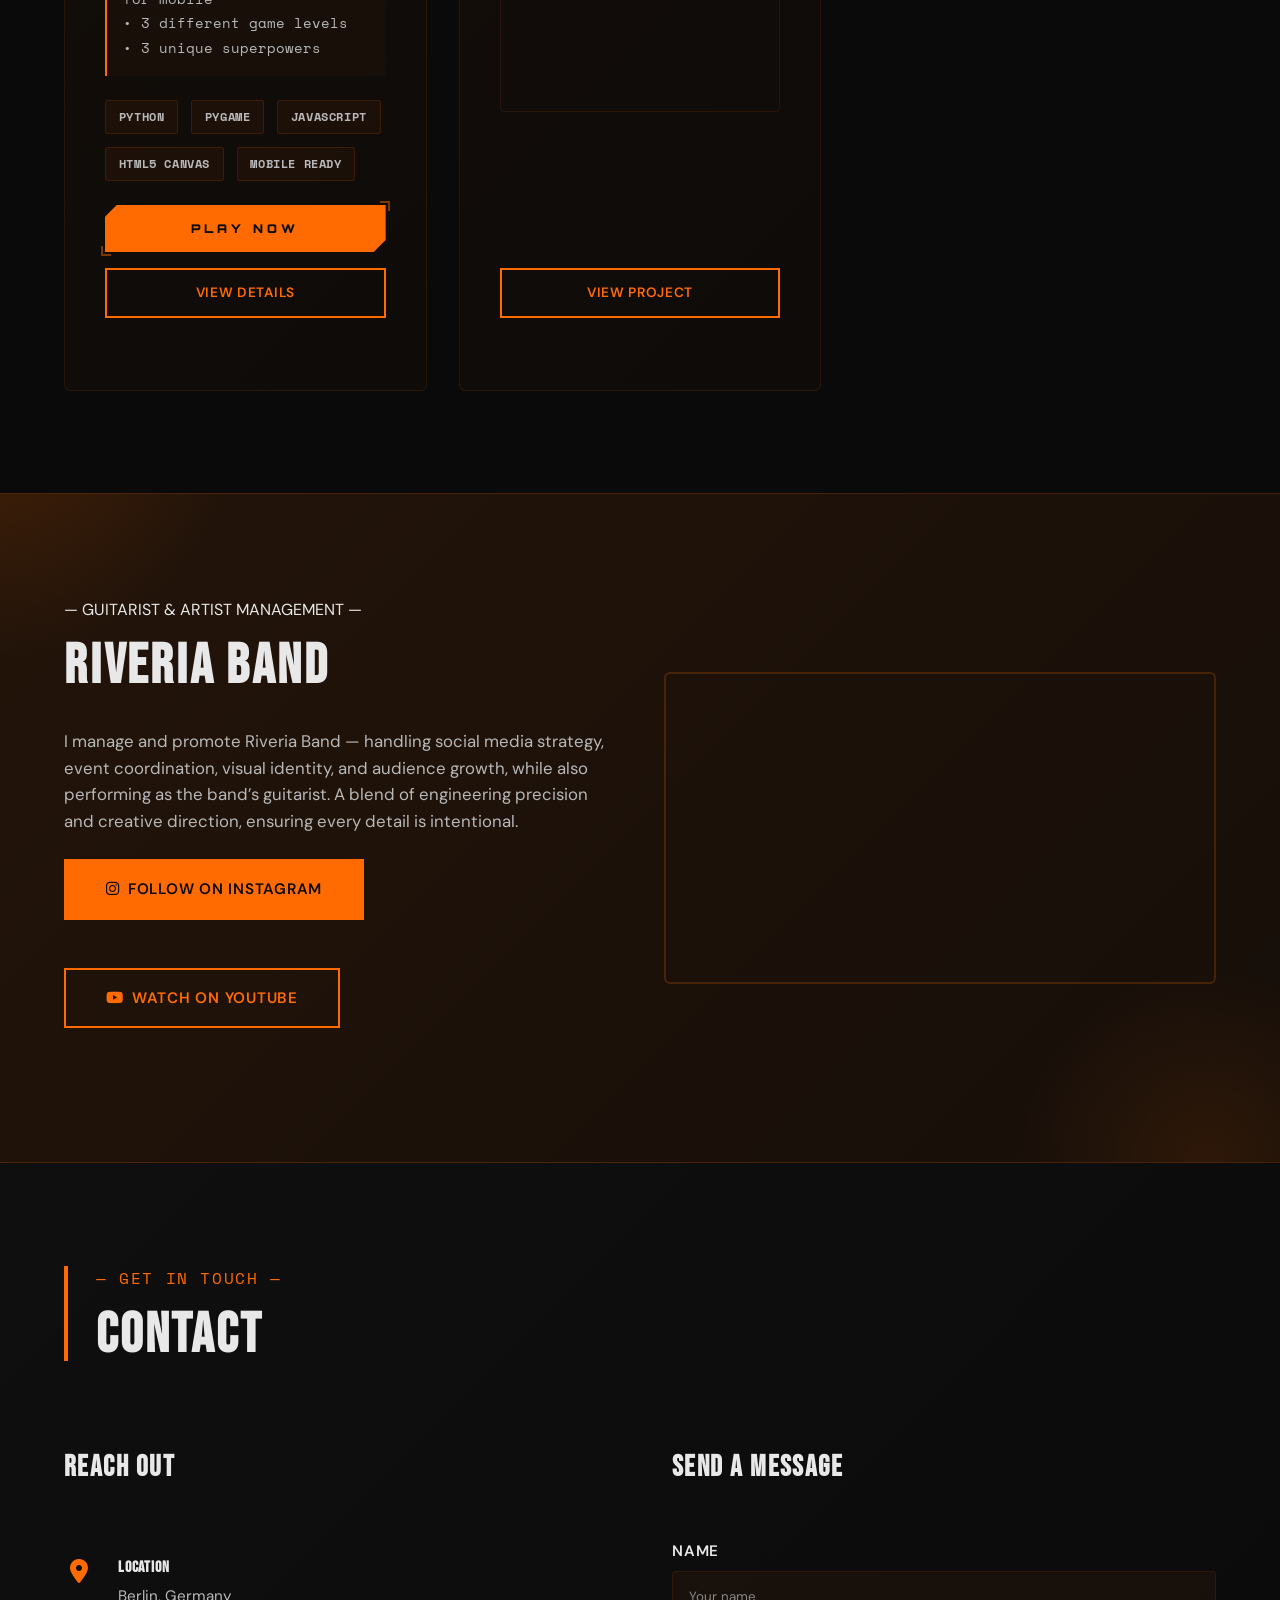
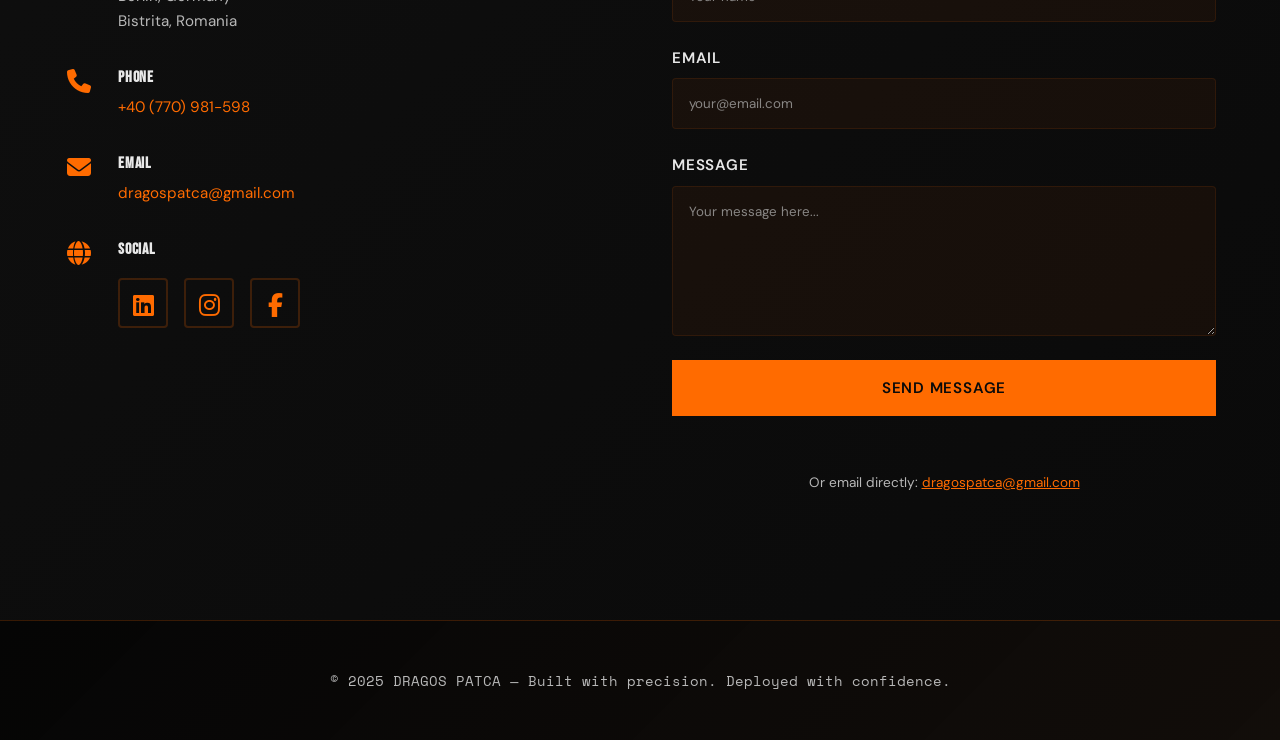
==== commit 2f2225ee: "Pin project-card action buttons to the bottom on all cards Cards with a GitHub / PLAY NOW HUD button" ====
--- a/index.html
+++ b/index.html
@@ -678,6 +678,13 @@
             gap: 1rem;
             margin-top: auto;
             padding-top: 1.5rem;
+        }
+
+        /* Pin the action block (GitHub / PLAY NOW button) to the bottom of the
+           card so every card's buttons align along the same baseline, even when
+           the grid stretches cards to equal height in a row. */
+        .project-card .btn-hud-wrap {
+            margin-top: auto;
         }
 
         .btn-hud-wrap + .project-buttons {
